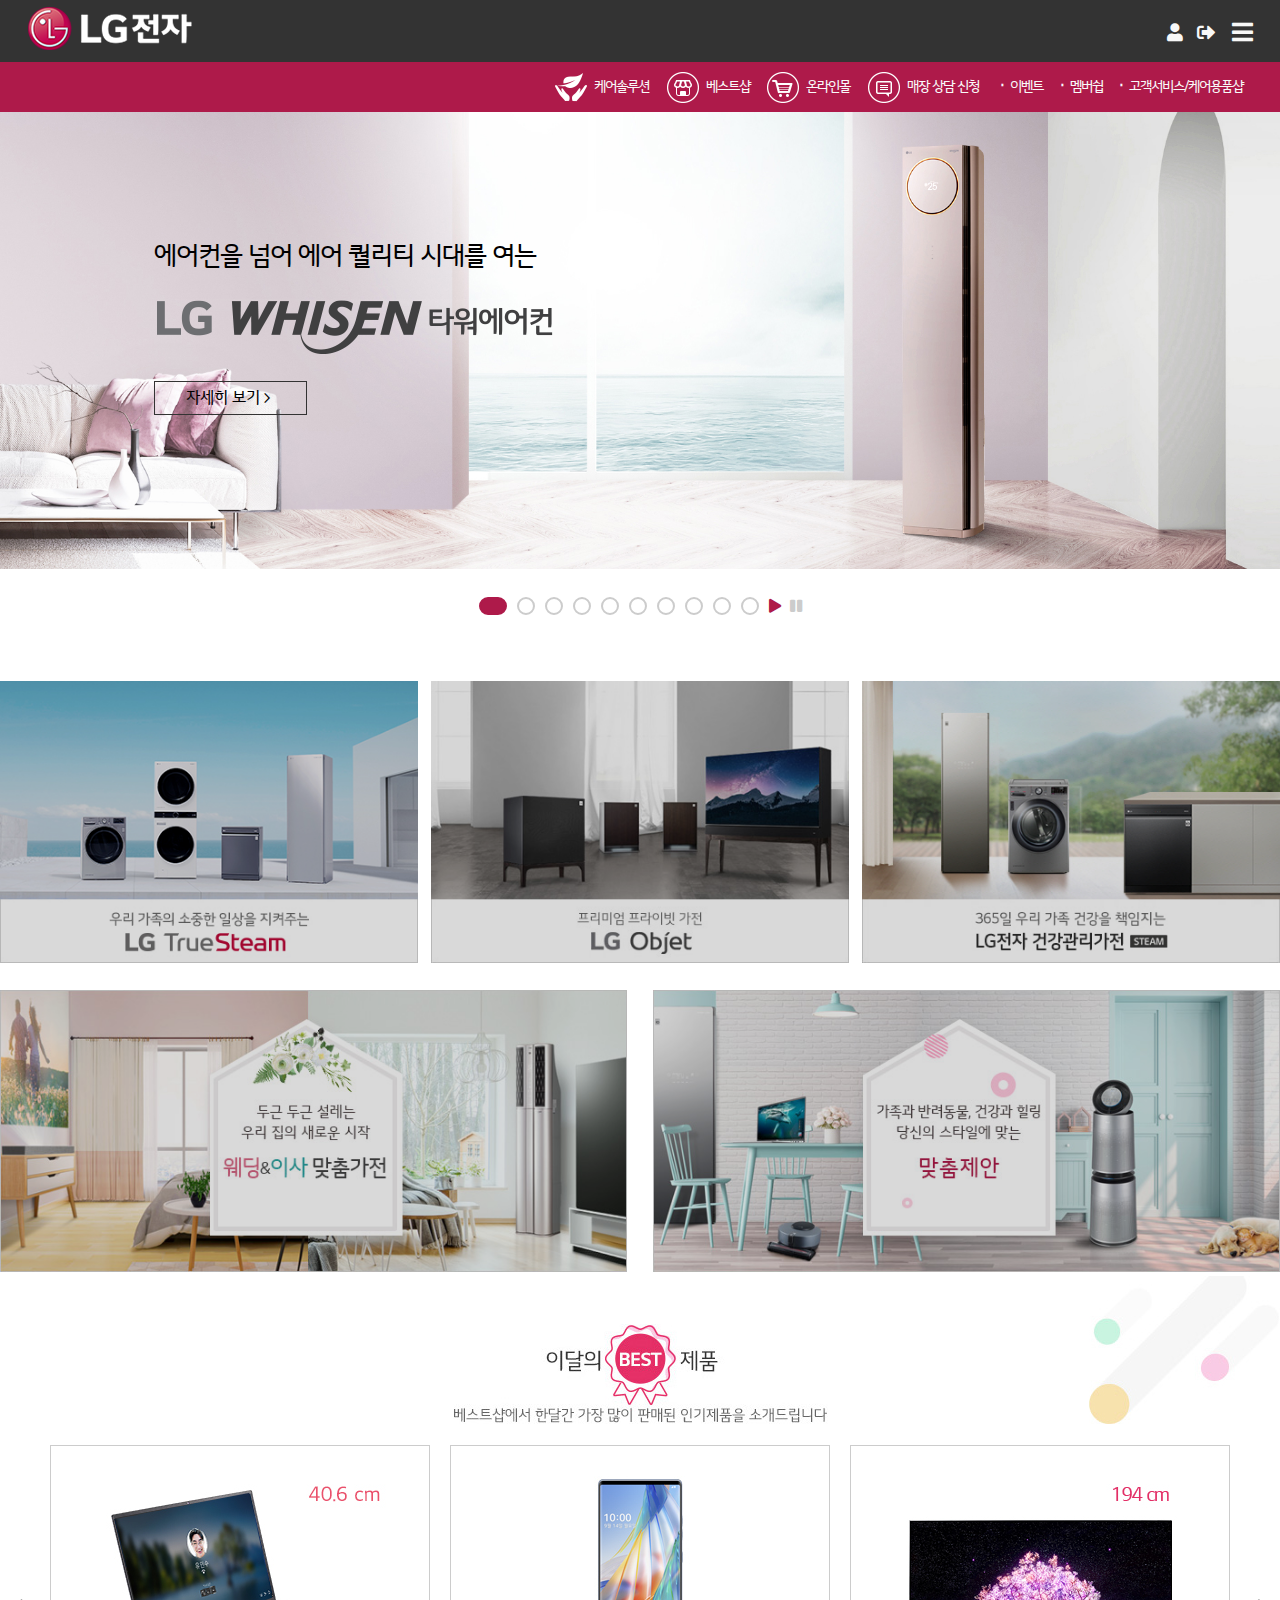
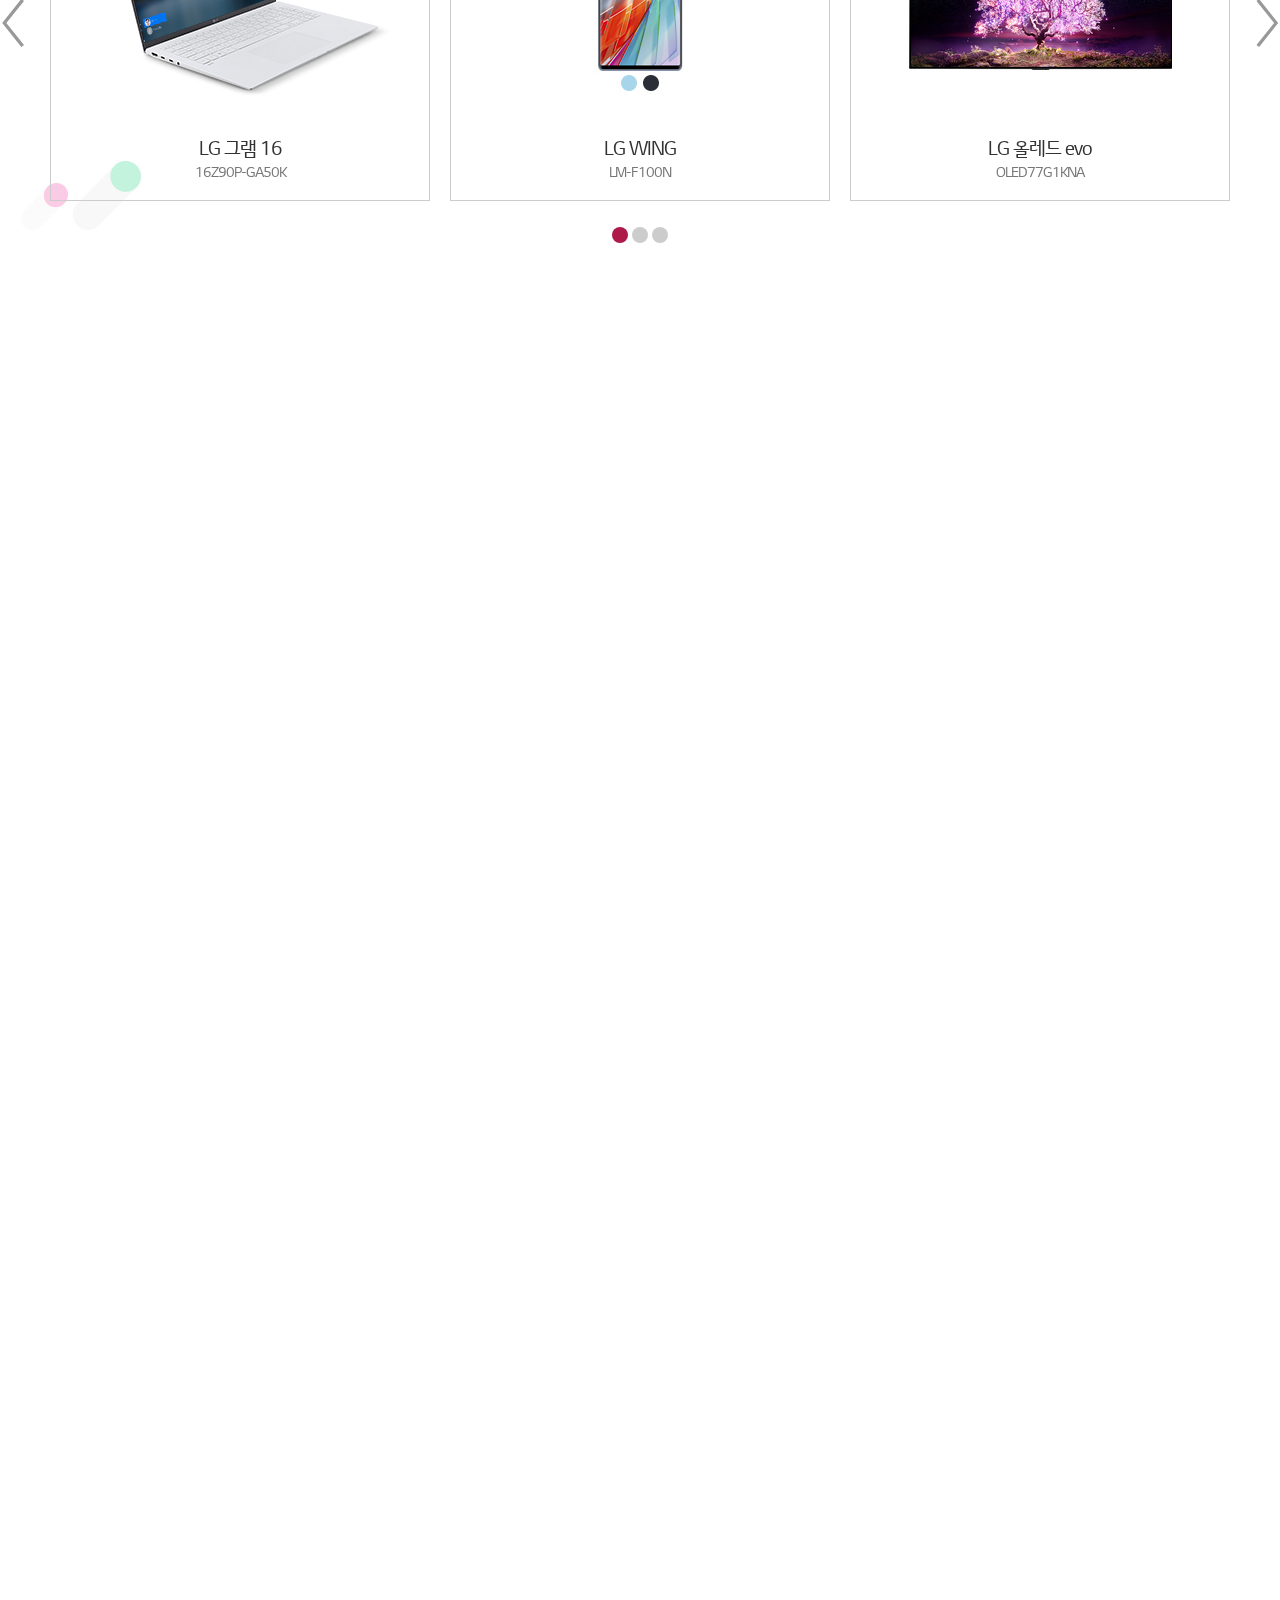
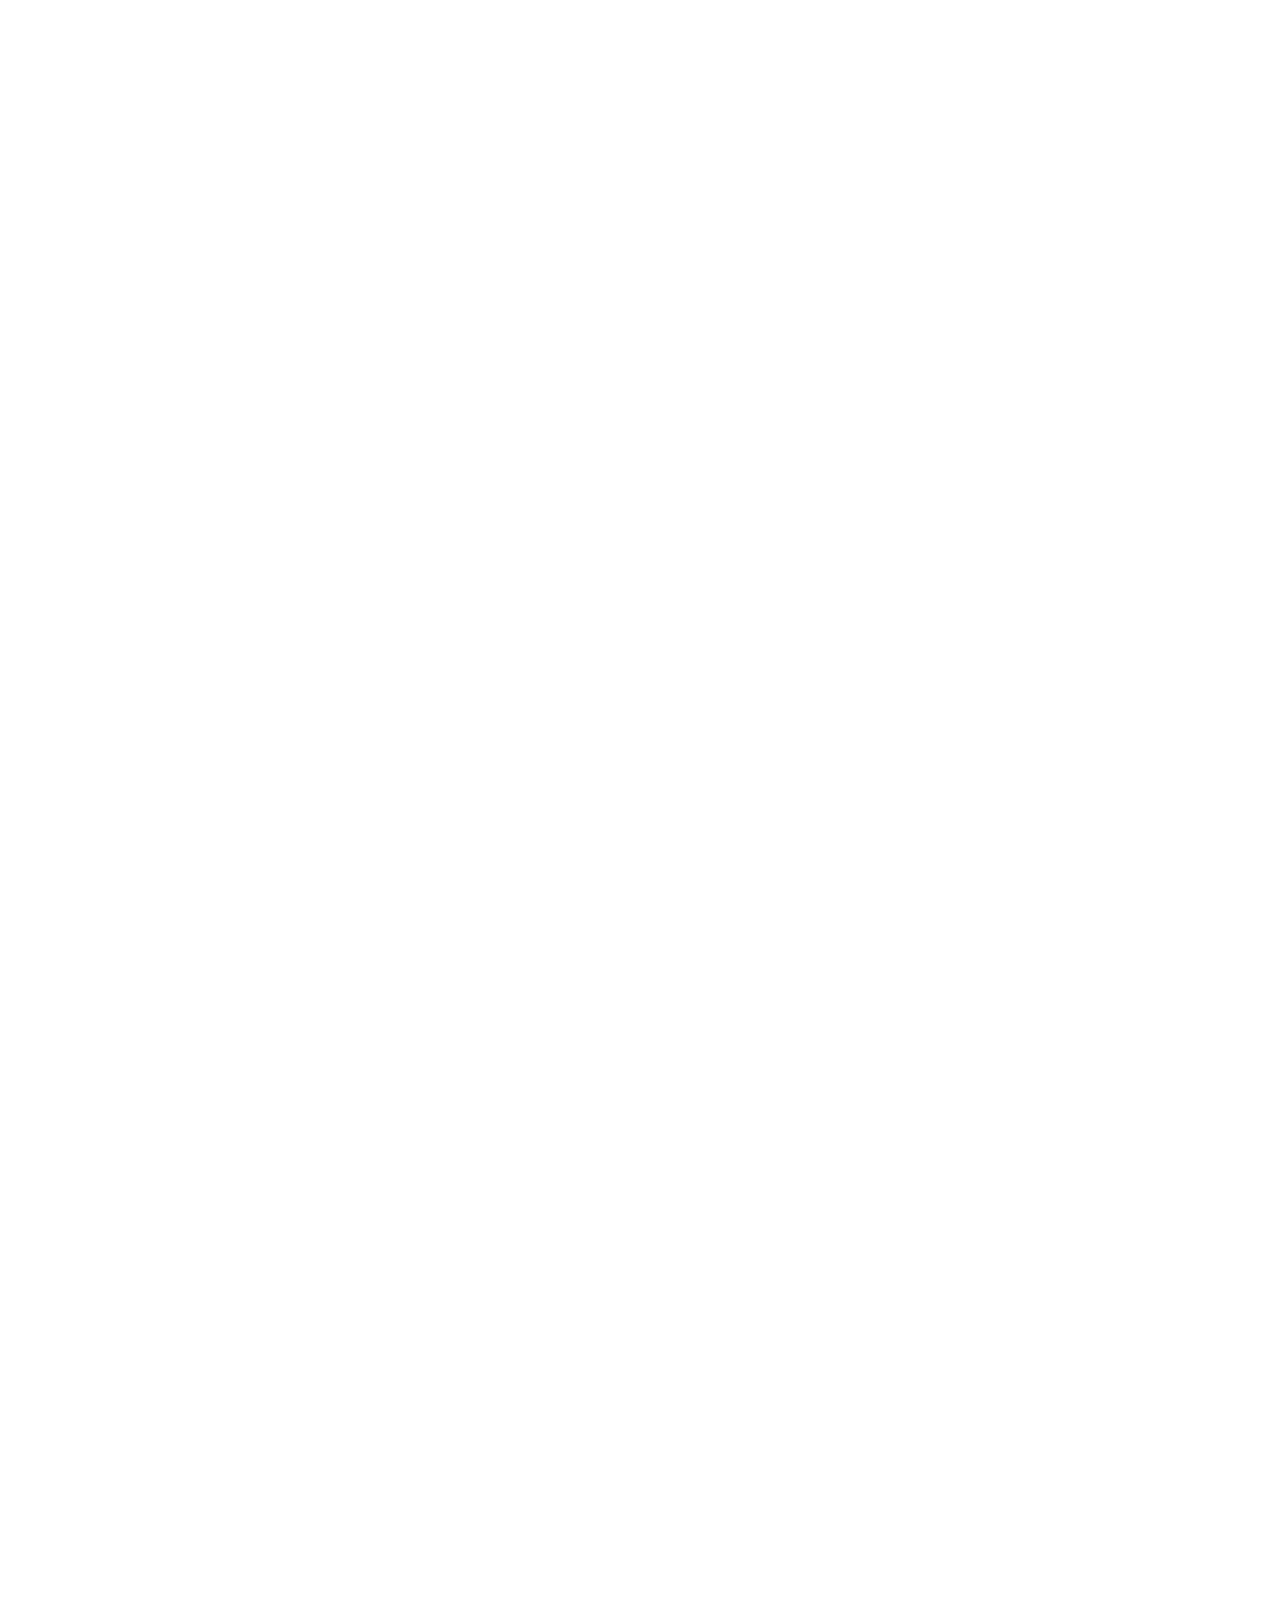
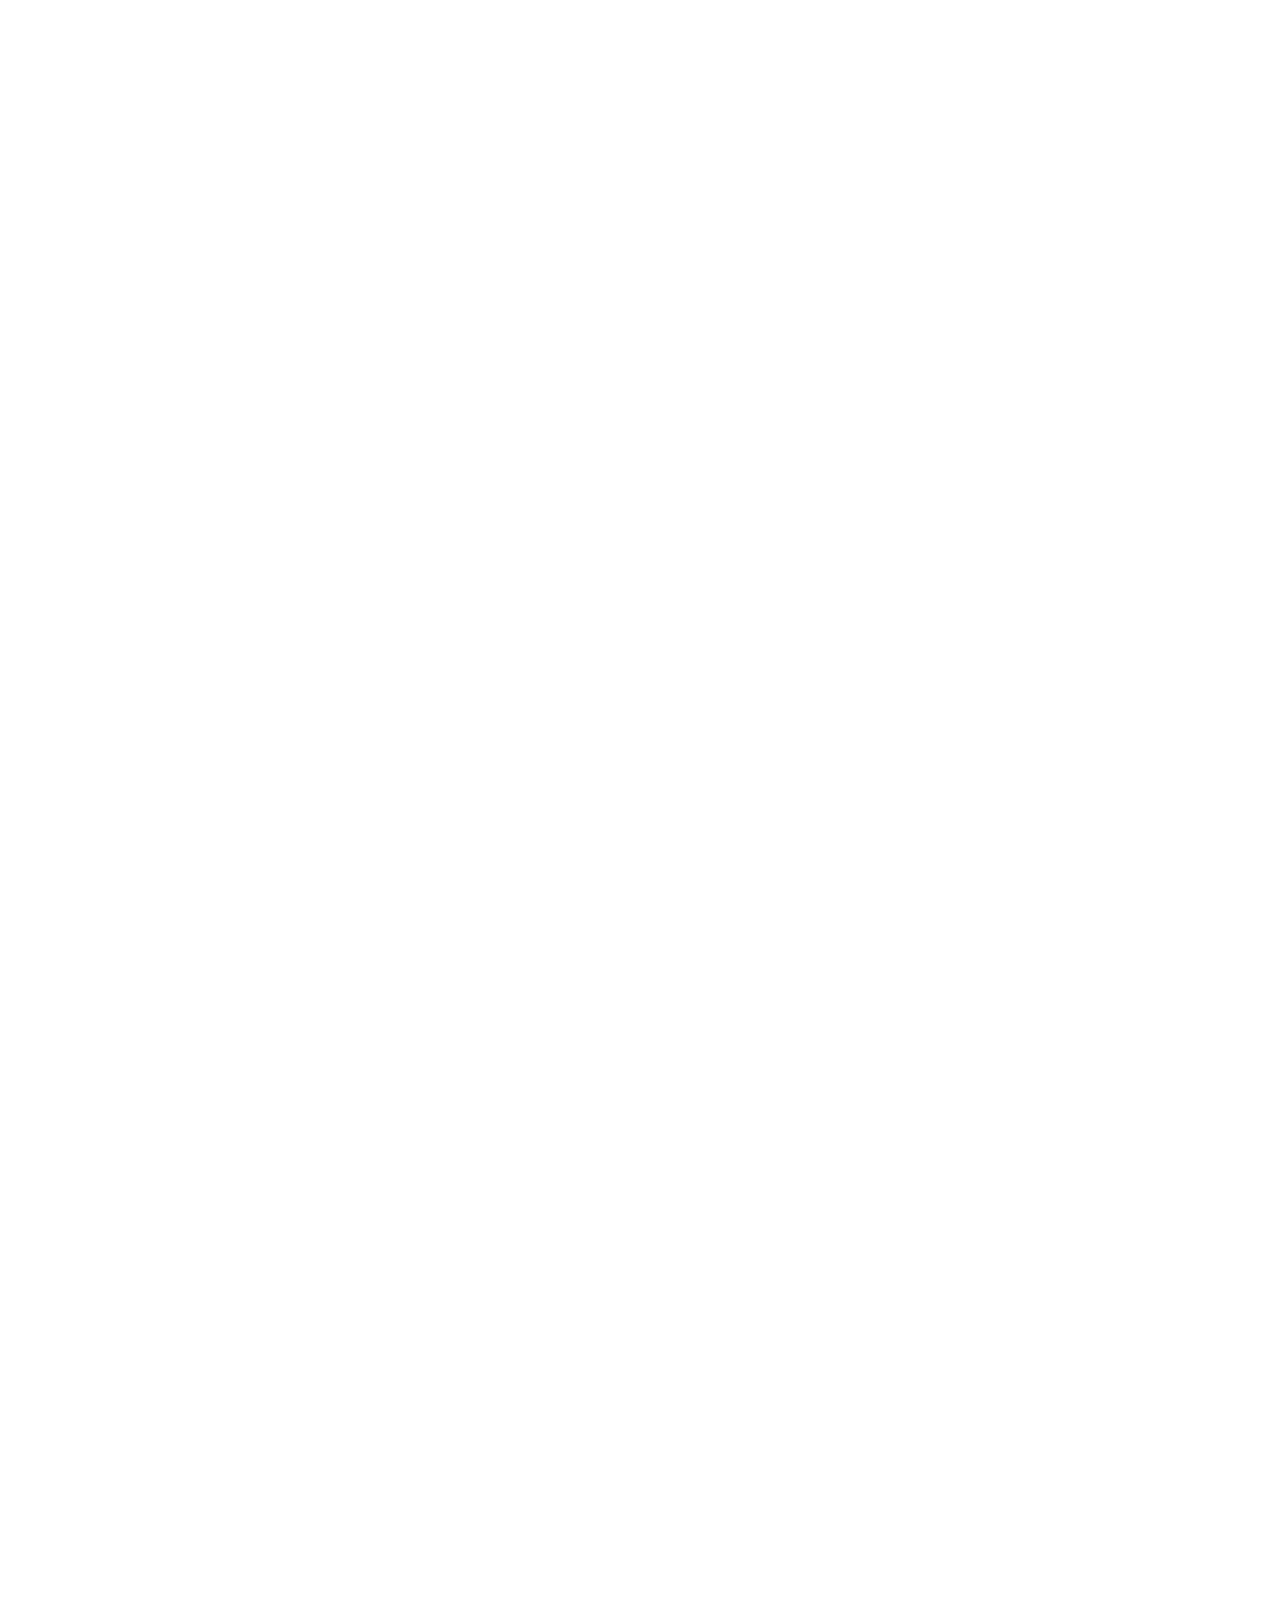
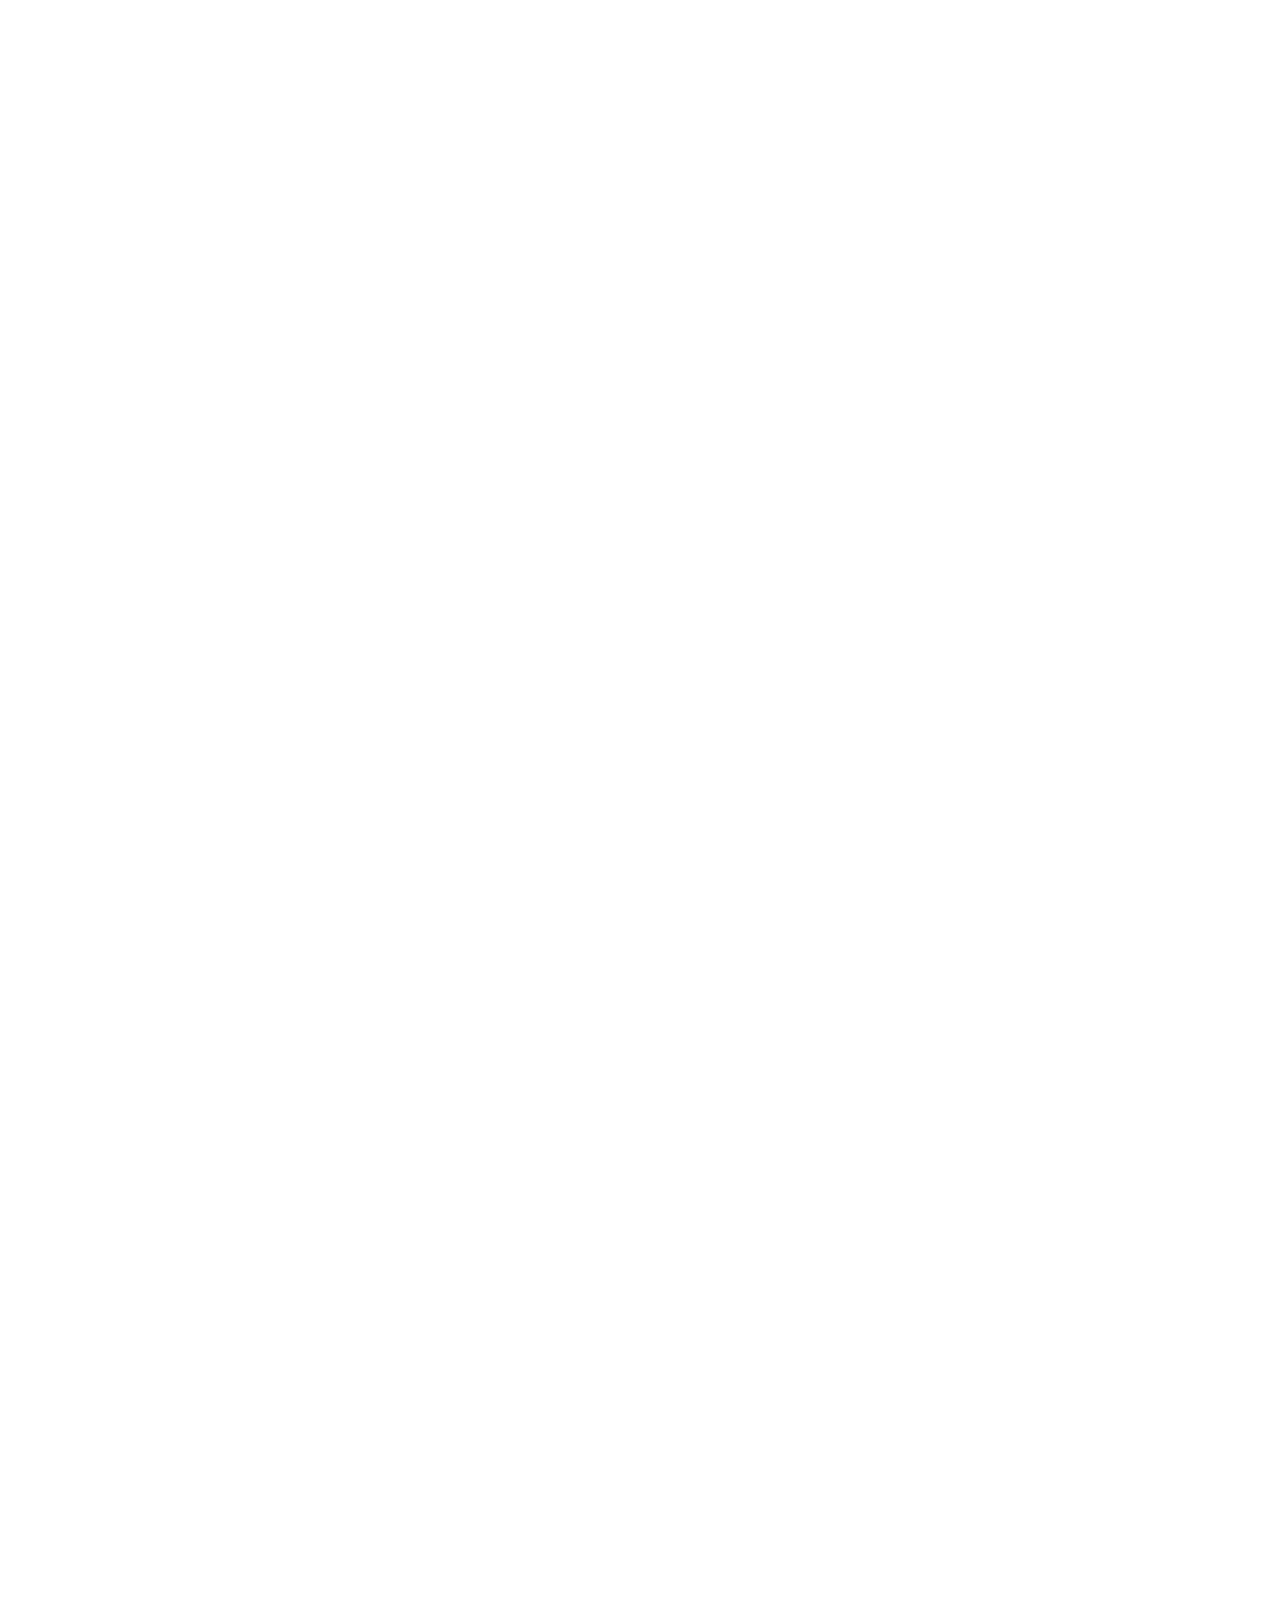
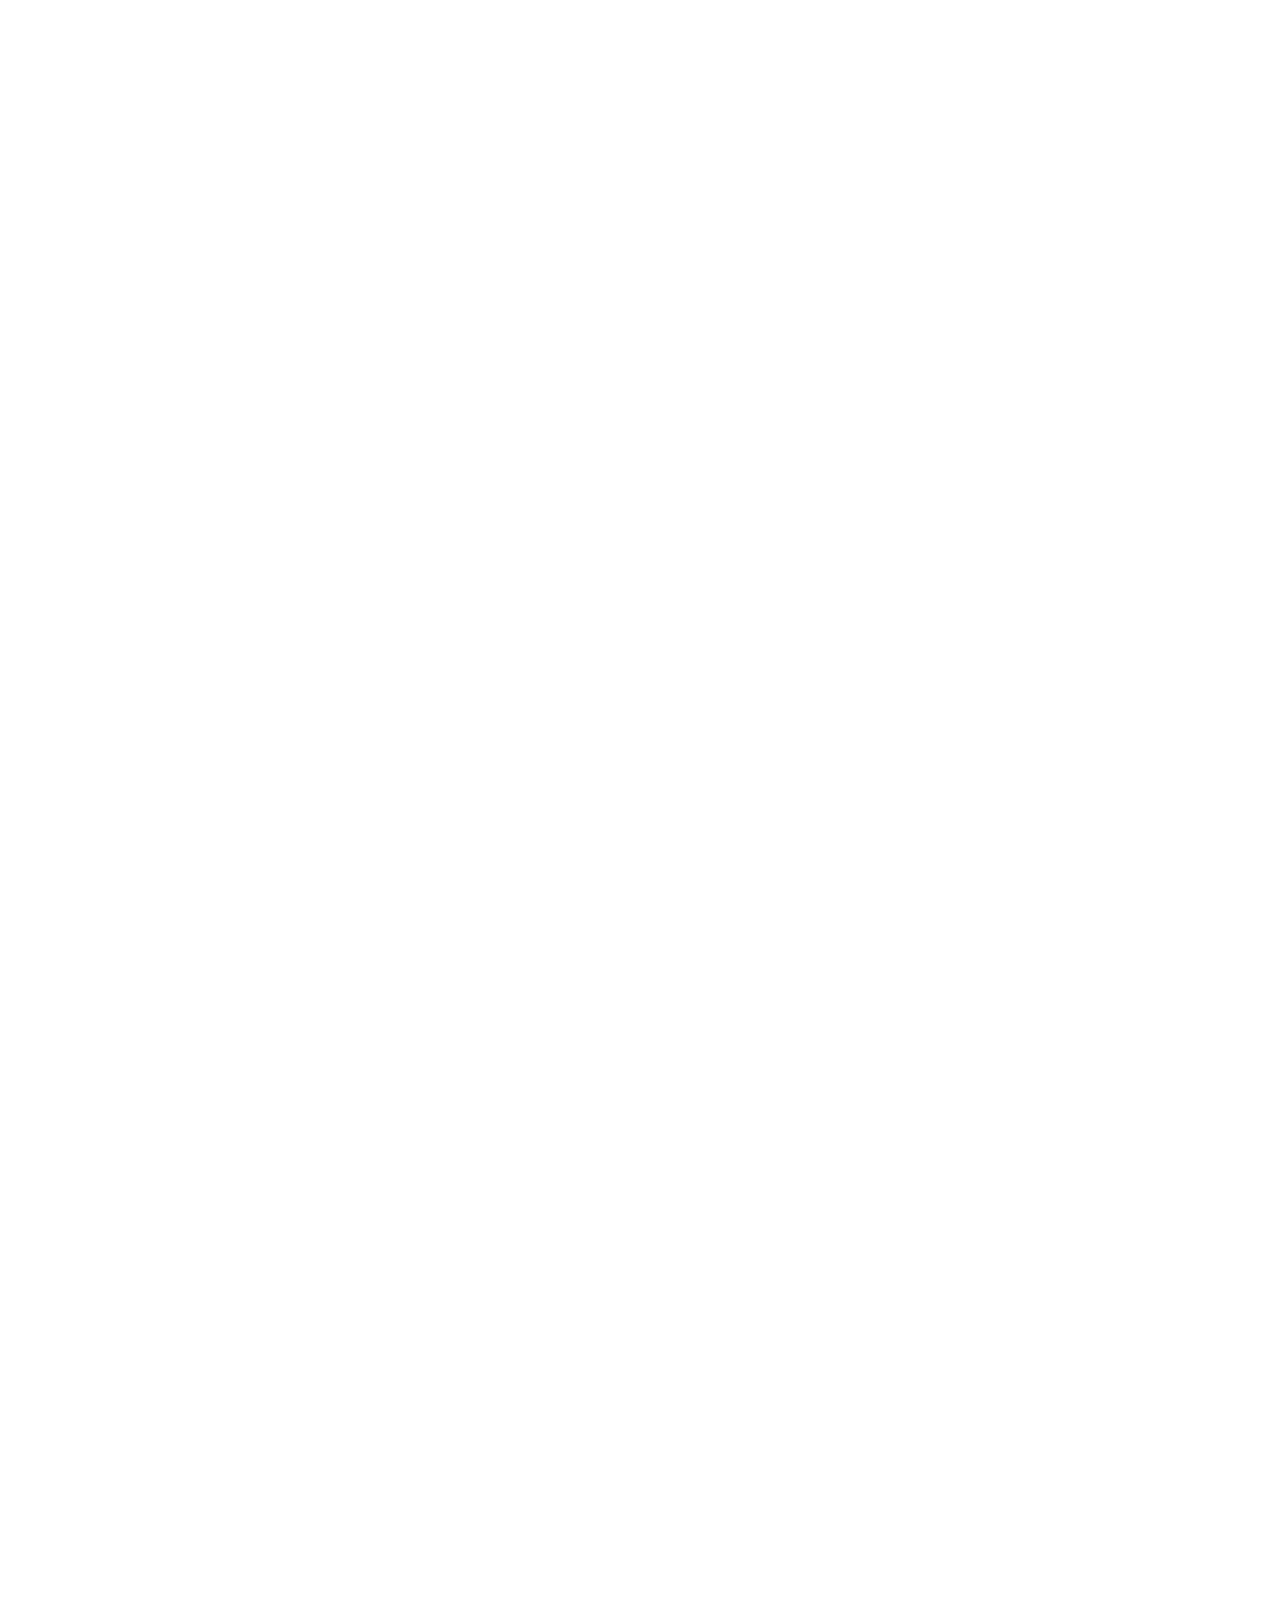
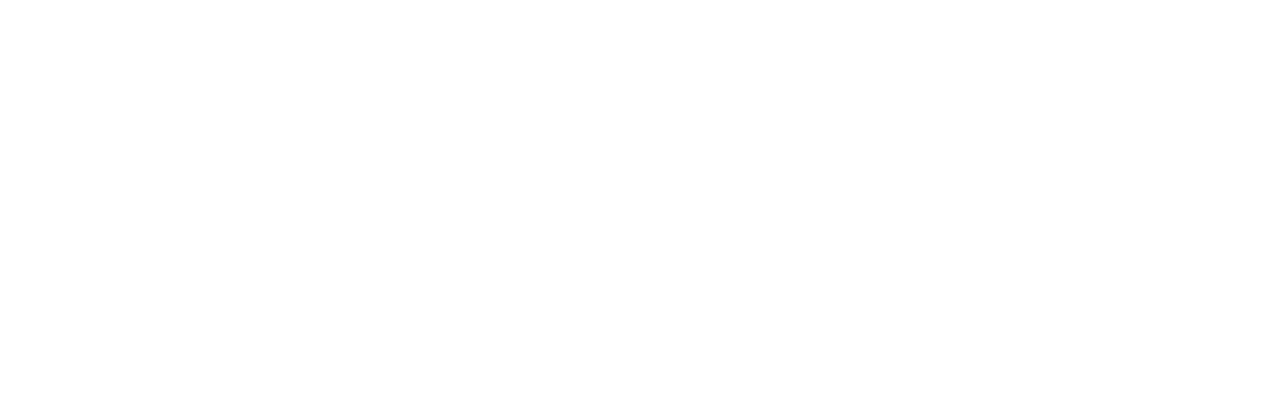
==== html/index.html @ f595b2bc "꿍짝꿍짝 구조잡는중" ====
<!DOCTYPE html>
<html lang="ko">
<head>
  <meta charset="UTF-8">
  <meta http-equiv="X-UA-Compatible" content="IE=edge">
  <meta name="viewport" content="width=device-width, initial-scale=1.0">
  <link rel="shortcut icon" href="/lg_favicon.ico">
  <title>LG전자수업중</title>
  <link rel="stylesheet" href="../css/all.min.css">
  <link rel="stylesheet" href="../css/swiper-bundle.min.css" />
  <link rel="stylesheet" href="../css/base.css">
  <link rel="stylesheet" href="../css/index.css">
  <script src="../js/jquery-3.6.0.min.js"></script>
  <script src="../js/swiper-bundle.min.js"></script>
</head>
<body>
  <!-- .header-wrapper -->
  <header class="header-wrapper">
    <div class="top-wrapper">
      <div class="wrapper clearfix">
        <ul class="top-wrap">
          <li><a href="#"><i class="fa fa-user"></i> 회원가입</a></li>
          <li>|</li>
          <li><a href="#"><i class="fa fa-sign-in-alt"></i> 로그인</a></li>
        </ul>
      </div>
    </div>

    <nav class="navi-wrapper">
      <div class="wrapper clearfix">
        <h1 class="logo"><a href="https://www.lge.co.kr/lgekor/main.do" title="LG전자"></a></h1>
        <!-- ul.navi-wrap>li.navi*12>a[href="#"] -->
        <ul class="navi-wrap">
          <li class="navi"><a href="#">LG ThinQ</a></li>
          <li class="navi">
            <a href="#">LG SIGNATURE</a>
            <div class="sub-wrapper">
              <div class="wrapper2 clearfix">
                <div class="sub-title disp-table">
                  <div class="disp-cell">
                    <div>
                      <img src="../img/navi01.png" alt="brand">
                    </div>
                    <h2>
                      <a href="#">초 프리미엄 가전<br><span>LG SIGNATURE</span></a>
                    </h2>
                  </div>
                </div>
                <div class="sub-wrap sub-signature">
                  <div>
                    <div class="sub-navi"><a href="#">제품정보</a></div>
                    <div class="sub-prd">
                      <a href="#">올레드TV</a>
                      <ul class="clearfix">
                        <li class="prd"><a href="#">OLED R</a></li>
                        <li class="prd"><a href="#">OLED 8K</a></li>
                        <li class="prd"><a href="#">OLED W</a></li>
                      </ul>
                    </div>
                    <div class="sub-prd">
                      <a href="#">냉장고</a>
                      <ul class="clearfix">
                        <li class="prd"><a href="#">정수기형</a></li>
                        <li class="prd"><a href="#">상냉장/하냉동</a></li>
                        <li class="prd"><a href="#">일반형</a></li>
                        <li class="prd"><a href="#">와인셀러</a></li>
                      </ul>
                    </div>
                    <div class="sub-prd">
                      <a href="#">세탁기</a>
                    </div>
                    <div class="sub-prd">
                      <a href="#">에어컨</a>
                    </div>
                    <div class="sub-prd">
                      <a href="#">가습 공기청정기</a>
                    </div>
                  </div>
                  <div>
                    <div class="sub-navi"><a href="#">아트 가이드</a></div>
                    <div class="sub-navi"><a href="#">쇼룸</a></div>
                    <div class="sub-navi"><a href="#">테마 영상</a></div>
                  </div>
                  <div>
                    <div class="sub-navi"><a href="#">브랜드스토리</a></div>
                    <div class="sub-navi"><a href="#">사진전</a></div>
										<div class="sub-navi"><a href="#">수상내역</a></div>             
                  </div>
                </div>
              </div>
            </div>
          </li>
          <li class="navi"><a href="#">LG Objet Collection</a></li>
          <li class="navi">
            <a href="#">TV/AV</a>
            <div class="sub-wrapper">
              <div class="wrapper2 clearfix">
                <div class="sub-title disp-table">
                  <div class="disp-cell">
                    <div>
                      <img src="../img/navi02.png" alt="brand">
                    </div>
                    <h2>
                      <a href="#">차원이 다른<br><img src="../img/oledtv.png"></a>
                    </h2>
                  </div>
                </div>
                <div class="sub-wrap sub-tv">
                  <div>
                    <div class="sub-navi"><a href="#">TV</a></div>
                    <div class="sub-prd"><a href="#">올레드 TV</a></div>
                    <div class="sub-prd"><a href="#">나노셀 TV</a></div>
                    <div class="sub-prd"><a href="#">울트라 HD TV</a></div>
                    <div class="sub-prd"><a href="#">일반 LED TV</a></div>
                  </div>
                  <div>
                    <div class="sub-navi"><a href="#">프로젝터</a></div>
                    <div class="sub-prd"><a href="#">초단초점</a></div>
                    <div class="sub-prd"><a href="#">투사형</a></div>
                  </div>
                  <div>
                    <div class="sub-navi"><a href="#">AV</a></div>
                    <div class="sub-prd"><a href="#">사운드바</a></div>
                    <div class="sub-prd"><a href="#">무선 스피커</a></div>
                    <div class="sub-prd"><a href="#">블루투스 이어폰(톤 프리)</a></div>
                    <div class="sub-prd"><a href="#">오디오/플레이어</a></div>
                    <div class="sub-bookmark sub-mt"><a href="#">LG Objet 오디오</a></div>
                  </div>
                  <div>
                    <div class="sub-navi"><a href="#">TV/AV 컨텐츠</a></div>
                    <div class="sub-prd"><a href="#">리뷰</a></div>
                    <div class="sub-prd"><a href="#">가이드</a></div>
                    <div class="sub-prd"><a href="#">광고/홍보</a></div>
                    <div class="sub-prd sub-mt"><a href="#">시네빔 화질체험존</a></div>
                  </div>
                </div>
              </div>
            </div>
          </li>
          <li class="navi">
            <a href="#">PC/모니터</a>
            <div class="sub-wrapper">
              <div class="wrapper2 clearfix">
                <div class="sub-title disp-table">
                  <div class="disp-cell">
                    <img src="../img/navi03.png" alt="brand">
                    <h2><a href="#">세상의 상식을 그램하다<br><span class="pink">LG gram</span></a></h2>
                  </div>
                </div>
                <div class="sub-wrap sub-pc">
                  <div>
                    <div class="sub-navi"><a href="#">노트북</a></div>
                    <div class="sub-prd"><a href="#">그램</a></div>
                    <div class="sub-prd"><a href="#">울트라 기어</a></div>
                    <div class="sub-prd"><a href="#">울트라 PC</a></div>
                  </div>
                  <div>
                    <div class="sub-navi"><a href="#">일체형 PC</a></div>
                    <div class="sub-navi"><a href="#">데스크톱</a></div>
                  </div>
                  <div>
                    <div class="sub-navi"><a href="#">모니터</a></div>
                    <div class="sub-prd"><a href="#">울트라기어 게이밍 모니터</a></div>
                    <div class="sub-prd"><a href="#">울트라와이드 모니터</a></div>
                    <div class="sub-prd"><a href="#">울트라HD 모니터</a></div>
                    <div class="sub-prd"><a href="#">PC모니터</a></div>
                    <div class="sub-prd"><a href="#">TV모니터</a></div>
                    <div class="sub-prd"><a href="#">IPTV모니터</a></div>
                    <div class="sub-prd sub-mt"><a href="#">360 모니터</a></div>
                  </div>
                  <div>
                    <div class="sub-navi"><a href="#">PC/모니터 컨텐츠</a></div>
                    <div class="sub-prd"><a href="#">리뷰</a></div>
                    <div class="sub-prd"><a href="#">가이드</a></div>
                    <div class="sub-prd"><a href="#">광고/홍보</a></div>
                  </div>
                </div>
              </div>
            </div>
          </li>
          <li class="navi">
            <a href="#">주방가전</a>
            <div class="sub-wrapper">
              <div class="wrapper2 clearfix">
                <div class="sub-title disp-table">
                  <div class="disp-cell">
                    <img src="../img/navi04.png" alt="brand">
                    <h2><a href="#">1등답게, 디오스가 새로움을 OPEN<br><span>LG DIOS 얼음정수기냉장고</span>
                      </a></h2>
                  </div>
                </div>
                <div class="sub-wrap sub-kitchen">
                  <div>
                    <div class="sub-navi"><a href="#">냉장고</a></div>
                    <div class="sub-prd"><a href="#">정수기형</a></div>
                    <div class="sub-prd"><a href="#">상냉장/하냉동</a></div>
                    <div class="sub-prd"><a href="#">양문형</a></div>
                    <div class="sub-prd"><a href="#">일반형</a></div>
                    <div class="sub-prd"><a href="#">비즈니스</a></div>
                    <div class="sub-prd"><a href="#">와인셀러</a></div>
                  </div>
                  <div>
                    <div class="sub-navi"><a href="#">김치냉장고</a></div>
                    <div class="sub-prd"><a href="#">스탠드형</a></div>
                    <div class="sub-prd"><a href="#">뚜껑식형</a></div>
                    <div class="sub-prd"><a href="#">프리스타일</a></div>
                  </div>
                  <div>
                    <div class="sub-navi"><a href="#">정수기</a></div>
                    <div class="sub-navi"><a href="#">맥주 제조기</a></div>
                    <div class="sub-navi"><a href="#">식기세척기</a></div>
                    <div class="sub-navi"><a href="#">광파오븐</a></div>
                    <div class="sub-navi"><a href="#">전자레인지</a></div>
                  </div>
                  <div>
                    <div class="sub-navi"><a href="#">전기레인지</a></div>
                    <div class="sub-navi"><a href="#">빌트인가전</a></div>
                    <div class="sub-navi"><a href="#">시그니처 키친 스위트</a></div>
                  </div>
                  <div>
                    <div class="sub-navi"><a href="#">주방가전
                      컨텐츠</a></div>
                    <div class="sub-prd"><a href="#">리뷰</a></div>
                    <div class="sub-prd"><a href="#">펀&이슈</a></div>
                    <div class="sub-prd"><a href="#">가이드</a></div>
                    <div class="sub-prd"><a href="#">광고/홍보</a></div>
                    <div class="sub-prd sub-mt"><a href="#">나의 케어솔루션</a></div>
                    <div class="sub-prd"><a href="#">케어솔루션 바로가기</a></div>
                  </div>
                </div>
              </div>
            </div> 
          </li>
          <li class="navi">
            <a href="#">생활가전</a>
            <div class="sub-wrapper">
              <div class="wrapper2 clearfix">
                <div class="sub-title disp-table">
                  <div class="disp-cell">
                    <img src="../img/navi05.png" alt="brand">
                    <h2><a href="#">국내최초<br><span>원바디 세탁건조기</span></a></h2>
                  </div>
                </div>
                <div class="sub-wrap sub-wash">
                  <div>
                    <div class="sub-navi"><a href="#">워시타워</a></div>
                    <div class="sub-navi"><a href="#">세탁기</a></div>
                    <div class="sub-prd"><a href="#">트윈워시</a></div>
                    <div class="sub-prd"><a href="#">트롬</a></div>
                    <div class="sub-prd"><a href="#">통돌이</a></div>
                    <div class="sub-prd"><a href="#">미니세탁기</a></div>
                  </div>
                  <div>
                    <div class="sub-navi"><a href="#">의류건조기</a></div>
                    <div class="sub-navi"><a href="#">스타일러</a></div>
                  </div>
                  <div>
                    <div class="sub-navi"><a href="#">무선 청소기</a></div>
                    <div class="sub-prd"><a href="#">코드제로 A9S</a></div>
                    <div class="sub-prd"><a href="#">코드제로 R9</a></div>
                    <div class="sub-prd"><a href="#">코드제로 M9</a></div>
                    <div class="sub-prd"><a href="#">로보킹</a></div>
                    <div class="sub-navi"><a href="#">유선 청소기</a></div>
                    <div class="sub-prd"><a href="#">싸이킹</a></div>
                  </div>
                  <div>
                    <div class="sub-navi"><a href="#">안마의자</a></div>
                  </div>
                  <div>
                    <div class="sub-navi"><a href="#">케어용품</a></div>
                  </div>
                  <div>
                    <div class="sub-navi"><a href="#">생활가전 컨텐츠</a></div>
                    <div class="sub-prd"><a href="#">리뷰</a></div>
                    <div class="sub-prd"><a href="#">가이드</a></div>
                    <div class="sub-prd"><a href="#">광고/홍보</a></div>
                  </div>
                </div>
              </div>
            </div> 
          </li>
          <li class="navi">
            <a href="#">에어컨/에어케어</a>

          </li>
          <li class="navi">
            <a href="#">모바일</a>

          </li>
          <li class="navi">
            <a href="#">뷰티/의료기기</a>

          </li>
          <li class="navi"><a href="#"><i class="fa fa-search"></i></a></li>
          <li class="navi"><span>|</span>
            <a href="#">B2B</a>
          </li>
        </ul>
        <div class="mb-navi-wrap">
          <a href="#" class="fa fa-user"></a>
          <a href="#" class="fa fa-sign-out-alt"></a>
					<a href="#" class="fa fa-bars"></a>
				</div>
      </div>
    </nav>

    <nav class="navi-wrapper2">
      <div class="wrapper clearfix">
        <ul class="icon-wrap">
          <li class="icon">
            <a href="#"><img src="../img/icon01.png" alt="아이콘">케어솔루션</a>
          </li>
          <li class="icon">
            <a href="#"><img src="../img/icon02.png" alt="아이콘">베스트샵</a>
          </li>
          <li class="icon">
            <a href="#"><img src="../img/icon03.png" alt="아이콘">온라인몰</a>
          </li>
          <li class="icon">
            <a href="#"><img src="../img/icon04.png" alt="아이콘">매장 상담 신청</a>
          </li>
          <li class="icon">
            <a href="#"><span>·</span>이벤트</a>
          </li>
          <li class="icon">
            <a href="#"><span>·</span>멤버쉽</a>
          </li>
          <li class="icon">
            <a href="#"><span>·</span>고객서비스/케어용품샵</a>
          </li>
        </ul>
      </div>
    </nav>
  </header>
  <!-- .header-wrapper// -->

  <!-- .main-wrapper -->
  <section class="main-wrapper">
    <div class="slide-wrapper">
      <div class="slide">
        <div class="content">
          <div class="slogan">에어컨을 넘어 <br>에어 퀄리티 시대를 여는</div>
          <div class="brand"><img src="../img/title01.png" alt="title" class="imgx"></div>
          <button class="bt-link angle-rt">자세히 보기</button>
        </div>
      </div>
    </div>
    <div class="pager-wrapper">
      <a href="#" class="pager active"></a>
      <a href="#" class="pager"></a>
      <a href="#" class="pager"></a>
      <a href="#" class="pager"></a>
      <a href="#" class="pager"></a>
      <a href="#" class="pager"></a>
      <a href="#" class="pager"></a>
      <a href="#" class="pager"></a>
      <a href="#" class="pager"></a>
      <a href="#" class="pager"></a>
      <a href="#" class="bt-play fa fa-play active"></a>
      <a href="#" class="bt-pause fa fa-pause"></a>
    </div>
  </section>
  <!-- .main-wrapper// -->

  <!-- .link-wrapper -->
  <section class="link-wrapper wrapper3">
    <ul class="link-wrap clearfix">
      <li><img src="../img/link01.jpg" alt="링크이미지" class="img"></li>
      <li><img src="../img/link02.jpg" alt="링크이미지" class="img"></li>
      <li><img src="../img/link03.jpg" alt="링크이미지" class="img"></li>
    </ul>
    <ul class="link-wrap clearfix">
      <li><img src="../img/link04.jpg" alt="링크이미지" class="img"></li>
      <li><img src="../img/link05.jpg" alt="링크이미지" class="img"></li>
    </ul>
  </section>
  <!-- .link-wrapper// -->

  <!-- .best-wrapper -->
  <section class="best-wrapper wrapper3">
    <h3 class="title-wrapper">
      <img src="../img/bestseller_title.jpg" alt="베스트셀러 제목" class="imgx">
    </h3>
    <div class="slide-wrapper">
      <div class="slide-stage swiper-container">
        <div class="slide-wrap swiper-wrapper">
          <!-- ul.slide*4>li>img.imgx+div>h4.best-title+p.best-cont -->
          <ul class="slide swiper-slide">
            <li>
              <div><img src="../img/best01.jpg" alt="" class="imgx"></div>
            </li>
            <div>
              <h4 class="best-title">LG 그램 16</h4>
              <p class="best-cont">16Z90P-GA50K</p>
            </div>
          </ul>
          <ul class="slide swiper-slide">
            <li>
              <div><img src="../img/best02.jpg" alt="" class="imgx"></div>
            </li>
            <div>
              <h4 class="best-title">LG WING</h4>
              <p class="best-cont">LM-F100N</p>
            </div>
          </ul>
          <ul class="slide swiper-slide">
            <li>
              <div><img src="../img/best03.jpg" alt="" class="imgx"></div>
            </li>
            <div>
              <h4 class="best-title">LG 올레드 evo</h4>
              <p class="best-cont">OLED77G1KNA</p>
            </div>
          </ul>
          <ul class="slide swiper-slide">
            <li>
              <div><img src="../img/best04.jpg" alt="" class="imgx"></div>
            </li>
            <div>
              <h4 class="best-title">LG 오브제컬렉션 스타일러</h4>
              <p class="best-cont">S3BOF</p>
            </div>
          </ul>
          <ul class="slide swiper-slide">
            <li>
              <div><img src="../img/best05.jpg" alt="" class="imgx"></div>
            </li>
            <div>
              <h4 class="best-title">스팀 건조기<sup>ThinQ</sup></h4>
              <p class="best-cont">RH17VTS</p>
            </div>
          </ul>
          <ul class="slide swiper-slide">
            <li>
              <div><img src="../img/best06.jpg" alt="" class="imgx"></div>
            </li>
            <div>
              <h4 class="best-title">LG 오브제컬렉션 상하좌우 정수기</h4>
              <p class="best-cont">WD503ACB</p>
            </div>
          </ul>
          <ul class="slide swiper-slide">
            <li>
              <div><img src="../img/best07.jpg" alt="" class="imgx"></div>
            </li>
            <div>
              <h4 class="best-title">LG 퓨리케어 360˚ 공기청정기 플러스</h4>
              <p class="best-cont">AS301DWFA</p>
            </div>
          </ul>
          <ul class="slide swiper-slide">
            <li>
              <div><img src="../img/best08.jpg" alt="" class="imgx"></div>
            </li>
            <div>
              <h4 class="best-title">LG 오브제컬렉션 청소기</h4>
              <p class="best-cont">AO9571WKT</p>
            </div>
          </ul>
        </div>
      </div>
      <div class="swiper-pagination"></div>
      <div class="bt bt-prev">〈</div>
      <div class="bt bt-next">〉</div>
<!--       <div class="pager-wrapper">
        <a href="#" class="pager active"></a>
        <a href="#" class="pager"></a>
      </div> -->
    </div>
  </section>
  <!-- .best-wrapper// -->

  <!-- .evt-wrapper -->
  <section class="evt-wrapper">

  </section>
  <!-- .best-wrapper// -->

  <!-- .info-wrapper -->
  <section class="info-wrapper">

  </section>
  <!-- .info-wrapper// -->

  <!-- .footer-wrapper -->
  <footer class="footer-wrapper">

  </footer>
  <!-- .footer-wrapper// -->
  <script src="../js/index.js"></script>
</body>
</html>



<!-- 
<div class="sub-wrapper">
	<div class="wrapper2 clearfix">
		<div class="sub-title disp-table">
			<div class="disp-cell">
				<img src="" alt="brand">
				<h2><a href="#"><br><span></span><img src="" alt="title"></a></h2>
			</div>
		</div>
		<div class="sub-wrap sub-">
			<div>
				<div class="sub-navi"><a href="#"></a></div>
				<div class="sub-prd"><a href="#"></a></div>
			</div>
		</div>
	</div>
</div> 
-->
---- css/base.css ----
/******************** Reset.css ***********************/
html, body, div, span, applet, object, iframe,
h1, h2, h3, h4, h5, h6, p, blockquote, pre,
a, abbr, acronym, address, big, cite, code,
del, dfn, em, img, ins, kbd, q, s, samp,
small, strike, strong, sub, sup, tt, var,
b, u, i, center,
dl, dt, dd, ol, ul, li,
fieldset, form, label, legend,
table, caption, tbody, tfoot, thead, tr, th, td,
article, aside, canvas, details, embed, 
figure, figcaption, footer, header, hgroup, 
menu, nav, output, ruby, section, summary,
time, mark, audio, video, input, select {
	margin: 0;
	padding: 0;
	border: 0;
	font-size: 100%;
	font: inherit;
	vertical-align: baseline;
	box-sizing: border-box;
}
/* HTML5 display-role reset for older browsers */
article, aside, details, figcaption, figure, 
footer, header, hgroup, menu, nav, section {
	display: block;
}
body {
	line-height: 1;
}
ol, ul {
	list-style: none;
}
blockquote, q {
	quotes: none;
}
blockquote:before, blockquote:after,
q:before, q:after {
	content: '';
	content: none;
}
table {
	border-collapse: collapse;
	border-spacing: 0;
}
a:link, a:visited, a:hover, a:active {color: inherit; text-decoration: none;}
img {vertical-align: bottom;}

/******************** Base ***********************/
.clearfix::after {display: block; content: ""; clear: both;}
.img {width: 100%;}
.imgx {max-width: 100%;}
---- css/index.css ----
/* 
보라색 : #ae1a4a

1. background-color: #333;
2. background-image: url('../img/common.png');
3. background-repeat: no-repeat;
4. background-position: top;
4. background-position: left;
4. background-position: center;
4. background-position: left center;
4. background-position: 25% 75%; (좌, 상)
4. background-position: left 25% top 75%;
5. background-size: [contain], 100% [auto], auto 100%, cover, 100px 100px
---- 한줄로 ---
background: 1 2 3 4
background: #333 url('../img/common.png') no-repeat 0 0;
background: url('../img/common.png') no-repeat 0 0;
background: url('../img/common.png');
background: #333 url('../img/common.png') left top/cover;
*/

@import './lge-font.css';

html, body {font-family: 'LGSmHaR'; font-size: 14px; letter-spacing: -1px; height: 10000px;}
.wrapper {max-width: 1600px; margin: auto; padding: 0 .5rem;}
.wrapper2 {max-width: 1300px; margin: auto; padding: 0 .5rem;}
.wrapper3 {max-width: 1414px; margin: auto; overflow: hidden;}

.disp-table {display: table;}
.disp-cell {display: table-cell; text-align: center; vertical-align: middle;}
.pink {color: #ad1a4a;}
.angle-rt::after {content: '＞'; display: inline-block;}

.pager-wrapper {text-align: center; margin: 2em 0 3em 0;}
.pager-wrapper > a {vertical-align: middle; margin: 0 0.25em; color: #ccc; transition: all 0.5s;}
.pager-wrapper > a.pager {display: inline-block; width: 18px; height: 18px; border: 2px solid #ccc; border-radius: 9px;}
.pager-wrapper > a.pager.active {border: 2px solid #ae1a4a; width: 28px; background-color: #ae1a4a;}
.pager-wrapper > a.bt-play.active {color: #ae1a4a;}
.pager-wrapper > a.bt-pause.active {color: #ae1a4a;}

/******************* header-wrapper *************************/

.header-wrapper {}
  .top-wrapper {background-color: #333; padding: 20px 0 6px 0; display: none;}
    .top-wrapper ul.top-wrap {float: right; padding: 6px 16px; background-color: #ad1a4a; border-radius: 13px;}
      .top-wrap li {float: left; color: #f8f8f8;}
      .top-wrap li:nth-child(2) {margin: 0 .875em; opacity: .5;}

  .navi-wrapper {background-color: #333; position: relative; padding-top: 0.5em;}
  .navi-wrapper .logo {width: 164px; height: 43px; background: url('../img/Common.png'); float: left;}
    .navi-wrapper .logo a {display: inline-block; width:100%; height: 100%;}
  .navi-wrapper .navi-wrap {float: right;color: #f8f8f8; font-size: 18px; display: none;}
  .navi-wrapper .mb-navi-wrap {float: right; color: #f8f8f8; font-size: 24px; padding: .5em 0 .75em 0; cursor: pointer;}
  .navi-wrapper .mb-navi-wrap > a {margin-left: 0.5em; vertical-align: middle;}
  .navi-wrapper .mb-navi-wrap > a:not(:last-child) {font-size: 0.75em;}
  .navi-wrapper .navi {float: left; padding: 0.875em 0.75em 1.75em 0.75em; height: 63px;}
  .navi-wrapper .navi i {font-size: 22px; margin-top: -3px;}
  .navi-wrapper .navi:hover {background-color: #dedfe4;}
  .navi-wrapper .navi:hover > a {color:#333;}
  .navi-wrapper .navi:hover > .sub-wrapper {height: 300px; z-index: 2;}
  .navi-wrapper .navi-wrap .navi:last-child > span {opacity:.5}

    .sub-wrapper {position: absolute; top: 63px; left: 0; height: 0; width: 100%; color:#333; background-image: linear-gradient(#dedfe4, #ffffffff); transition: height 0.35s; overflow: hidden; z-index: 1; box-shadow: 0 6px 6px rgba(0,0,0,.4);}
    .sub-wrapper > .wrapper2 {height: 100%; padding: 1.25% 0;border: 1px solid green;}
    .sub-wrapper > .wrapper2 > div {float: left; height: 100%; color: #333;border: 1px solid blue;}
    .sub-wrapper > .wrapper2 > div.sub-title {width: 25%; text-align: center; border: 1px solid red;}
    .sub-wrapper > .wrapper2 > div.sub-wrap {width: 75%;}

    .sub-wrapper .sub-title h2 {font-size: 0.875em; line-height: 1.75;}
    .sub-wrapper .sub-title h2 span {font-size: 1.25em; color: #ad1a4a;}
    .sub-wrapper .sub-title a:hover {text-decoration: underline;}

    .sub-wrapper .sub-wrap > div {float: left; height: 100%; padding: 0 1.25%; border-left: 1px solid #bbb;}

    .sub-wrapper .sub-signature > div {width: 33.3333%;}
    .sub-wrapper .sub-tv > div {width: 25%;}
    .sub-wrapper .sub-pc > div {width: 25%;}
    .sub-wrapper .sub-kitchen > div {width: 20%;}
    .sub-wrapper .sub-wash > div {width: 16.6666%;}

    .sub-wrapper .sub-navi {padding: 0.75em 0;}
    .sub-wrapper .sub-navi:first-child {padding: 0 0 0.75em 0;}
    .sub-wrapper .sub-navi::after {display: inline-block; content: '＞'; color:#ad1a4a; padding-left: 0.25em;}
    .sub-wrapper .sub-bookmark {margin: 1em 0;}
    .sub-wrapper .sub-bookmark::after {display: inline-block; content: ''; margin-left: 0.5em; width: 13px; height: 18px; background: url('../img/Common.png') no-repeat 0 -50px; vertical-align: bottom;}
    .sub-wrapper .sub-mt {margin: 1em 0;}

    .sub-wrapper .sub-prd {font-size: 0.8em; padding: 0.25em 0;}
    .sub-wrapper .sub-prd a:hover {text-decoration: underline;}
    .sub-wrapper .sub-prd > ul {padding: 0.5em 0;}
    .sub-wrapper .sub-prd > ul > .prd {float: left; font-size: 0.9em; color: #121212;}
    .sub-wrapper .sub-prd > ul > .prd ::before {display: inline-block; content: '·'; padding: 0 0.25em 0 0.75em;}
    

  .navi-wrapper2 {background-color: #ae1a4a; color: #f9f9f9;}
    .navi-wrapper2 .icon-wrap {float: right; text-align: center;}
    .navi-wrapper2 .icon-wrap > .icon {display: inline-block; height: 32px; line-height: 32px; margin: 0.325em;}
    .navi-wrapper2 .icon-wrap > .icon:nth-child(4) {margin-right: 1em;}
    .navi-wrapper2 .icon-wrap img {vertical-align: middle; margin-right: 0.25em; width: 18px;}
    .navi-wrapper2 .icon-wrap span {font-weight: bold; margin-right: 0.25em;}

/********************* main-wrapper **********************/
.main-wrapper {}
.main-wrapper .slide {padding: 10% 15% 25% 15%; background-size: cover; background-repeat: no-repeat; background-position: 70% center;}
.main-wrapper .slide:nth-child(1) {background-image: url('../img/main01.jpg');}
/* .main-wrapper .slide:nth-child(2) {background-image: url('../img/main02.jpg');}
.main-wrapper .slide:nth-child(3) {background-image: url('../img/main03.jpg');}
.main-wrapper .slide:nth-child(4) {background-image: url('../img/main04.jpg');}
.main-wrapper .slide:nth-child(5) {background-image: url('../img/main05.jpg');}
.main-wrapper .slide:nth-child(6) {background-image: url('../img/main06.jpg');}
.main-wrapper .slide:nth-child(7) {background-image: url('../img/main07.jpg');}
.main-wrapper .slide:nth-child(8) {background-image: url('../img/main08.jpg');}
.main-wrapper .slide:nth-child(9) {background-image: url('../img/main09.jpg');}
.main-wrapper .slide:nth-child(10) {background-image: url('../img/main10.jpg');} */

.main-wrapper .slide > .content {font-size: 1.5em;}
.main-wrapper .slide > .content > .slogan {padding: 1em 0; transition: all 1s; line-height: 1.25;} 
.main-wrapper .slide > .content > .slogan > br {display: block;} 
.main-wrapper .slide > .content > .brand {padding-bottom: 1em; transition: all 1s;}
.main-wrapper .slide > .content > .brand > img {max-width: 60%; transition: all 1s;} 
.main-wrapper .slide > .content button {border: 1px solid #333; background-color: transparent; padding: 0.5em 2em; font-size: 1.125rem; outline: none;	font-family: inherit;} 



/********************* link-wrapper **********************/
.link-wrapper .link-wrap {margin-top: 1.5em;}
.link-wrapper .link-wrap:first-child {width: 100%; margin-left: 0;}
.link-wrapper .link-wrap:last-child {width: 100%; margin-left: 0;}
.link-wrapper .link-wrap:first-child > li {width: 100%; margin: 1% 0;}
.link-wrapper .link-wrap:last-child > li {width: 100%; margin: 1% 0;}
.link-wrapper .link-wrap > li {float: left; background-color: black;}
.link-wrapper .link-wrap > li img {transition: all .35s; opacity: .85;}
.link-wrapper .link-wrap > li:hover img {opacity: 1;}

/********************* best-wrapper **********************/
.best-wrapper {text-align: center;}
.best-wrapper > .title-wrapper {padding-top: 3.5em;}
.best-wrapper > .slide-wrapper {margin-top: 1.5em; padding-bottom: 3em;}
.best-wrapper > .slide-wrapper {position: relative;}
.best-wrapper > .slide-wrapper .bt {position: absolute; top: 150px; font-size: 4em; color: #999; cursor: pointer; outline: none;}
.best-wrapper > .slide-wrapper .bt:hover {color: #444;}
.best-wrapper > .slide-wrapper .bt.bt-prev {left: 0;}
.best-wrapper > .slide-wrapper .bt.bt-next {right: 0;}
.best-wrapper > .slide-wrapper .swiper-pagination {width: 100%; text-align: center; margin-top: 24px;}
.best-wrapper > .slide-wrapper .swiper-pagination > .swiper-pagination-bullet {width: 16px; height: 16px; margin: 2px; outline: none;}
.best-wrapper > .slide-wrapper .swiper-pagination > .swiper-pagination-bullet-active{background-color: #ad1a4a; outline: none;}
.best-wrapper > .slide-wrapper > .slide-stage {width: calc(100% - 100px); margin: auto; height: 356px; /* overflow: hidden; */}
.best-wrapper > .slide-wrapper .slide {border: 1px solid #ccc;}
/* .best-wrapper > .slide-wrapper > .slide-stage > .slide-wrap {height: 100%; border: 2px solid pink;}
.best-wrapper > .slide-wrapper > .slide-stage > .slide-wrap > .slide {float: left; width: 100%; height: 100%; border: 1px solid #ccc;} */
.best-wrapper > .slide-wrapper > .slide-stage > .slide-wrap > .slide > li {height: 280px; display: table; width: 100%;}
.best-wrapper > .slide-wrapper > .slide-stage > .slide-wrap > .slide > li > div {display: table-cell; vertical-align: middle;}
.best-wrapper > .slide-wrapper > .slide-stage > .slide-wrap > .slide > div {height: 74px; padding-top: .5em;}
.best-wrapper > .slide-wrapper > .slide-stage > .slide-wrap > .slide > div > .best-title {font-size: 1.35em; color: #333; line-height: 1.75;}
.best-wrapper > .slide-wrapper > .slide-stage > .slide-wrap > .slide > div > .best-cont {color: #777;}




  /******************** 반응형 **********************/
@media (min-width: 576px) {

}

@media (min-width: 768px) {
  .wrapper {padding: 0 1rem;}
  .wrapper2 {padding: 0 1rem;}
  .main-wrapper .slide {padding: 8% 12% 12% 12%; background-position: center;}
  .link-wrapper .link-wrap:first-child {width: 101%; margin-left: -0.5%;}
  .link-wrapper .link-wrap:last-child {width: 102%; margin-left: -1%;}
  .link-wrapper .link-wrap:first-child > li {width: 32.3333%; margin: 0.25% .5%;}
  .link-wrapper .link-wrap:last-child > li {width: 48%; margin: 0.25% 1%;}
  /*   .best-wrapper > .slide-wrapper > .slide-stage > .slide-wrap {width: 102%;}
  .best-wrapper > .slide-wrapper > .slide-stage > .slide-wrap > .slide {width: 48%; margin-right: 2%;} */
}

@media (min-width: 992px) {
  .wrapper {padding: 0 2rem;}
  .wrapper2 {padding: 0 2rem;}
  .navi-wrapper2 .icon-wrap > .icon {float: left; margin: 0.625em;}
  .navi-wrapper2 .icon-wrap img {margin-right: 0.5em; width: auto;}
  .navi-wrapper2 .icon-wrap span {margin-right: 0.5em;}

  .main-wrapper .slide > .content {font-size: 1.875em;}
  .main-wrapper .slide > .content > .slogan > br {display: none;} 
  .main-wrapper .slide > .content > .brand > img {max-width: 80%;} 

  .best-wrapper > .title-wrapper {background-image: url('../img/bestseller_bg_top.jpg'); background-repeat: no-repeat; background-position: right bottom;}
  .best-wrapper > .slide-wrapper {background-image: url('../img/bestseller_bg_bottom.jpg'); background-repeat: no-repeat; background-position: left bottom;}


}

@media (min-width: 1200px) {


}

@media (min-width: 1400px) {
  .top-wrapper {display: block;}
  .navi-wrapper {padding:0;}
  .navi-wrapper .mb-navi-wrap {display: none;}
  .navi-wrapper .navi-wrap {display: block;}
  .main-wrapper .slide {padding: 6% 12% 16% 12%;}
  .main-wrapper .slide > .content {font-size: 2.125em;}
  .main-wrapper .slide > .content > .brand > img {max-width: 100%;}

  .best-wrapper > .title-wrapper {background-position: right 15% bottom;}
  .best-wrapper > .slide-wrapper {background-image: url('../img/bestseller_bg_bottom.jpg'); background-repeat: no-repeat; background-position: left 20% bottom;}
/*   .best-wrapper > .slide-wrapper > .slide-stage > .slide-wrap {width: 101%;}
  .best-wrapper > .slide-wrapper > .slide-stage > .slide-wrap > .slide {width: 24%; margin-right: 1%;} */
}

@media (min-width: 1600px) {

}


/* 
SCSS문법
.header-wrapper {
	.top-wrapper {
		ul.top-wrap {
			li {
				float: left; color: #f8f8f8;
				&:nth-child(2) {margin: 0 12px; opacity: .5;}
			}
		}
	}
} 
*/
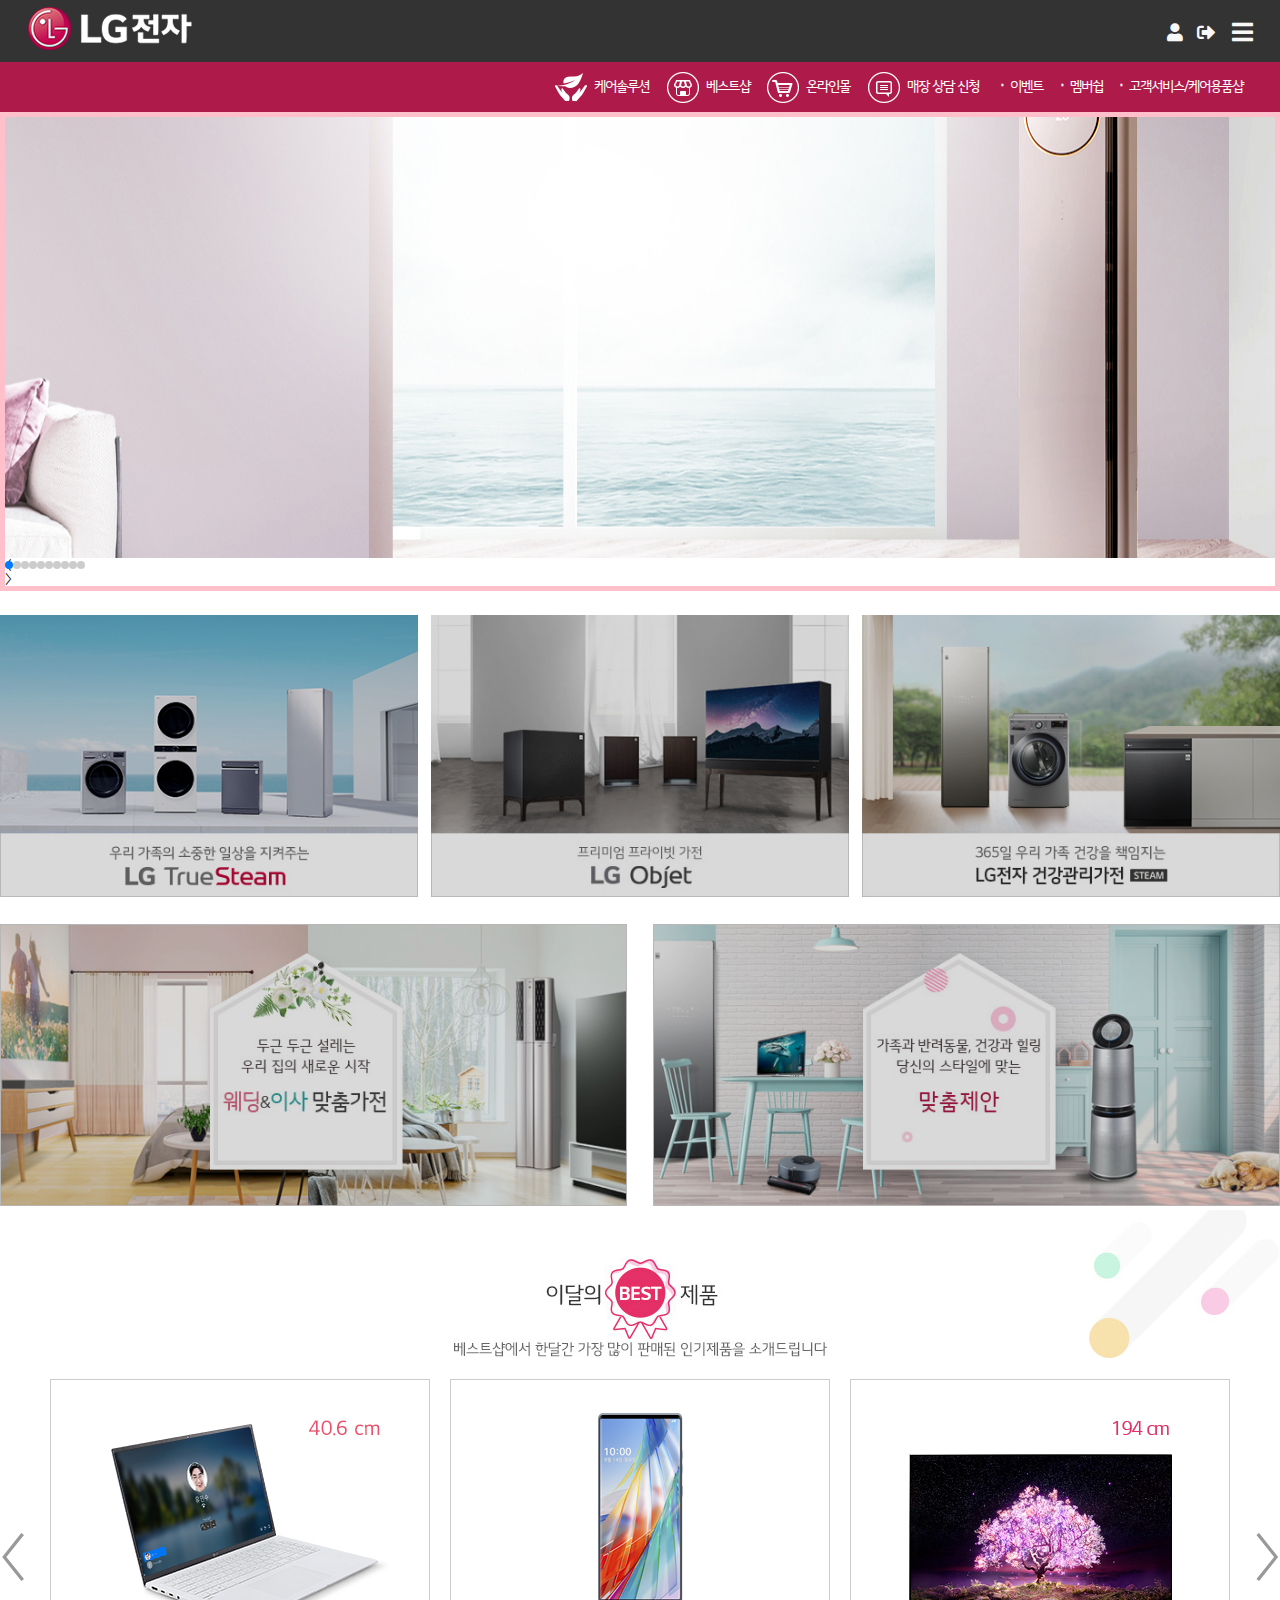
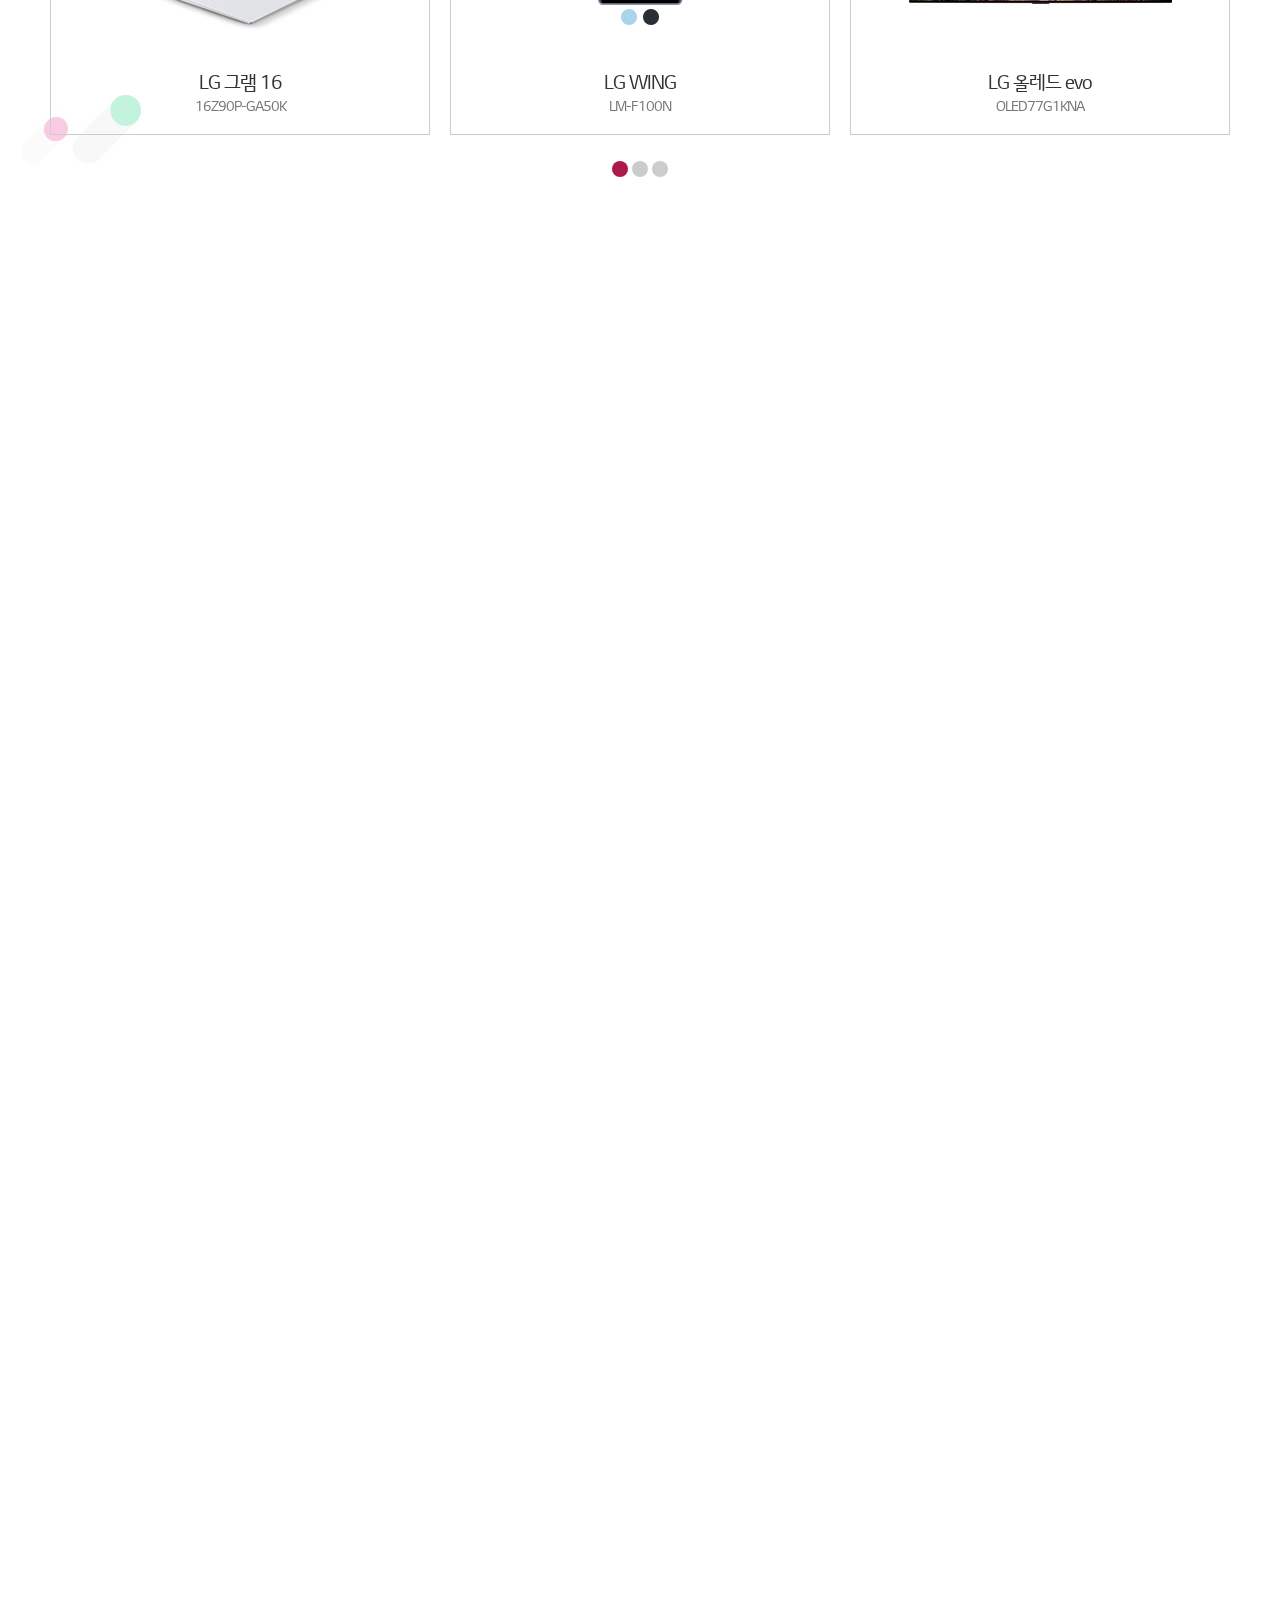
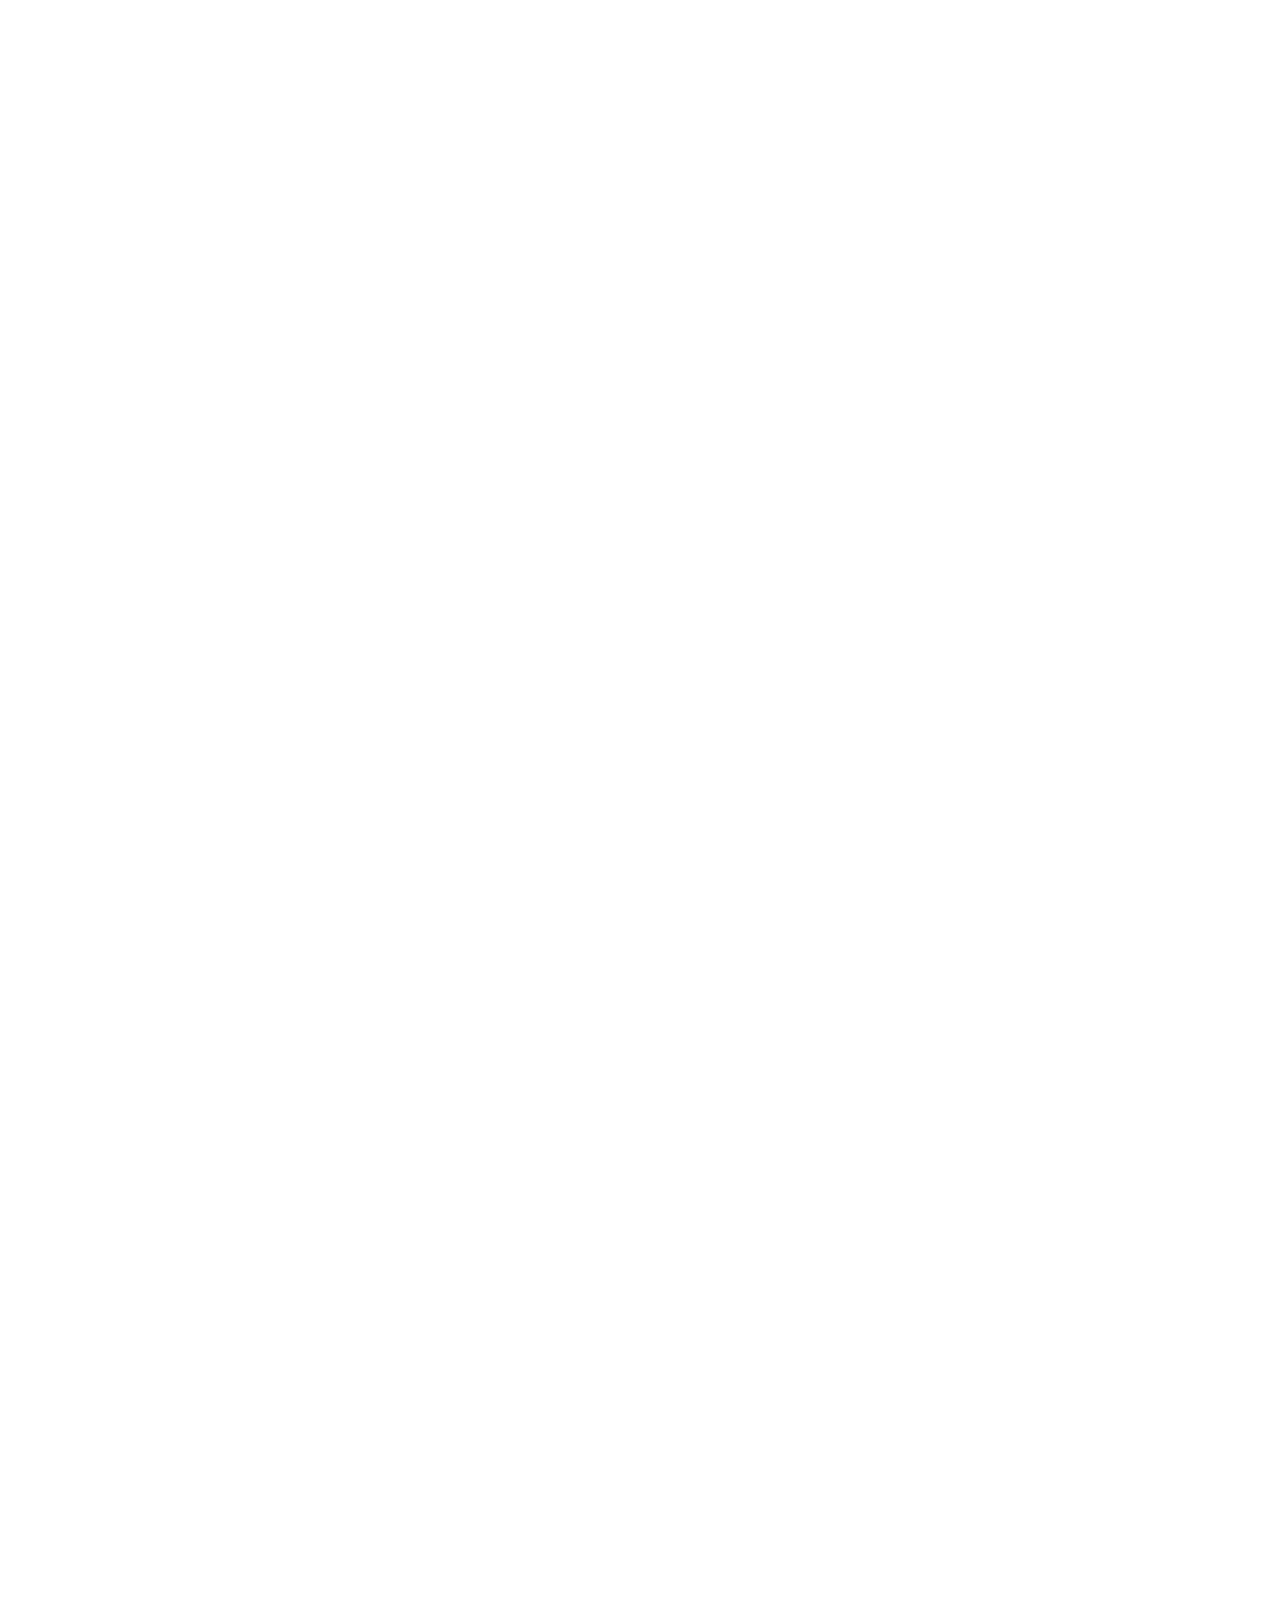
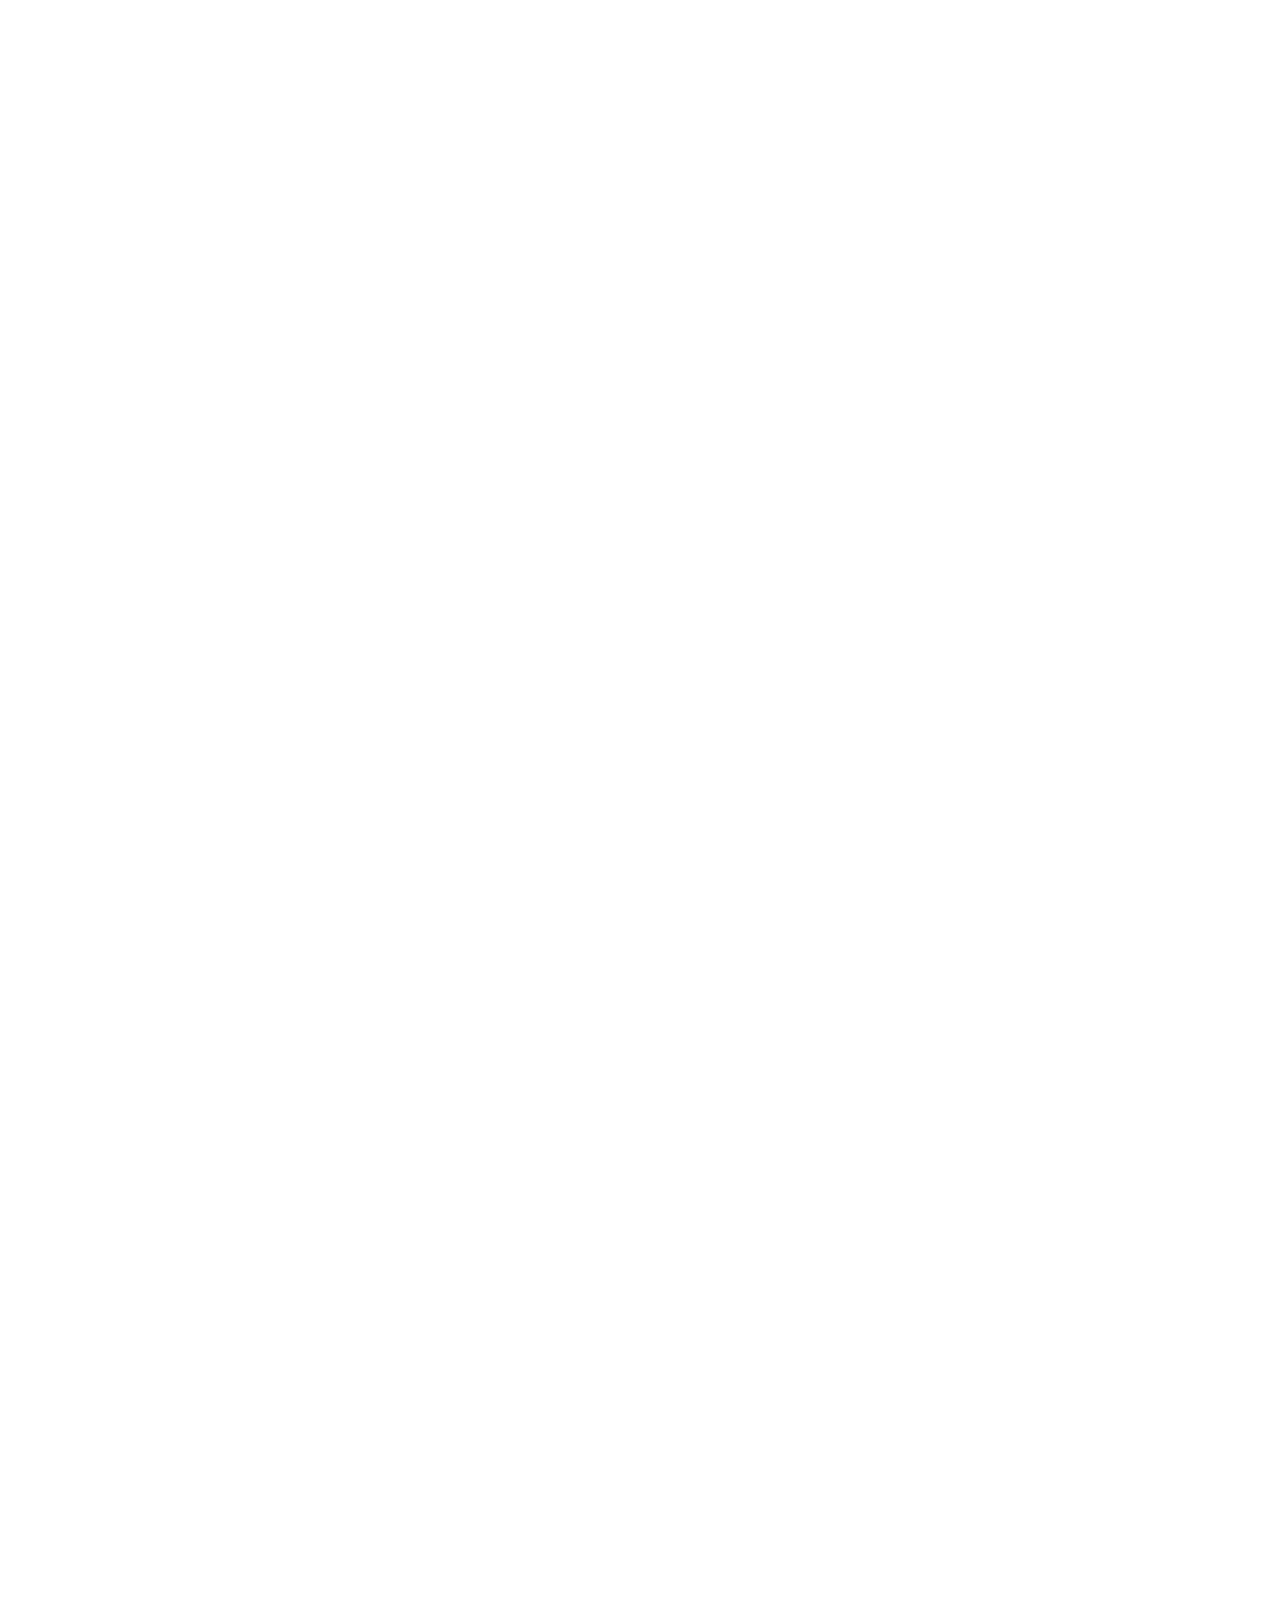
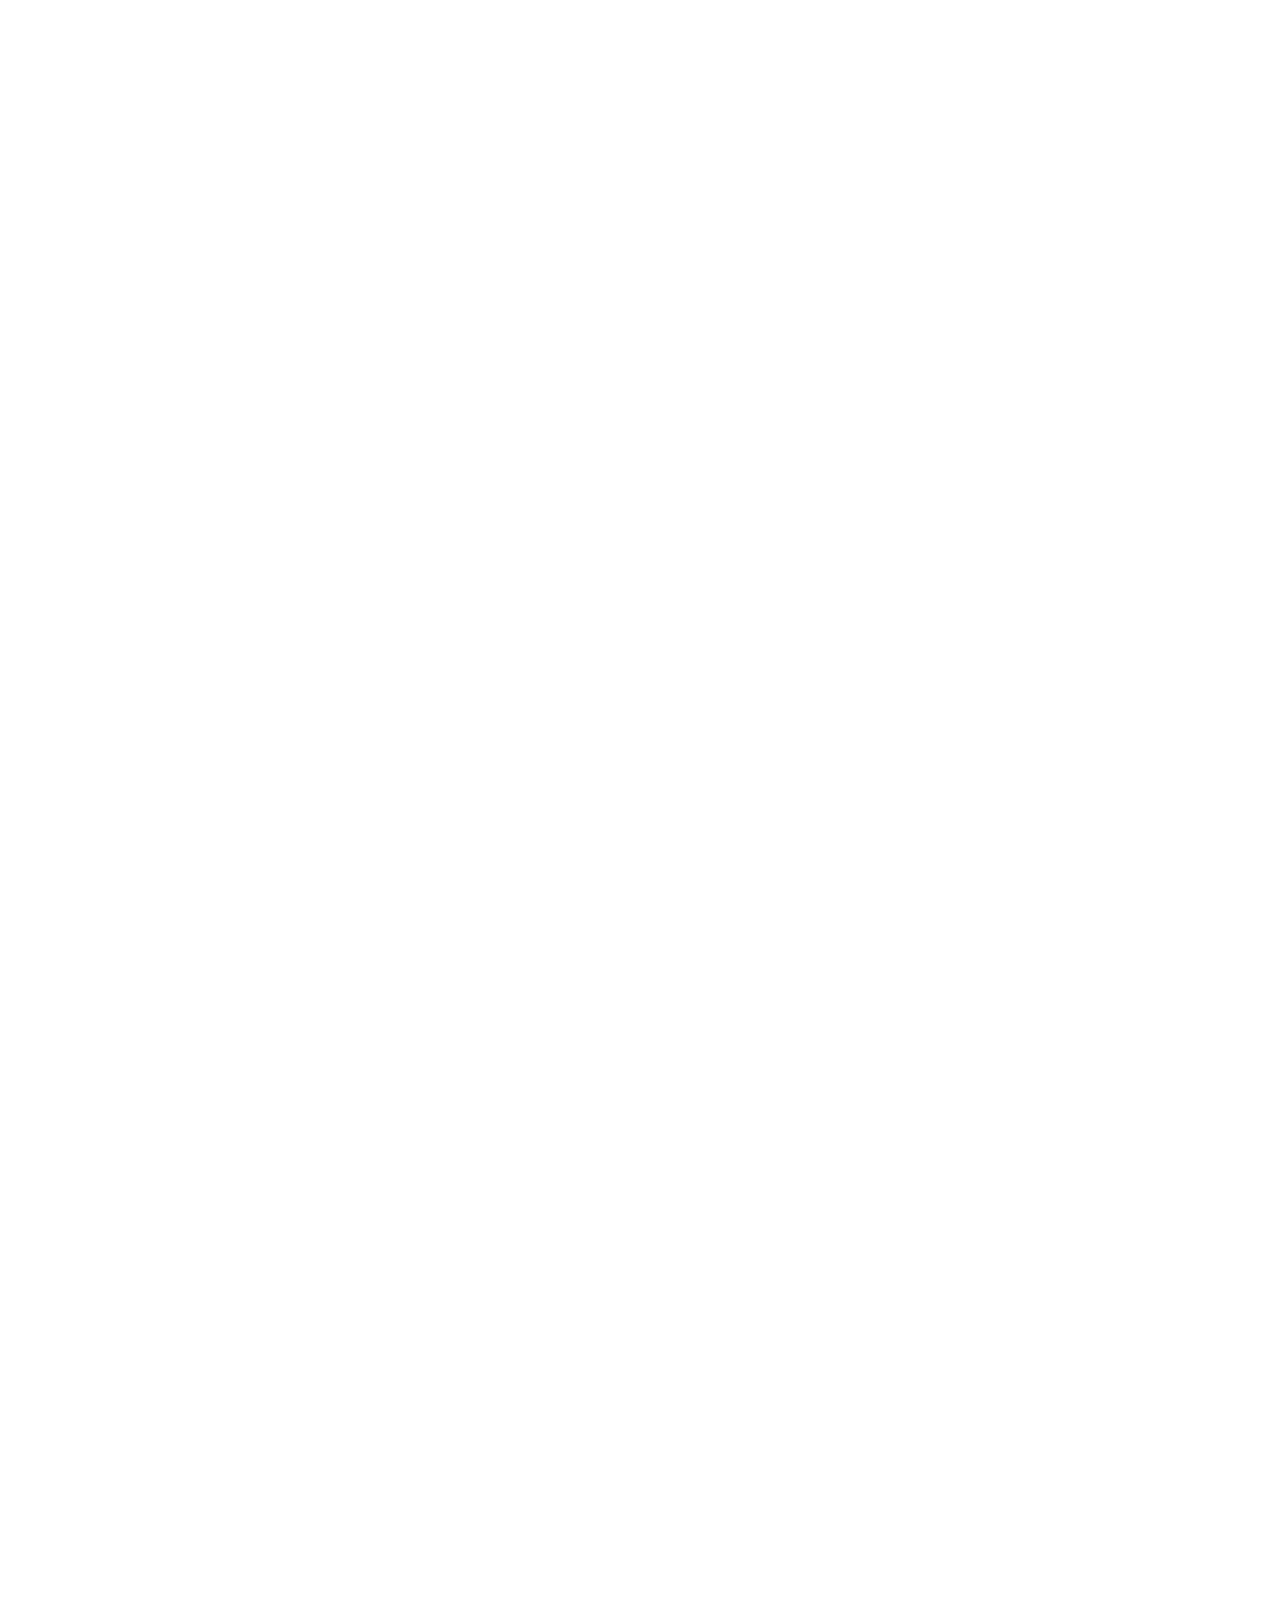
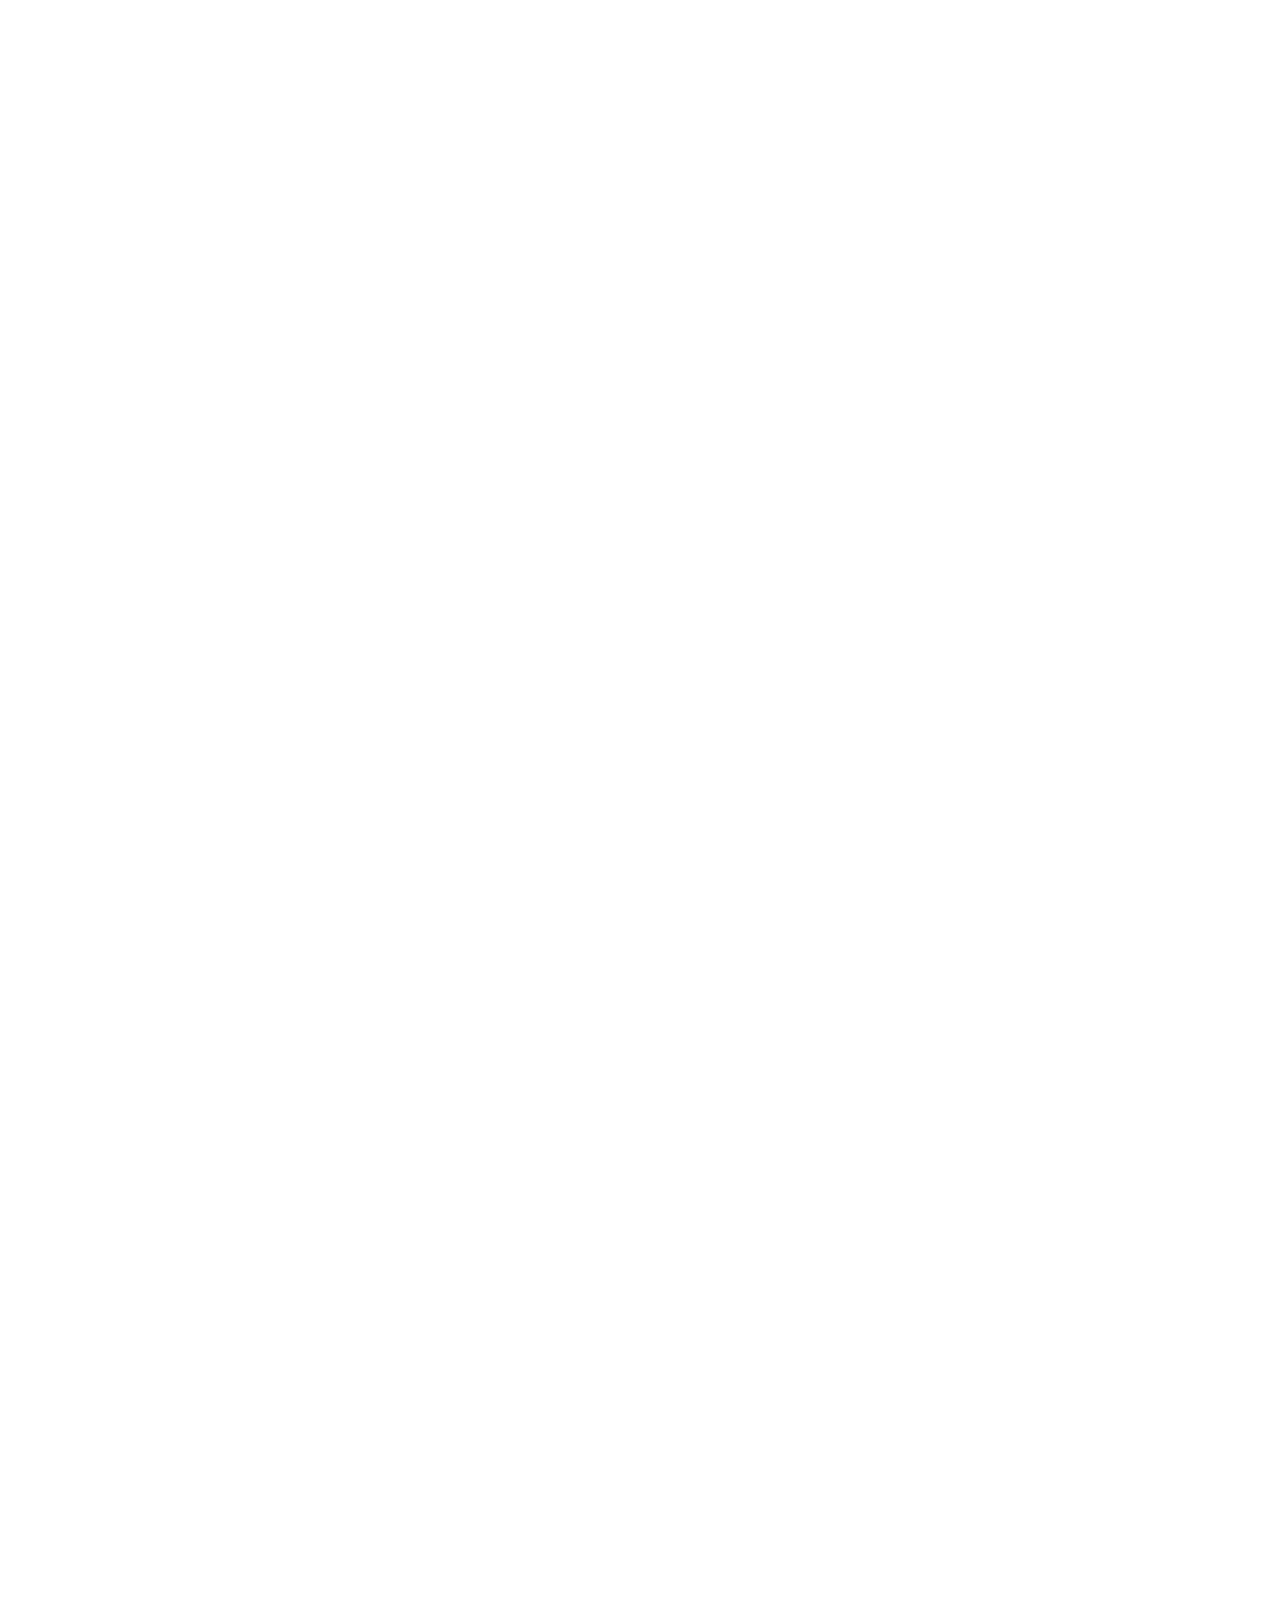
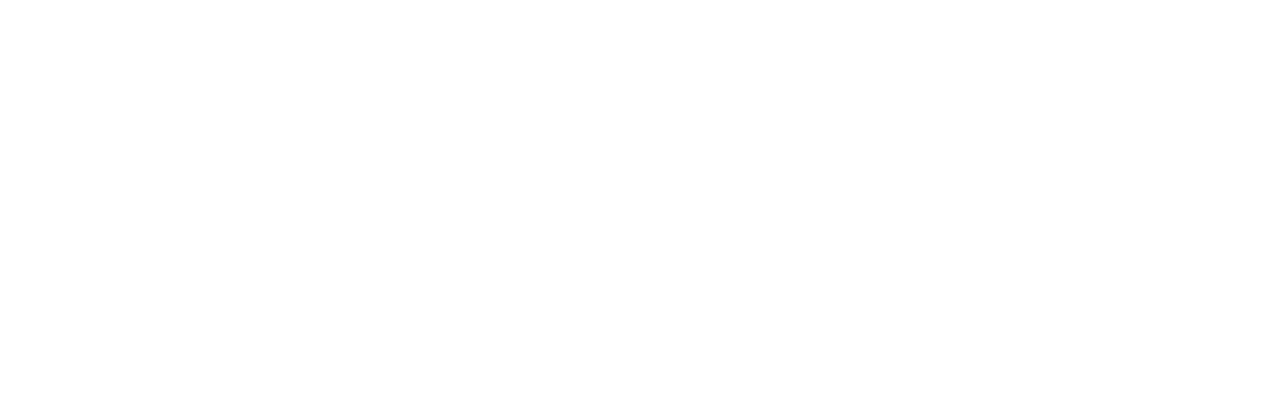
==== commit 72a931a7: "ratio/복습포인트" ====
--- a/html/index.html
+++ b/html/index.html
@@ -335,17 +335,90 @@
   <!-- .header-wrapper// -->
 
   <!-- .main-wrapper -->
-  <section class="main-wrapper">
-    <div class="slide-wrapper">
-      <div class="slide">
-        <div class="content">
-          <div class="slogan">에어컨을 넘어 <br>에어 퀄리티 시대를 여는</div>
-          <div class="brand"><img src="../img/title01.png" alt="title" class="imgx"></div>
-          <button class="bt-link angle-rt">자세히 보기</button>
-        </div>
-      </div>
-    </div>
-    <div class="pager-wrapper">
+  <section class="main-wrapper clearfix">
+    <div class="swiper-container">
+			<div class="slide-wrapper swiper-wrapper">
+				<div class="slide swiper-slide">
+					<div class="content">
+						<div class="slogan">에어컨을 넘어 <br>에어 퀄리티 시대를 여는</div>
+						<div class="brand"><img src="../img/title01.png" alt="title" class="imgx"></div>
+						<button class="bt-link angle-rt">자세히보기</button>
+					</div>
+				</div>
+				<div class="slide swiper-slide">
+					<div class="content">
+						<div class="slogan">차원이 다른 <br>무선청소기</div>
+						<div class="brand"><img src="../img/title02.png" alt="title" class="imgx"></div>
+						<button class="bt-link angle-rt">자세히보기</button>
+					</div>
+				</div>
+				<div class="slide swiper-slide">
+					<div class="content">
+						<div class="slogan">세상의 상식을 <br>그램하다</div>
+						<div class="brand"><img src="../img/title03.png" alt="title" class="imgx"></div>
+						<button class="bt-link angle-rt">자세히보기</button>
+					</div>
+				</div>
+				<div class="slide swiper-slide">
+					<div class="content">
+						<div class="slogan">처음 만나는 <br>공간인테리어 가전</div>
+						<div class="brand"><img src="../img/title04.png" alt="title" class="imgx"></div>
+						<button class="bt-link angle-rt">자세히보기</button>
+					</div>
+				</div>
+				<div class="slide swiper-slide">
+					<div class="content">
+						<div class="slogan">혁신의 정점, 作.</div>
+						<div class="brand"><img src="../img/title05.png" alt="title" class="imgx"></div>
+						<button class="bt-link angle-rt">자세히보기</button>
+					</div>
+				</div>
+				<div class="slide swiper-slide">
+					<div class="content">
+						<div class="brand"><img src="../img/title06.png" alt="title" class="imgx"></div>
+						<button class="bt-link angle-rt">자세히보기</button>
+					</div>
+				</div>
+				<div class="slide swiper-slide">
+					<div class="content">
+						<div class="slogan">
+							<p>당신의 건강까지 지켜주는</p>
+							<p>진짜 스타일러는 스타일러 뿐입니다.</p>
+						</div>
+						<div class="brand"><img src="../img/title07.png" alt="title" class="imgx"></div>
+						<button class="bt-link angle-rt">자세히보기</button>
+					</div>
+				</div>
+				<div class="slide swiper-slide">
+					<div class="content">
+						<div class="slogan">
+							<p>김치톡톡만의 20년 노하우</p>
+							<p>초정밀 냉기 테크놀로지</p>
+						</div>
+						<div class="brand"><img src="../img/title08.png" alt="title" class="imgx"></div>
+						<button class="bt-link angle-rt">자세히보기</button>
+					</div>
+				</div>
+				<div class="slide swiper-slide">
+					<div class="content">
+						<div class="slogan">돌리면 보이는 새로움</div>
+						<div class="brand"><img src="../img/title09.png" alt="title" class="imgx"></div>
+						<button class="bt-link angle-rt">자세히보기</button>
+					</div>
+				</div>
+				<div class="slide swiper-slide">
+					<div class="content">
+						<div class="slogan">식기를 씻는 것, <br>그 이상의 깨끗함</div>
+						<div class="brand"><img src="../img/title10.png" alt="title" class="imgx"></div>
+						<button class="bt-link angle-rt">자세히보기</button>
+					</div>
+				</div>
+			</div>
+		</div>
+    <div class="swiper-pagination"></div>
+    <div class="bt bt-prev">〈</div>
+    <div class="bt bt-next">〉</div>
+    <!-- <div class="pager-wrapper">
       <a href="#" class="pager active"></a>
       <a href="#" class="pager"></a>
       <a href="#" class="pager"></a>
@@ -358,7 +431,7 @@
       <a href="#" class="pager"></a>
       <a href="#" class="bt-play fa fa-play active"></a>
       <a href="#" class="bt-pause fa fa-pause"></a>
-    </div>
+    </div> -->
   </section>
   <!-- .main-wrapper// -->
 
--- a/css/index.css
+++ b/css/index.css
@@ -100,10 +100,10 @@
     .navi-wrapper2 .icon-wrap span {font-weight: bold; margin-right: 0.25em;}
 
 /********************* main-wrapper **********************/
-.main-wrapper {}
-.main-wrapper .slide {padding: 10% 15% 25% 15%; background-size: cover; background-repeat: no-repeat; background-position: 70% center;}
+.main-wrapper {max-width: 1900px; margin: auto; border: 5px solid pink;}
+.main-wrapper .slide {position: relative; padding-top: 34.73%; height:0; width:100%; background-size: ; background-repeat: no-repeat; background-position: 70% center;}
 .main-wrapper .slide:nth-child(1) {background-image: url('../img/main01.jpg');}
-/* .main-wrapper .slide:nth-child(2) {background-image: url('../img/main02.jpg');}
+.main-wrapper .slide:nth-child(2) {background-image: url('../img/main02.jpg');}
 .main-wrapper .slide:nth-child(3) {background-image: url('../img/main03.jpg');}
 .main-wrapper .slide:nth-child(4) {background-image: url('../img/main04.jpg');}
 .main-wrapper .slide:nth-child(5) {background-image: url('../img/main05.jpg');}
@@ -111,7 +111,8 @@
 .main-wrapper .slide:nth-child(7) {background-image: url('../img/main07.jpg');}
 .main-wrapper .slide:nth-child(8) {background-image: url('../img/main08.jpg');}
 .main-wrapper .slide:nth-child(9) {background-image: url('../img/main09.jpg');}
-.main-wrapper .slide:nth-child(10) {background-image: url('../img/main10.jpg');} */
+.main-wrapper .slide:nth-child(10) {background-image: url('../img/main10.jpg');}
+
 
 .main-wrapper .slide > .content {font-size: 1.5em;}
 .main-wrapper .slide > .content > .slogan {padding: 1em 0; transition: all 1s; line-height: 1.25;} 
@@ -120,7 +121,14 @@
 .main-wrapper .slide > .content > .brand > img {max-width: 60%; transition: all 1s;} 
 .main-wrapper .slide > .content button {border: 1px solid #333; background-color: transparent; padding: 0.5em 2em; font-size: 1.125rem; outline: none;	font-family: inherit;} 
 
-
+.main-wrapper > .swiper-container {position: relative;}
+.main-wrapper > .swiper-container .bt {position: absolute; top: 300px; font-size: 4em; color: #999; cursor: pointer; outline: none; border: 10px solid red;}
+.main-wrapper > .swiper-container .bt:hover {color: #444;}
+.main-wrapper > .swiper-container .bt.bt-prev {left: 0;}
+.main-wrapper > .swiper-container .bt.bt-next {right: 0;}
+.main-wrapper > .swiper-container .swiper-pagination {width: 100%; text-align: center; margin-top: 24px;}
+.main-wrapper > .swiper-container .swiper-pagination > .swiper-pagination-bullet {width: 16px; height: 16px; margin: 2px; outline: none;}
+.main-wrapper > .swiper-container .swiper-pagination > .swiper-pagination-bullet-active{background-color: #ad1a4a; outline: none;}
 
 /********************* link-wrapper **********************/
 .link-wrapper .link-wrap {margin-top: 1.5em;}
@@ -165,7 +173,7 @@
 @media (min-width: 768px) {
   .wrapper {padding: 0 1rem;}
   .wrapper2 {padding: 0 1rem;}
-  .main-wrapper .slide {padding: 8% 12% 12% 12%; background-position: center;}
+  .main-wrapper .slide {background-position: center;}
   .link-wrapper .link-wrap:first-child {width: 101%; margin-left: -0.5%;}
   .link-wrapper .link-wrap:last-child {width: 102%; margin-left: -1%;}
   .link-wrapper .link-wrap:first-child > li {width: 32.3333%; margin: 0.25% .5%;}
@@ -201,7 +209,7 @@
   .navi-wrapper {padding:0;}
   .navi-wrapper .mb-navi-wrap {display: none;}
   .navi-wrapper .navi-wrap {display: block;}
-  .main-wrapper .slide {padding: 6% 12% 16% 12%;}
+  .main-wrapper .slide {}
   .main-wrapper .slide > .content {font-size: 2.125em;}
   .main-wrapper .slide > .content > .brand > img {max-width: 100%;}
 
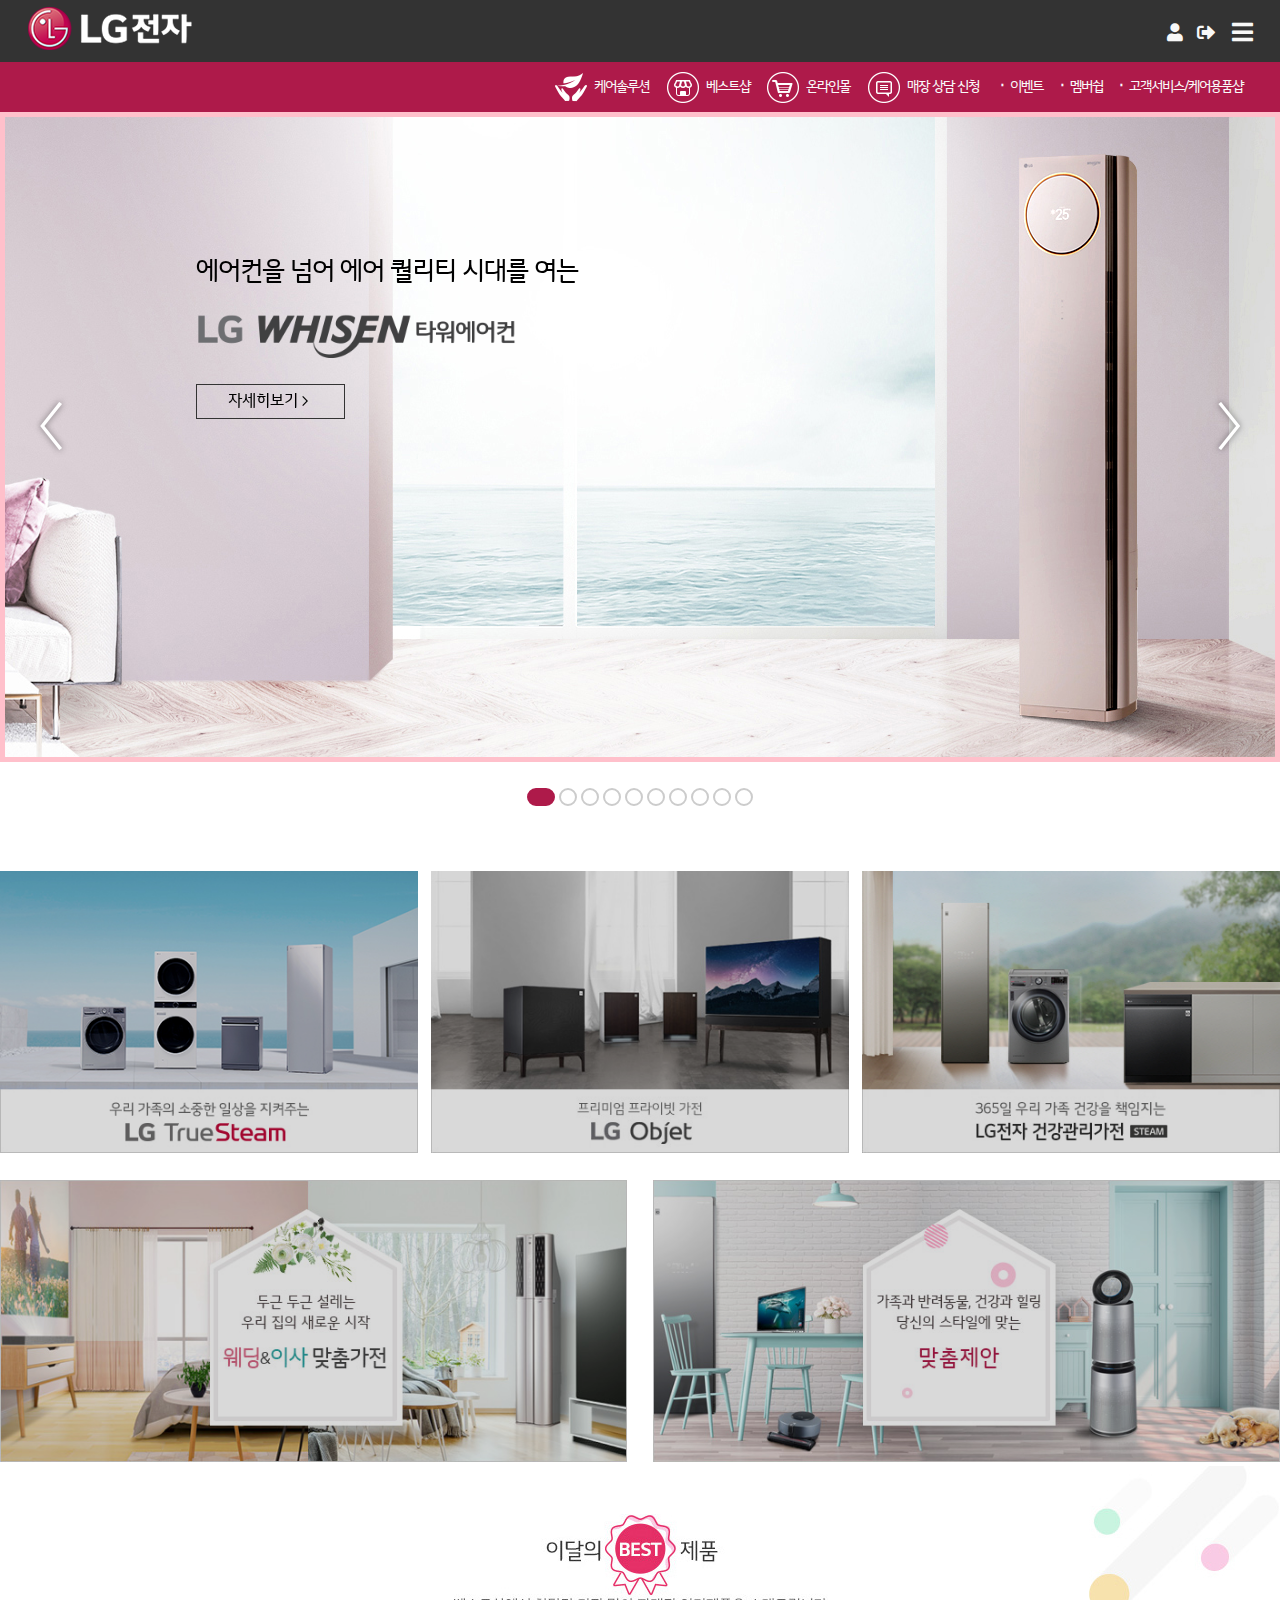
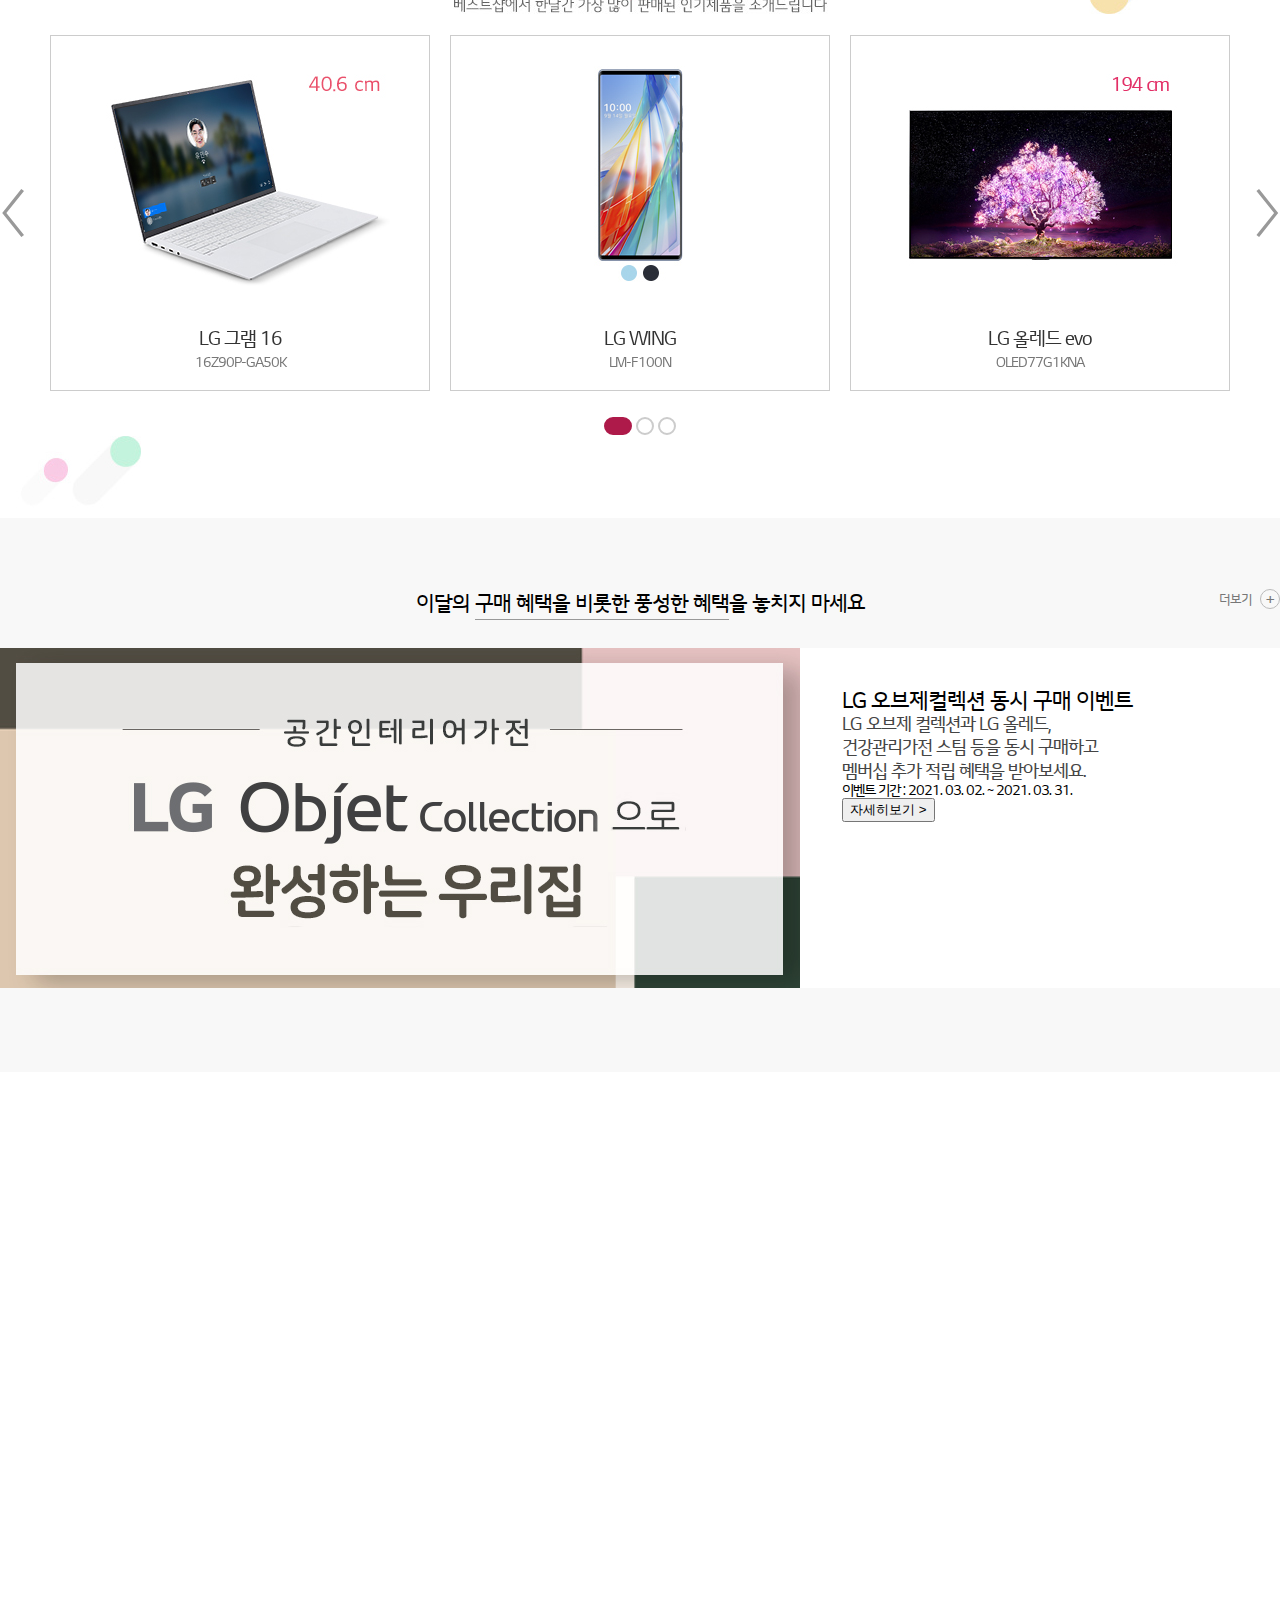
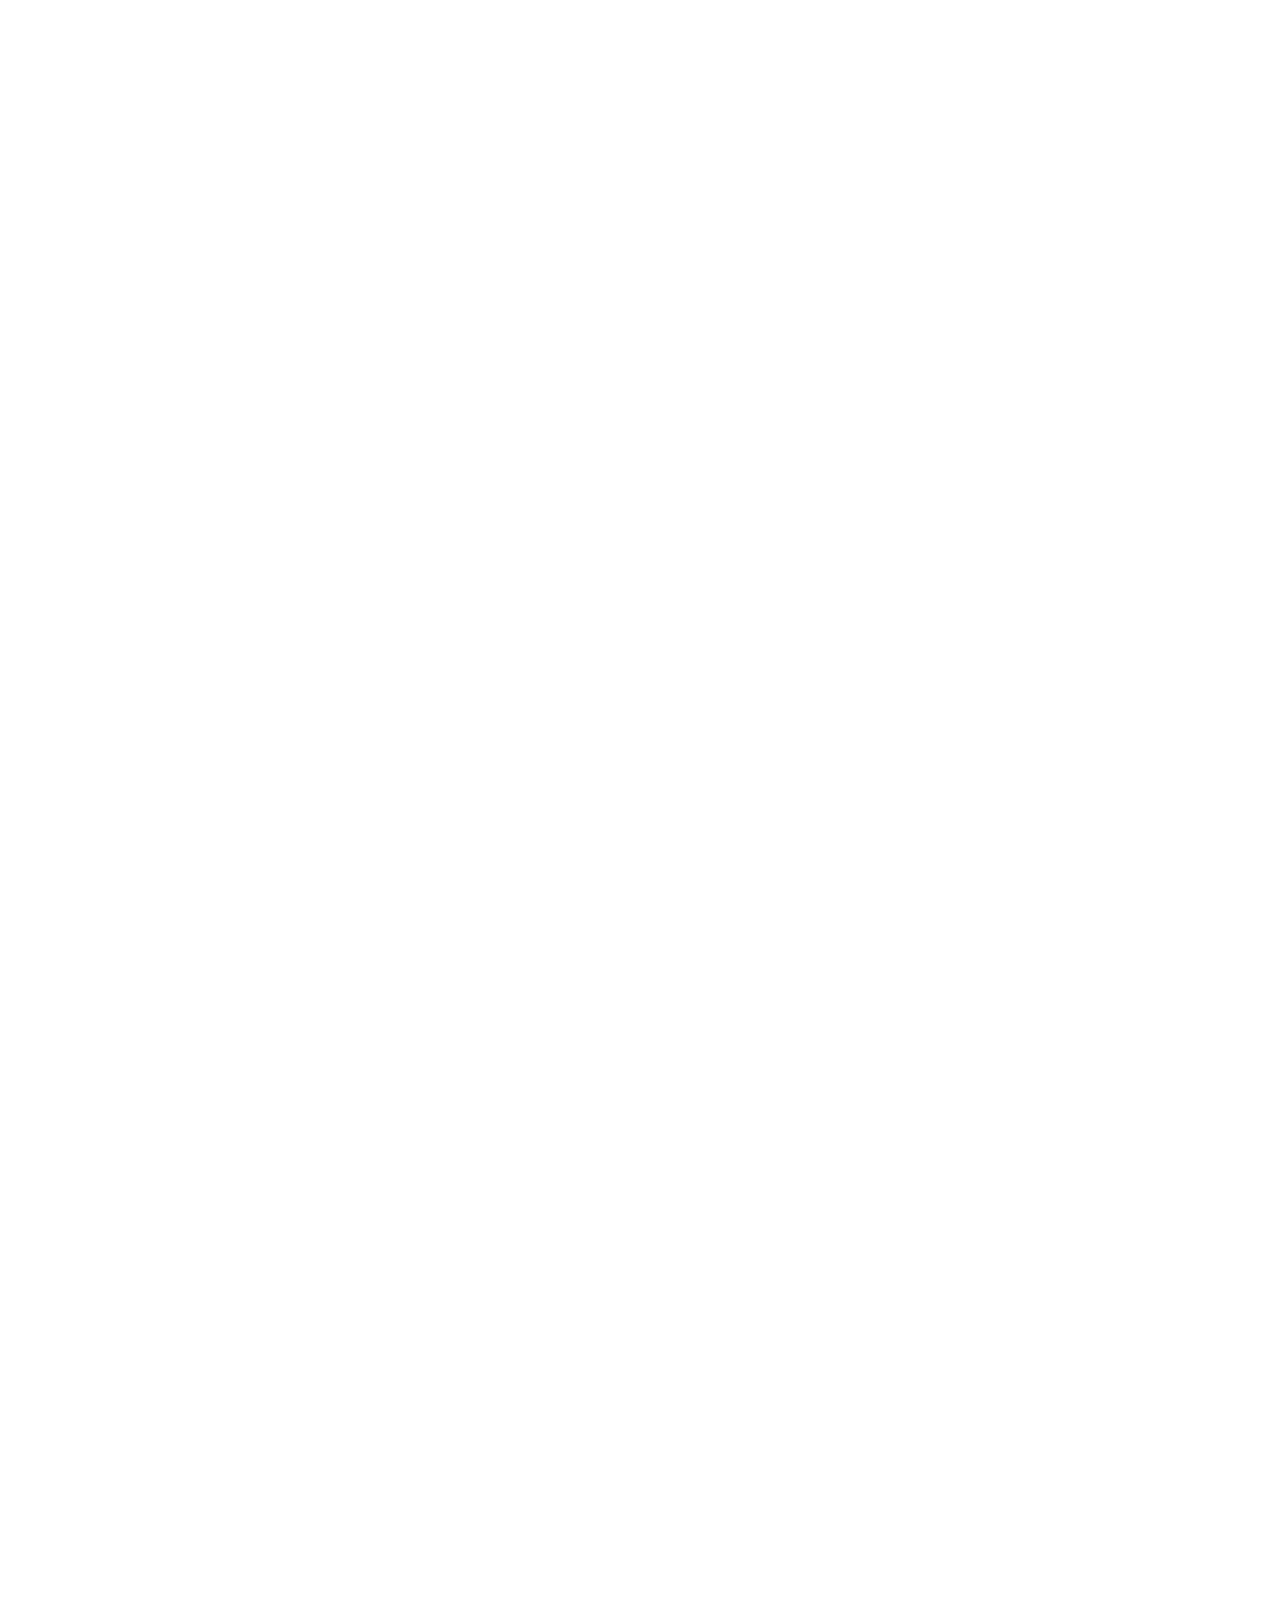
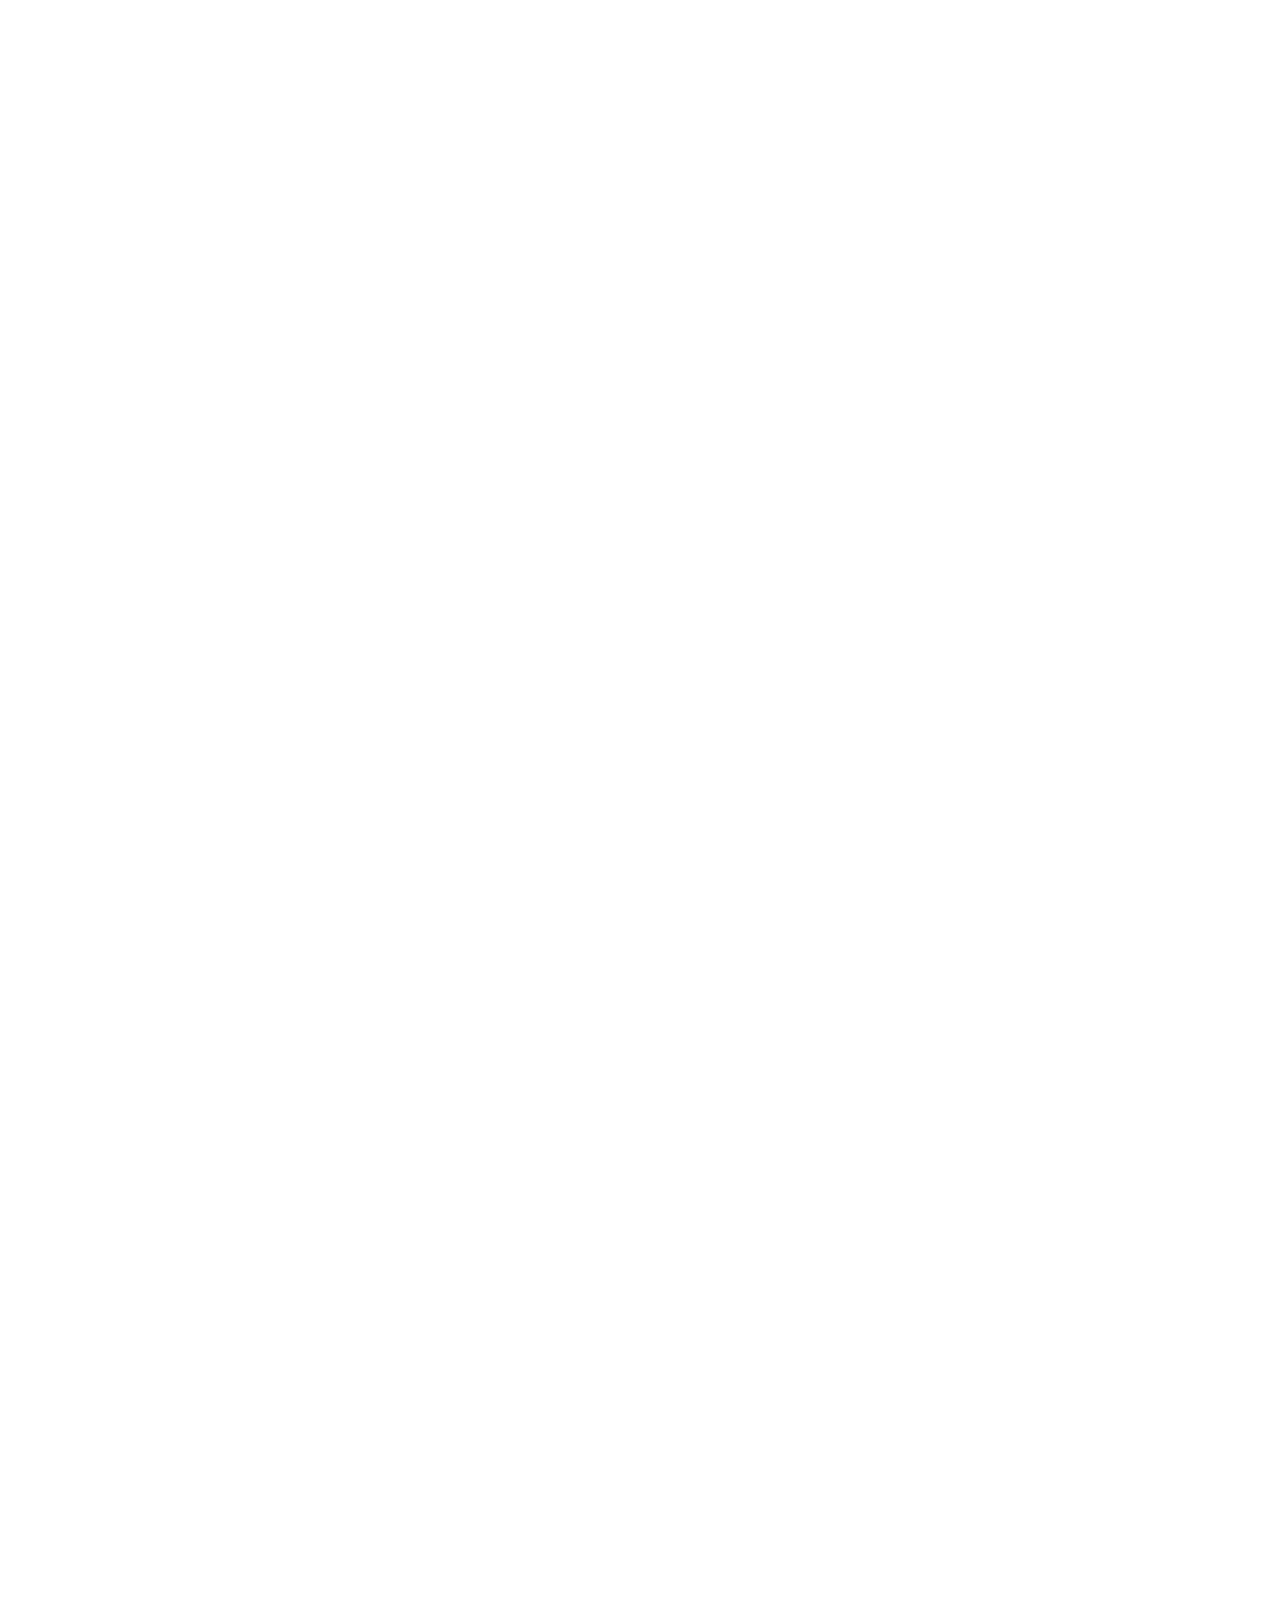
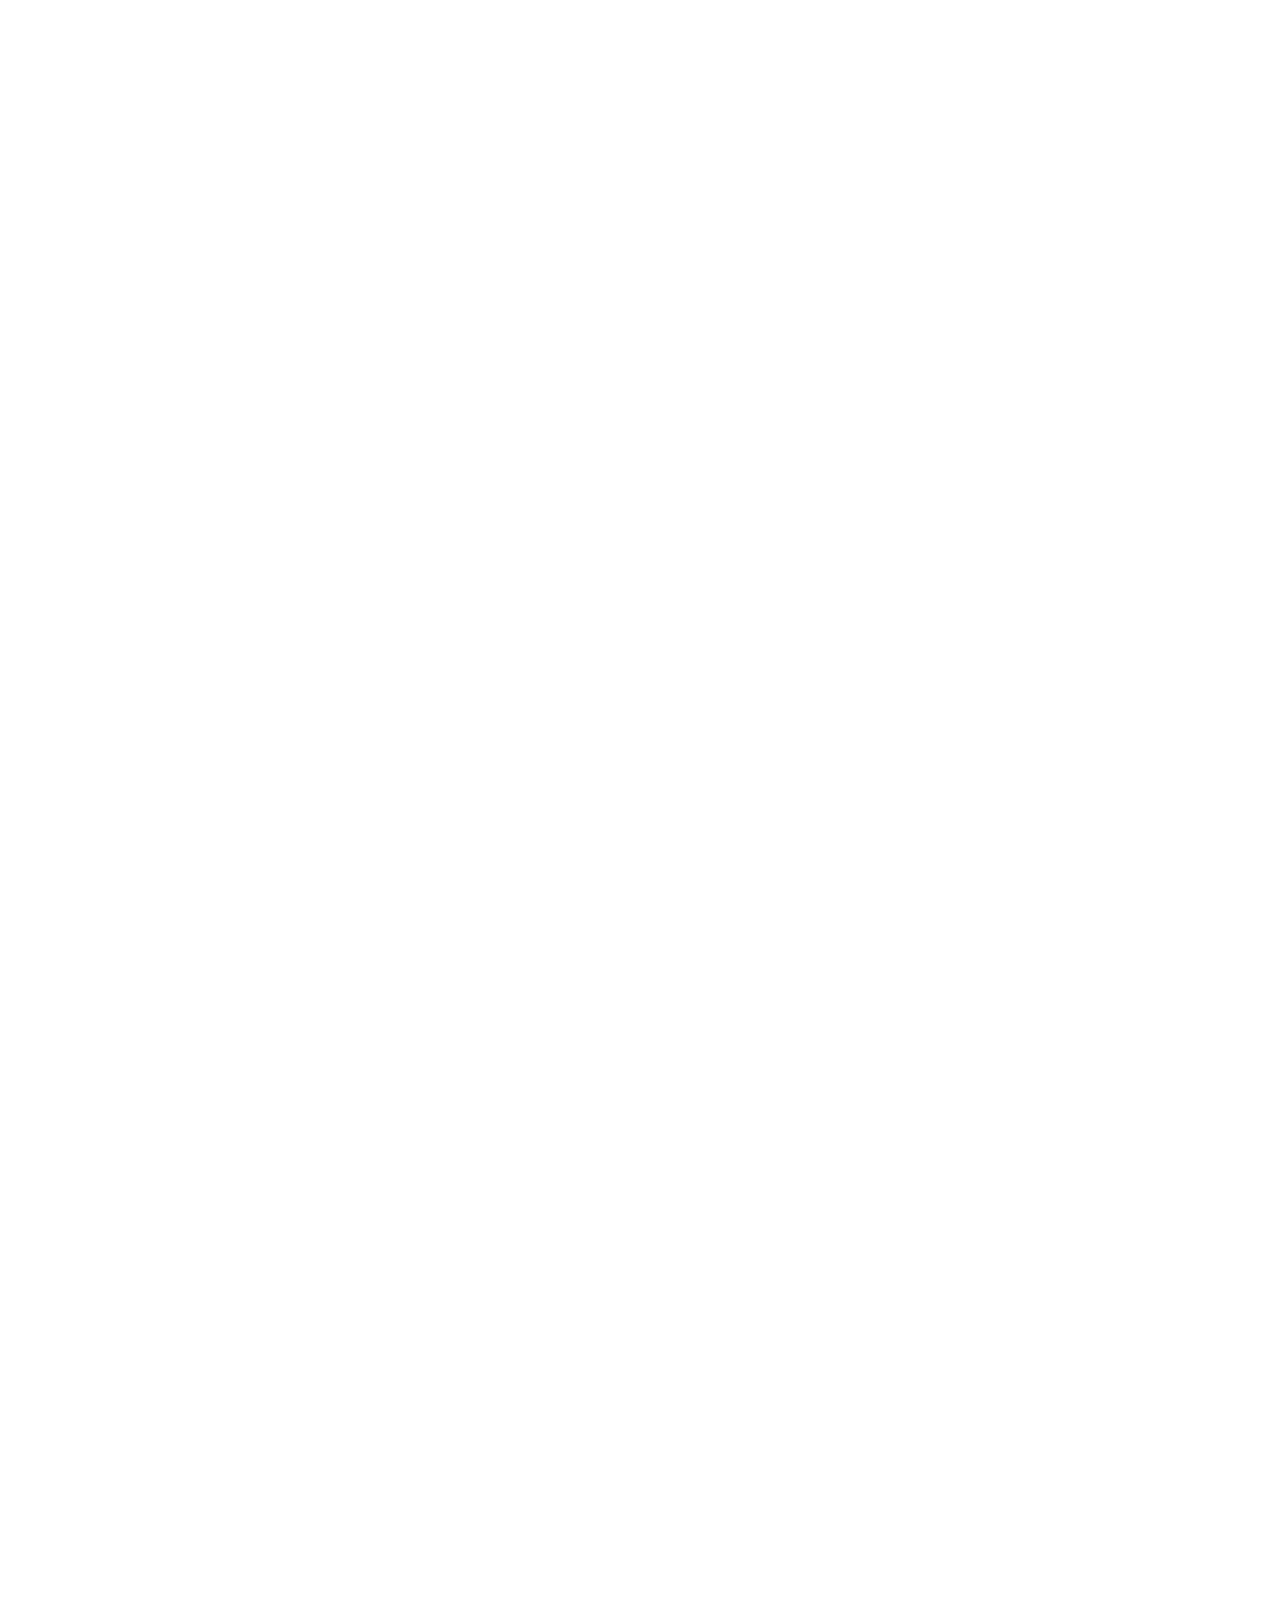
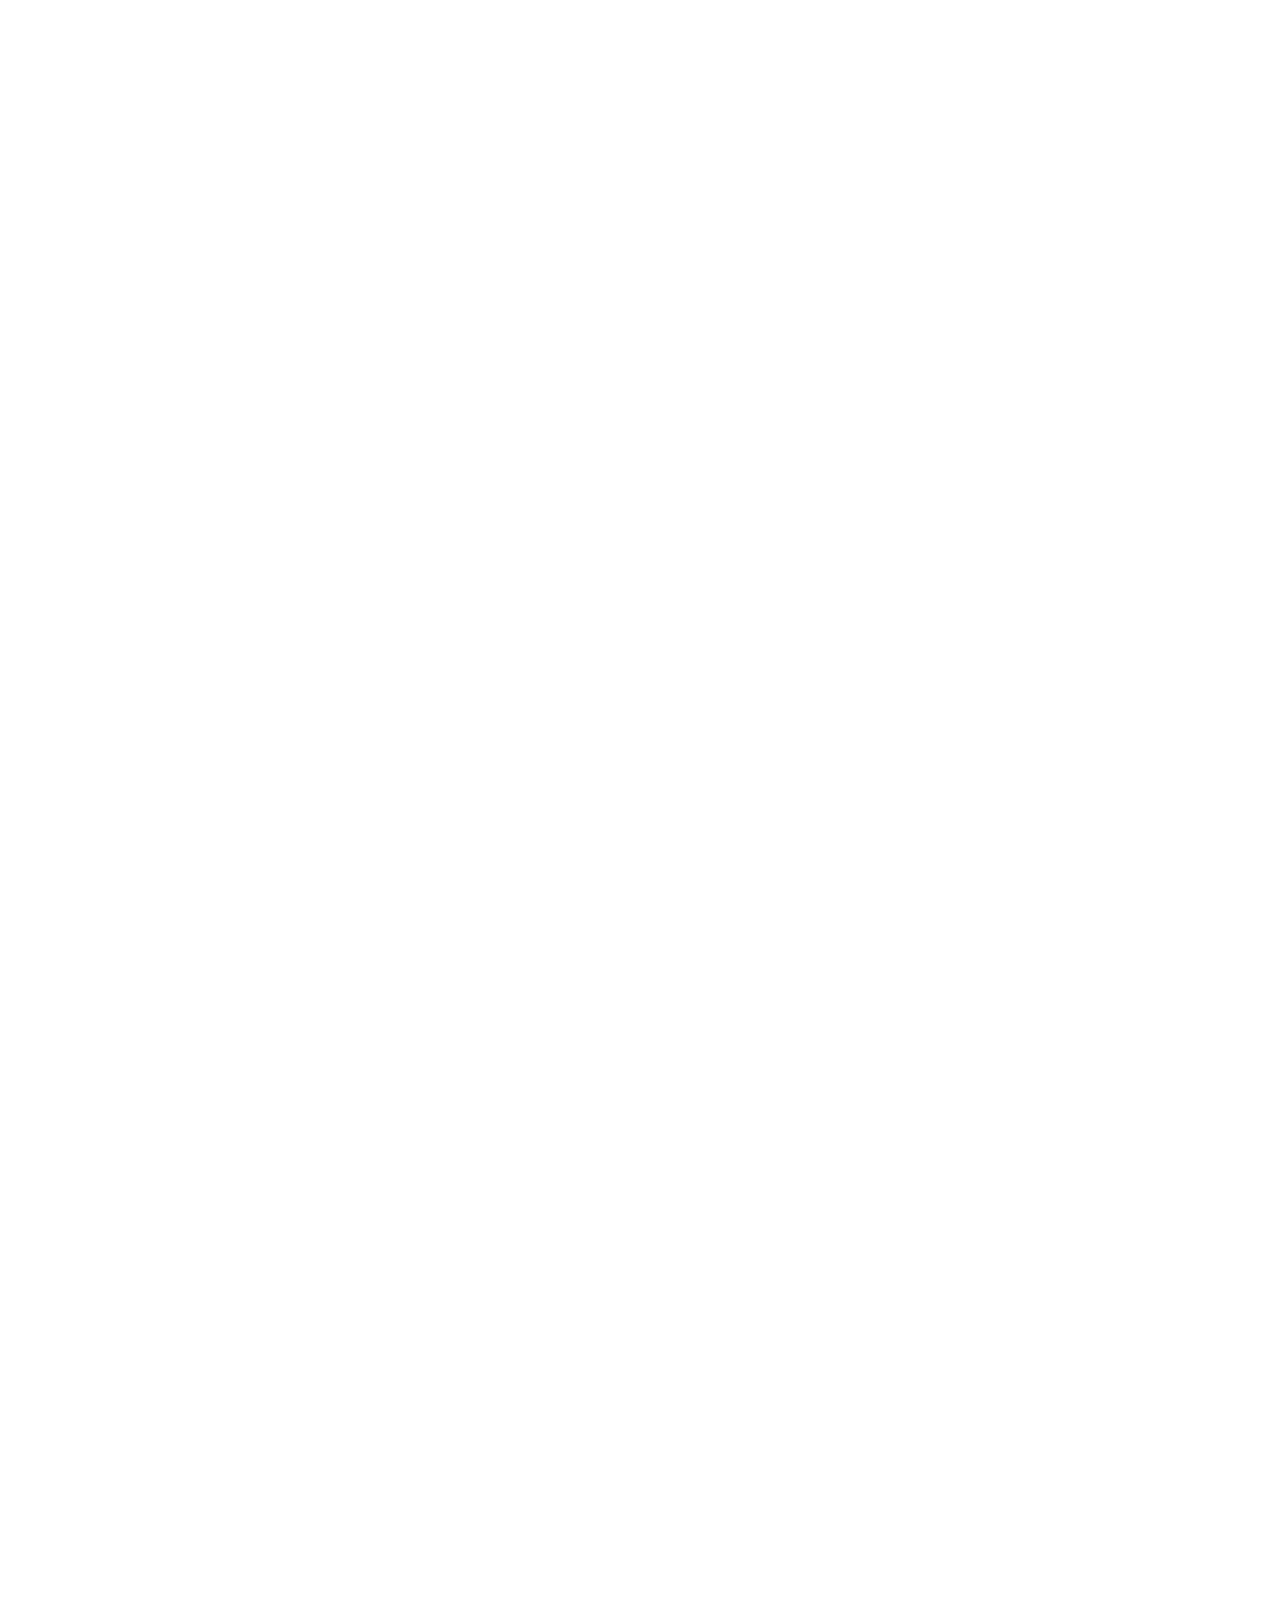
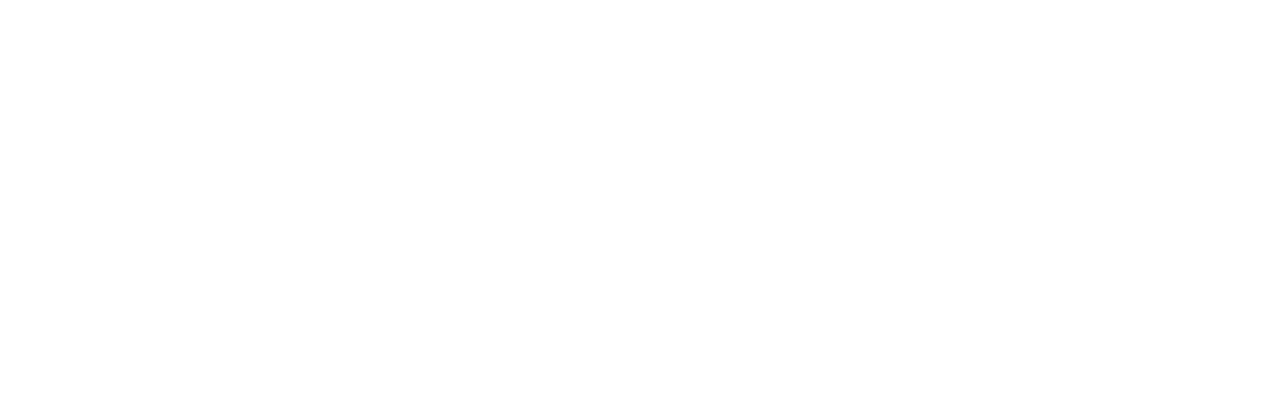
==== commit 8df6a54f: "연습중" ====
--- a/html/index.html
+++ b/html/index.html
@@ -545,7 +545,29 @@
 
   <!-- .evt-wrapper -->
   <section class="evt-wrapper">
-
+    <div class="wrapper3">
+      <h3 class="title">
+        이달의 <span>구매 혜택을 비롯한 풍성한 혜택</span>을 놓치지 마세요
+        <div class="bt-more">더보기</div>
+      </h3>
+      <div class="cont-wrapper clearfix">
+        <div class="banner-wrap">
+          <img src="../img/evtbanner.jpg" alt="배너" class="imgx">
+        </div>
+        <div class="cont-wrap">
+          <h4 class="title">LG 오브제컬렉션 동시 구매 이벤트</h4>
+          <p class="content">
+            LG 오브제 컬렉션과 LG 올레드,<br>
+            건강관리가전 스팀 등을 동시 구매하고<br>
+            멤버십 추가 적립 혜택을 받아보세요.
+          </p>
+          <div class="date">
+            이벤트 기간 : 2021. 03. 02. ~ 2021. 03. 31.
+          </div>
+          <button class="bt-detail">자세히보기 ></button>
+        </div>
+      </div>
+    </div>
   </section>
   <!-- .best-wrapper// -->
 
--- a/css/index.css
+++ b/css/index.css
@@ -38,6 +38,14 @@
 .pager-wrapper > a.bt-play.active {color: #ae1a4a;}
 .pager-wrapper > a.bt-pause.active {color: #ae1a4a;}
 
+.swiper-pagination {width: 100%; text-align: center; margin: 24px 0 36px 0; position: static;}
+.swiper-pagination > .swiper-pagination-bullet {width: 18px; height: 18px; margin: 2px; outline: none; background-color: transparent; border: 2px solid #ccc; opacity: 1; border-radius: 9px; transition: all 0.5s;}
+.swiper-pagination > .swiper-pagination-bullet-active{background-color: #ae1a4a; border-color: #ae1a4a; width: 28px;}
+
+.bt {position: absolute; z-index: 9; top: 150px; font-size: 4em; color: #999; cursor: pointer; outline: none;}
+.bt:hover {color: #444;}
+.bt.bt-prev {left: 0;}
+.bt.bt-next {right: 0;}
 /******************* header-wrapper *************************/
 
 .header-wrapper {}
@@ -100,8 +108,8 @@
     .navi-wrapper2 .icon-wrap span {font-weight: bold; margin-right: 0.25em;}
 
 /********************* main-wrapper **********************/
-.main-wrapper {max-width: 1900px; margin: auto; border: 5px solid pink;}
-.main-wrapper .slide {position: relative; padding-top: 34.73%; height:0; width:100%; background-size: ; background-repeat: no-repeat; background-position: 70% center;}
+.main-wrapper {max-width: 1900px; margin: auto;}
+.main-wrapper .slide {position: relative; padding-top: 80%; height:0; background-size: ; background-repeat: no-repeat; background-position: center; border: 5px solid pink;}
 .main-wrapper .slide:nth-child(1) {background-image: url('../img/main01.jpg');}
 .main-wrapper .slide:nth-child(2) {background-image: url('../img/main02.jpg');}
 .main-wrapper .slide:nth-child(3) {background-image: url('../img/main03.jpg');}
@@ -113,22 +121,18 @@
 .main-wrapper .slide:nth-child(9) {background-image: url('../img/main09.jpg');}
 .main-wrapper .slide:nth-child(10) {background-image: url('../img/main10.jpg');}
 
-
-.main-wrapper .slide > .content {font-size: 1.5em;}
+.main-wrapper .bt {top: calc(50% - 52px); color: #fff; text-shadow: 0 0 6px rgba(0, 0, 0, .5);}
+.main-wrapper .bt.bt-prev {left: 3%;}
+.main-wrapper .bt.bt-next {right: 3%;}
+
+.main-wrapper .slide > .content {font-size: 1.5em; position: absolute; top: 17.5%; left: 15%;}
 .main-wrapper .slide > .content > .slogan {padding: 1em 0; transition: all 1s; line-height: 1.25;} 
 .main-wrapper .slide > .content > .slogan > br {display: block;} 
 .main-wrapper .slide > .content > .brand {padding-bottom: 1em; transition: all 1s;}
 .main-wrapper .slide > .content > .brand > img {max-width: 60%; transition: all 1s;} 
 .main-wrapper .slide > .content button {border: 1px solid #333; background-color: transparent; padding: 0.5em 2em; font-size: 1.125rem; outline: none;	font-family: inherit;} 
 
-.main-wrapper > .swiper-container {position: relative;}
-.main-wrapper > .swiper-container .bt {position: absolute; top: 300px; font-size: 4em; color: #999; cursor: pointer; outline: none; border: 10px solid red;}
-.main-wrapper > .swiper-container .bt:hover {color: #444;}
-.main-wrapper > .swiper-container .bt.bt-prev {left: 0;}
-.main-wrapper > .swiper-container .bt.bt-next {right: 0;}
-.main-wrapper > .swiper-container .swiper-pagination {width: 100%; text-align: center; margin-top: 24px;}
-.main-wrapper > .swiper-container .swiper-pagination > .swiper-pagination-bullet {width: 16px; height: 16px; margin: 2px; outline: none;}
-.main-wrapper > .swiper-container .swiper-pagination > .swiper-pagination-bullet-active{background-color: #ad1a4a; outline: none;}
+
 
 /********************* link-wrapper **********************/
 .link-wrapper .link-wrap {margin-top: 1.5em;}
@@ -145,13 +149,6 @@
 .best-wrapper > .title-wrapper {padding-top: 3.5em;}
 .best-wrapper > .slide-wrapper {margin-top: 1.5em; padding-bottom: 3em;}
 .best-wrapper > .slide-wrapper {position: relative;}
-.best-wrapper > .slide-wrapper .bt {position: absolute; top: 150px; font-size: 4em; color: #999; cursor: pointer; outline: none;}
-.best-wrapper > .slide-wrapper .bt:hover {color: #444;}
-.best-wrapper > .slide-wrapper .bt.bt-prev {left: 0;}
-.best-wrapper > .slide-wrapper .bt.bt-next {right: 0;}
-.best-wrapper > .slide-wrapper .swiper-pagination {width: 100%; text-align: center; margin-top: 24px;}
-.best-wrapper > .slide-wrapper .swiper-pagination > .swiper-pagination-bullet {width: 16px; height: 16px; margin: 2px; outline: none;}
-.best-wrapper > .slide-wrapper .swiper-pagination > .swiper-pagination-bullet-active{background-color: #ad1a4a; outline: none;}
 .best-wrapper > .slide-wrapper > .slide-stage {width: calc(100% - 100px); margin: auto; height: 356px; /* overflow: hidden; */}
 .best-wrapper > .slide-wrapper .slide {border: 1px solid #ccc;}
 /* .best-wrapper > .slide-wrapper > .slide-stage > .slide-wrap {height: 100%; border: 2px solid pink;}
@@ -163,17 +160,29 @@
 .best-wrapper > .slide-wrapper > .slide-stage > .slide-wrap > .slide > div > .best-cont {color: #777;}
 
 
-
+  /**************** evt-wrapper **********************/
+.evt-wrapper {background-color: #f8f8f8; padding: 5em 0;}
+.evt-wrapper > div > .title {position: relative; font-size: 1.5em; text-align: center; line-height: 1.5;}
+.evt-wrapper > div > .title > span {border-bottom: 1px solid #999; display: inline-block;}
+.evt-wrapper > div > .title .bt-more {position: absolute; top: 0; right: 0; font-size: .635em; color: #777;}
+.evt-wrapper > div > .title .bt-more::after {display: inline-block; content: '+'; width: 20px; height: 20px; box-sizing: border-box; border: 1px solid #bbb; font-size: 1.25em; line-height: 20px; border-radius: 50%; padding: 0 1px 2px 0; margin-left: .5em; transform:translateY(1px);}
+.evt-wrapper .cont-wrapper {background-color: #fff; margin: 2em auto 1em auto;}
+.evt-wrapper .cont-wrapper > div {float: left;}
+.evt-wrapper .banner-wrap {width: 100%; max-width: 800px;}
+.evt-wrapper .cont-wrap {padding: 3em;}
+.evt-wrapper .cont-wrap > h4.title {font-size: 1.6em;}
+.evt-wrapper .cont-wrap > p.content {font-size: 1.25em; color: #444; line-height: 1.35em;}
 
   /******************** 반응형 **********************/
 @media (min-width: 576px) {
-
+  .main-wrapper .slide {padding-top: 70%;}
 }
 
 @media (min-width: 768px) {
   .wrapper {padding: 0 1rem;}
   .wrapper2 {padding: 0 1rem;}
-  .main-wrapper .slide {background-position: center;}
+  .main-wrapper .slide {padding-top: 60%;}
+
   .link-wrapper .link-wrap:first-child {width: 101%; margin-left: -0.5%;}
   .link-wrapper .link-wrap:last-child {width: 102%; margin-left: -1%;}
   .link-wrapper .link-wrap:first-child > li {width: 32.3333%; margin: 0.25% .5%;}
@@ -189,6 +198,7 @@
   .navi-wrapper2 .icon-wrap img {margin-right: 0.5em; width: auto;}
   .navi-wrapper2 .icon-wrap span {margin-right: 0.5em;}
 
+  .main-wrapper .slide {padding-top: 50%;}
   .main-wrapper .slide > .content {font-size: 1.875em;}
   .main-wrapper .slide > .content > .slogan > br {display: none;} 
   .main-wrapper .slide > .content > .brand > img {max-width: 80%;} 
@@ -209,12 +219,13 @@
   .navi-wrapper {padding:0;}
   .navi-wrapper .mb-navi-wrap {display: none;}
   .navi-wrapper .navi-wrap {display: block;}
-  .main-wrapper .slide {}
+
+  .main-wrapper .slide {padding-top: 34.73%;}
   .main-wrapper .slide > .content {font-size: 2.125em;}
   .main-wrapper .slide > .content > .brand > img {max-width: 100%;}
 
   .best-wrapper > .title-wrapper {background-position: right 15% bottom;}
-  .best-wrapper > .slide-wrapper {background-image: url('../img/bestseller_bg_bottom.jpg'); background-repeat: no-repeat; background-position: left 20% bottom;}
+  .best-wrapper > .slide-wrapper {background-position: left 20% bottom;}
 /*   .best-wrapper > .slide-wrapper > .slide-stage > .slide-wrap {width: 101%;}
   .best-wrapper > .slide-wrapper > .slide-stage > .slide-wrap > .slide {width: 24%; margin-right: 1%;} */
 }
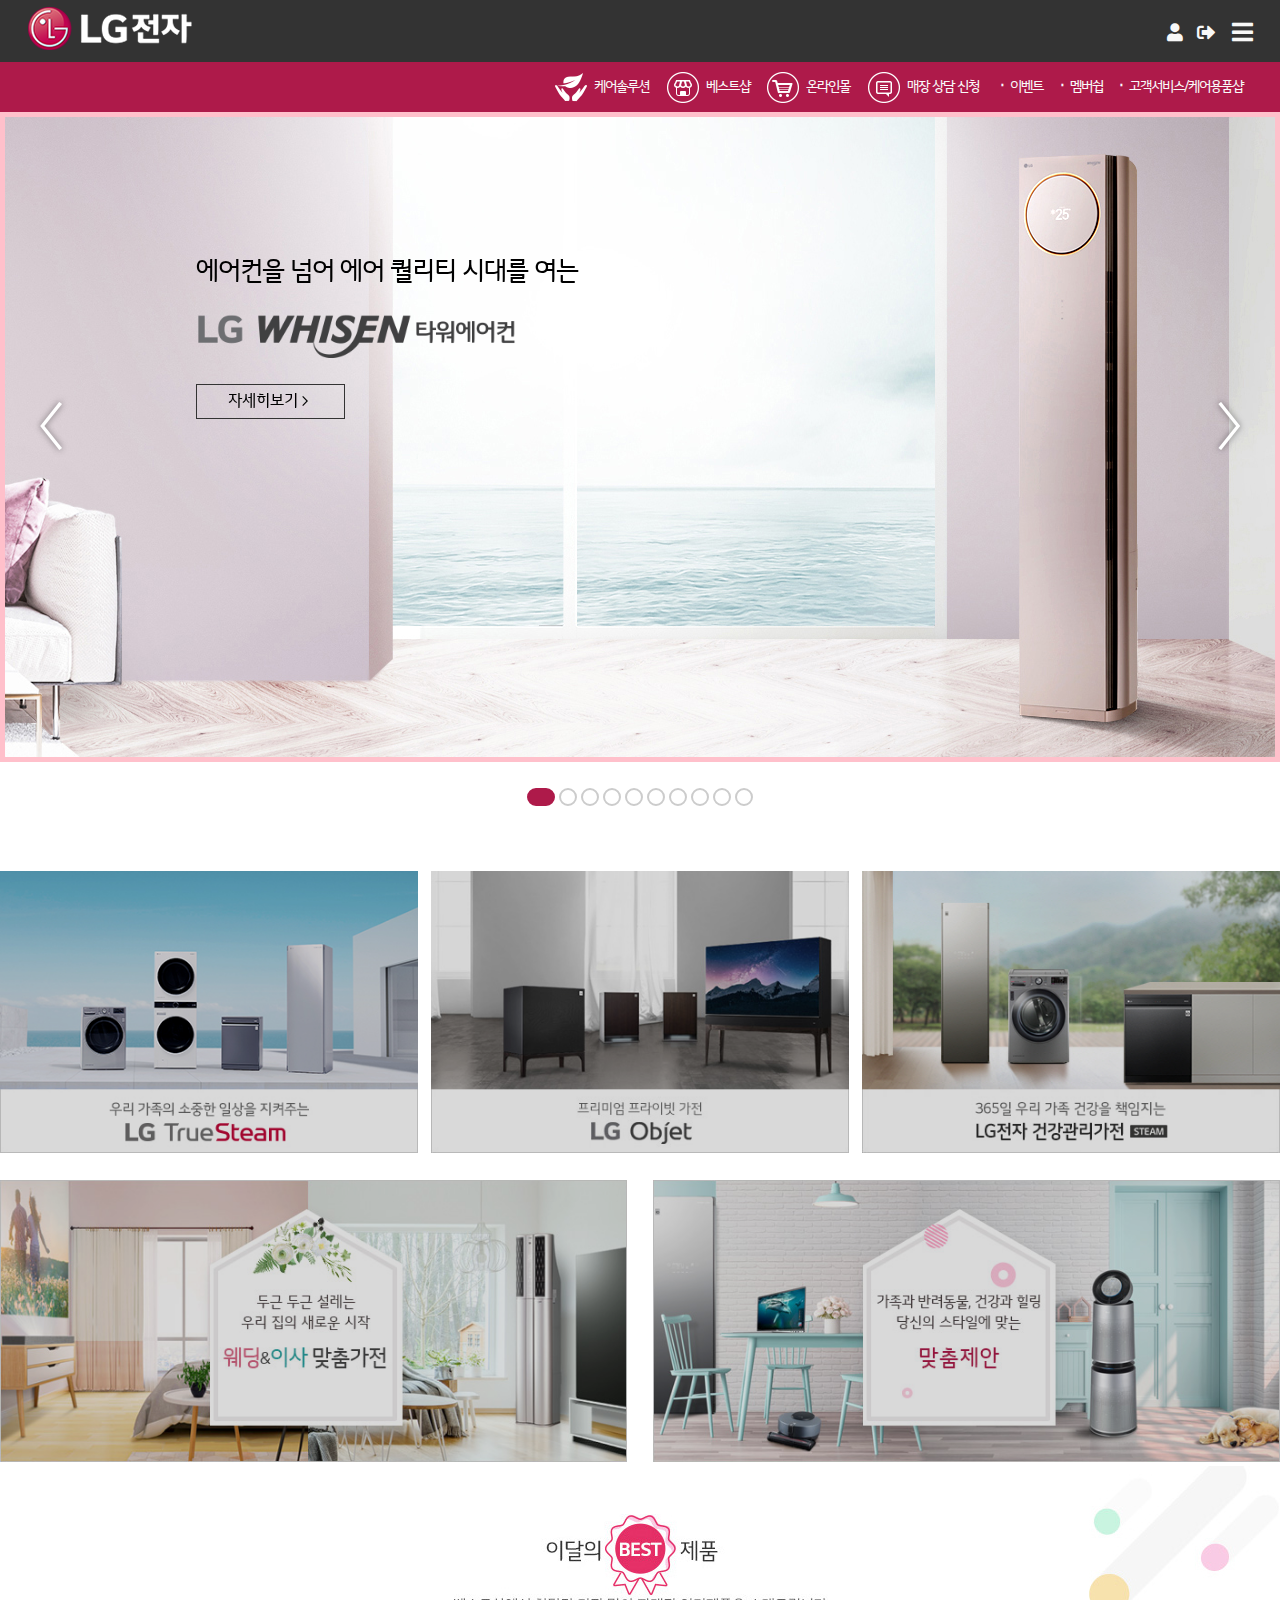
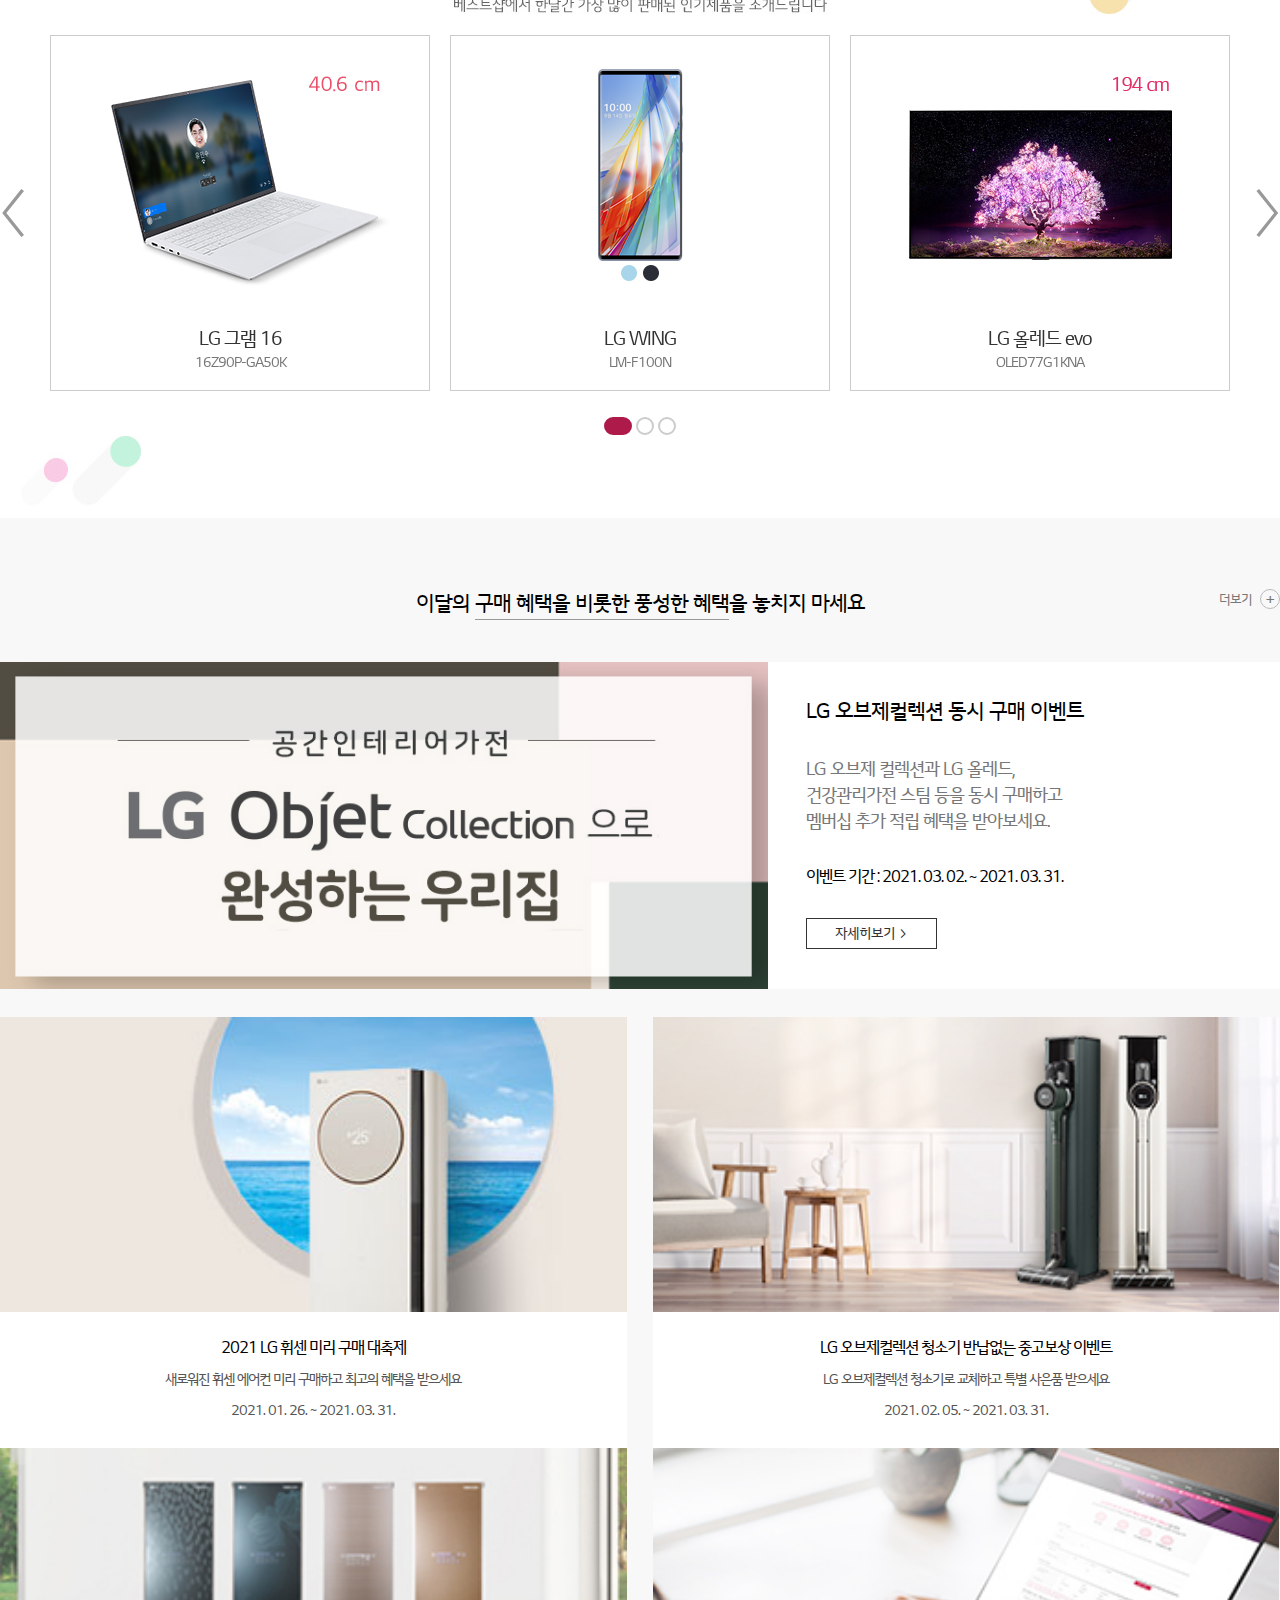
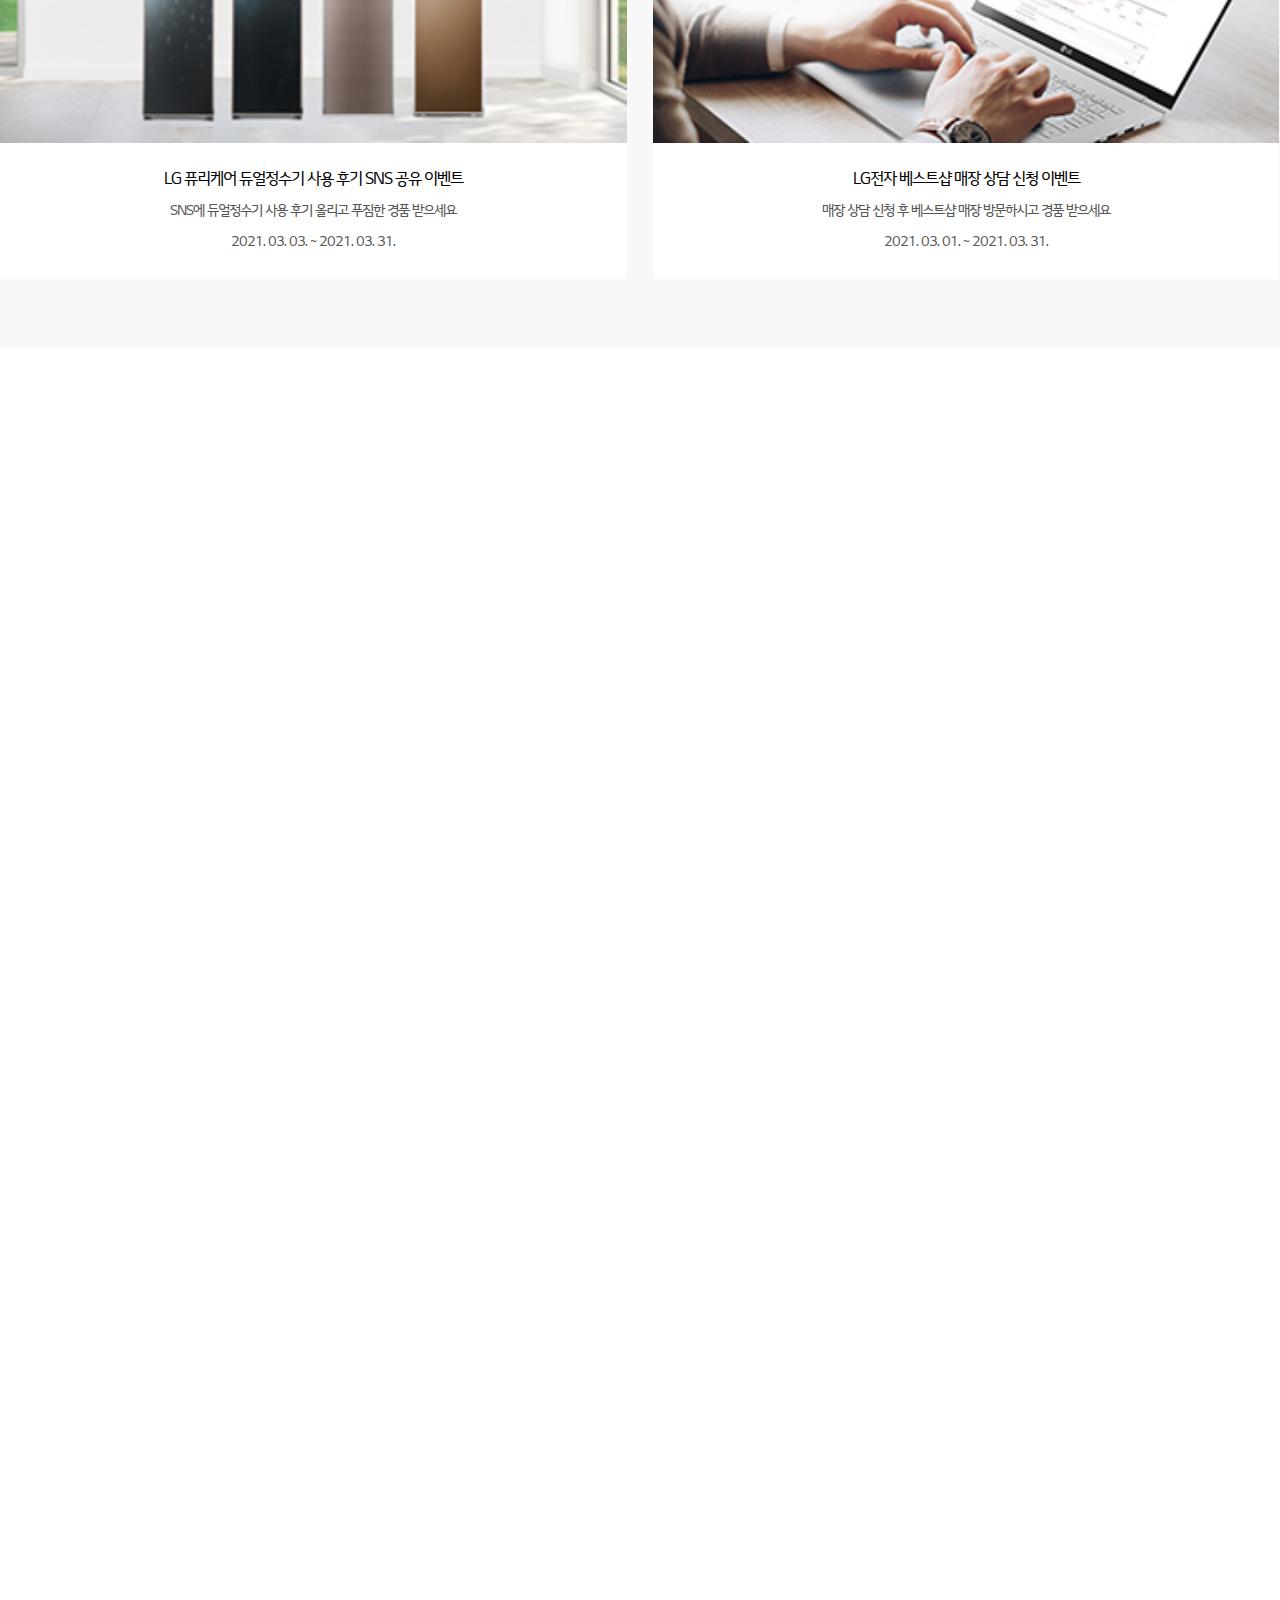
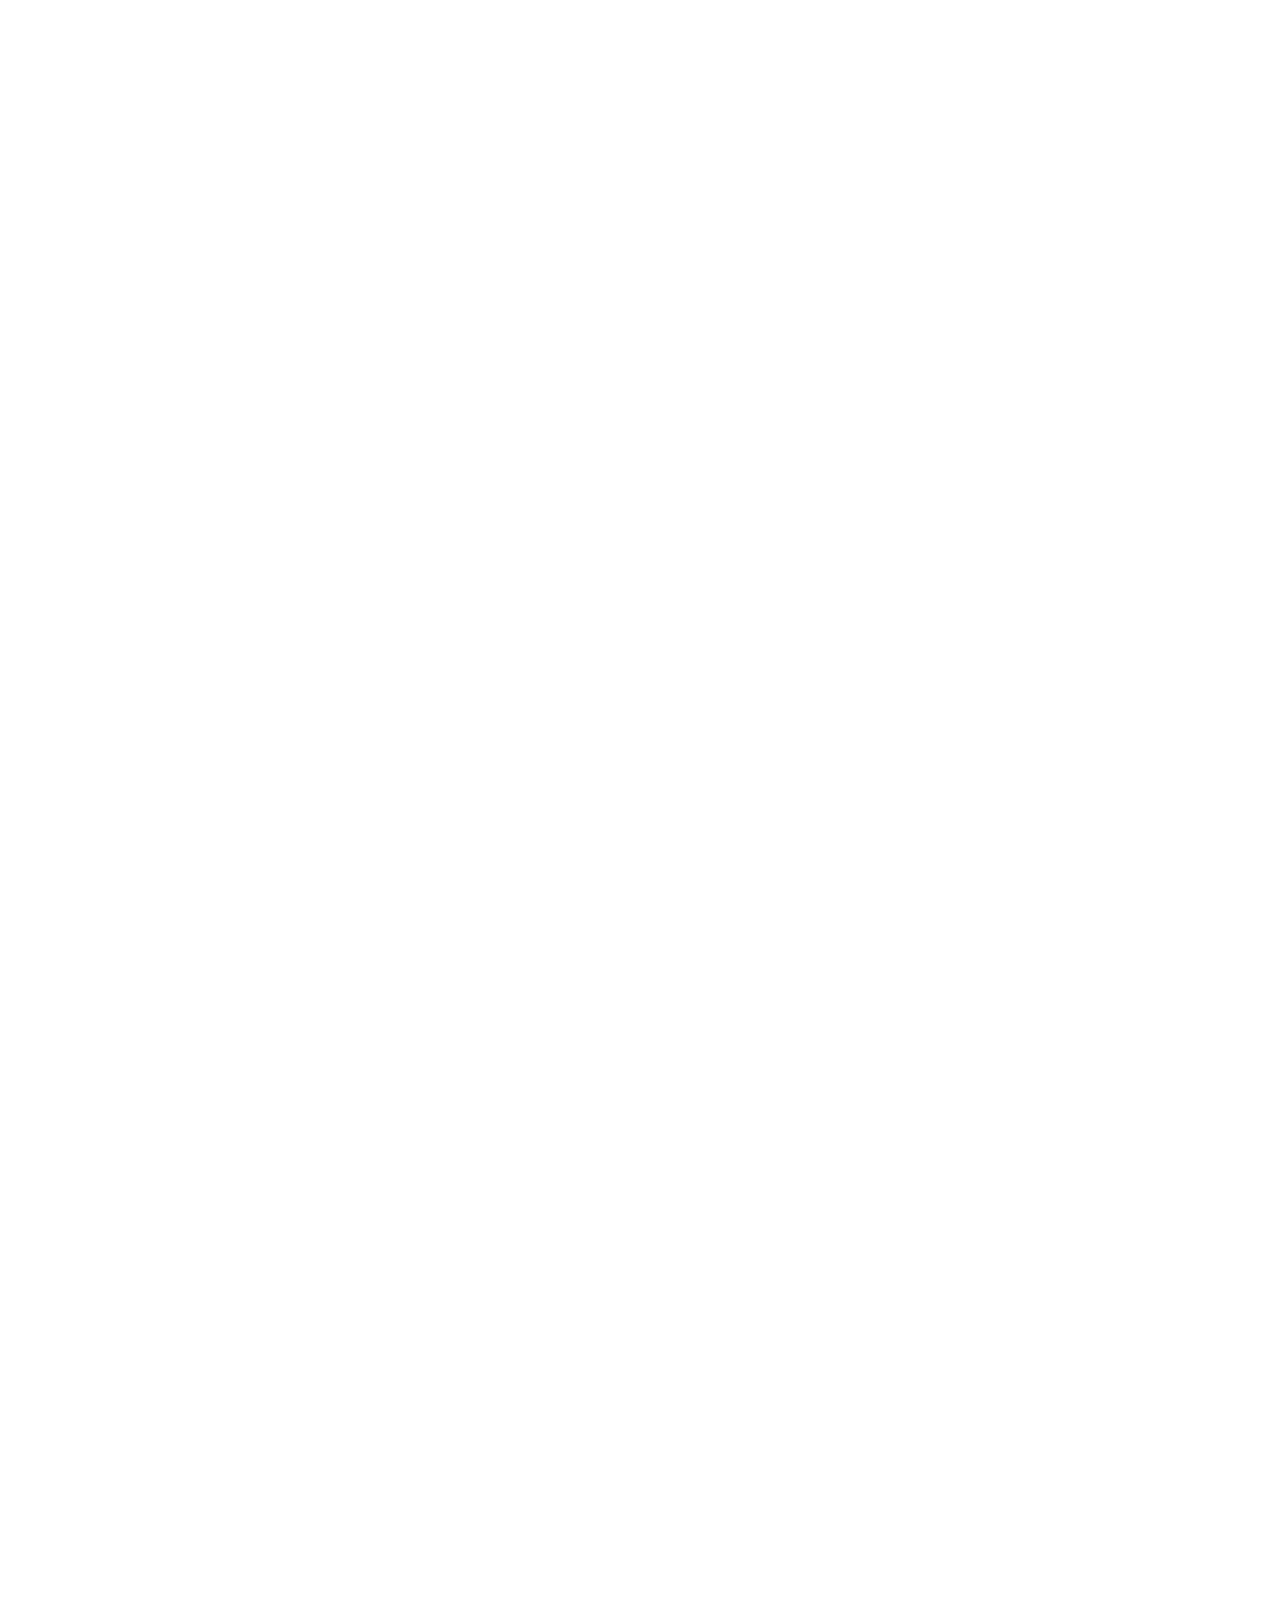
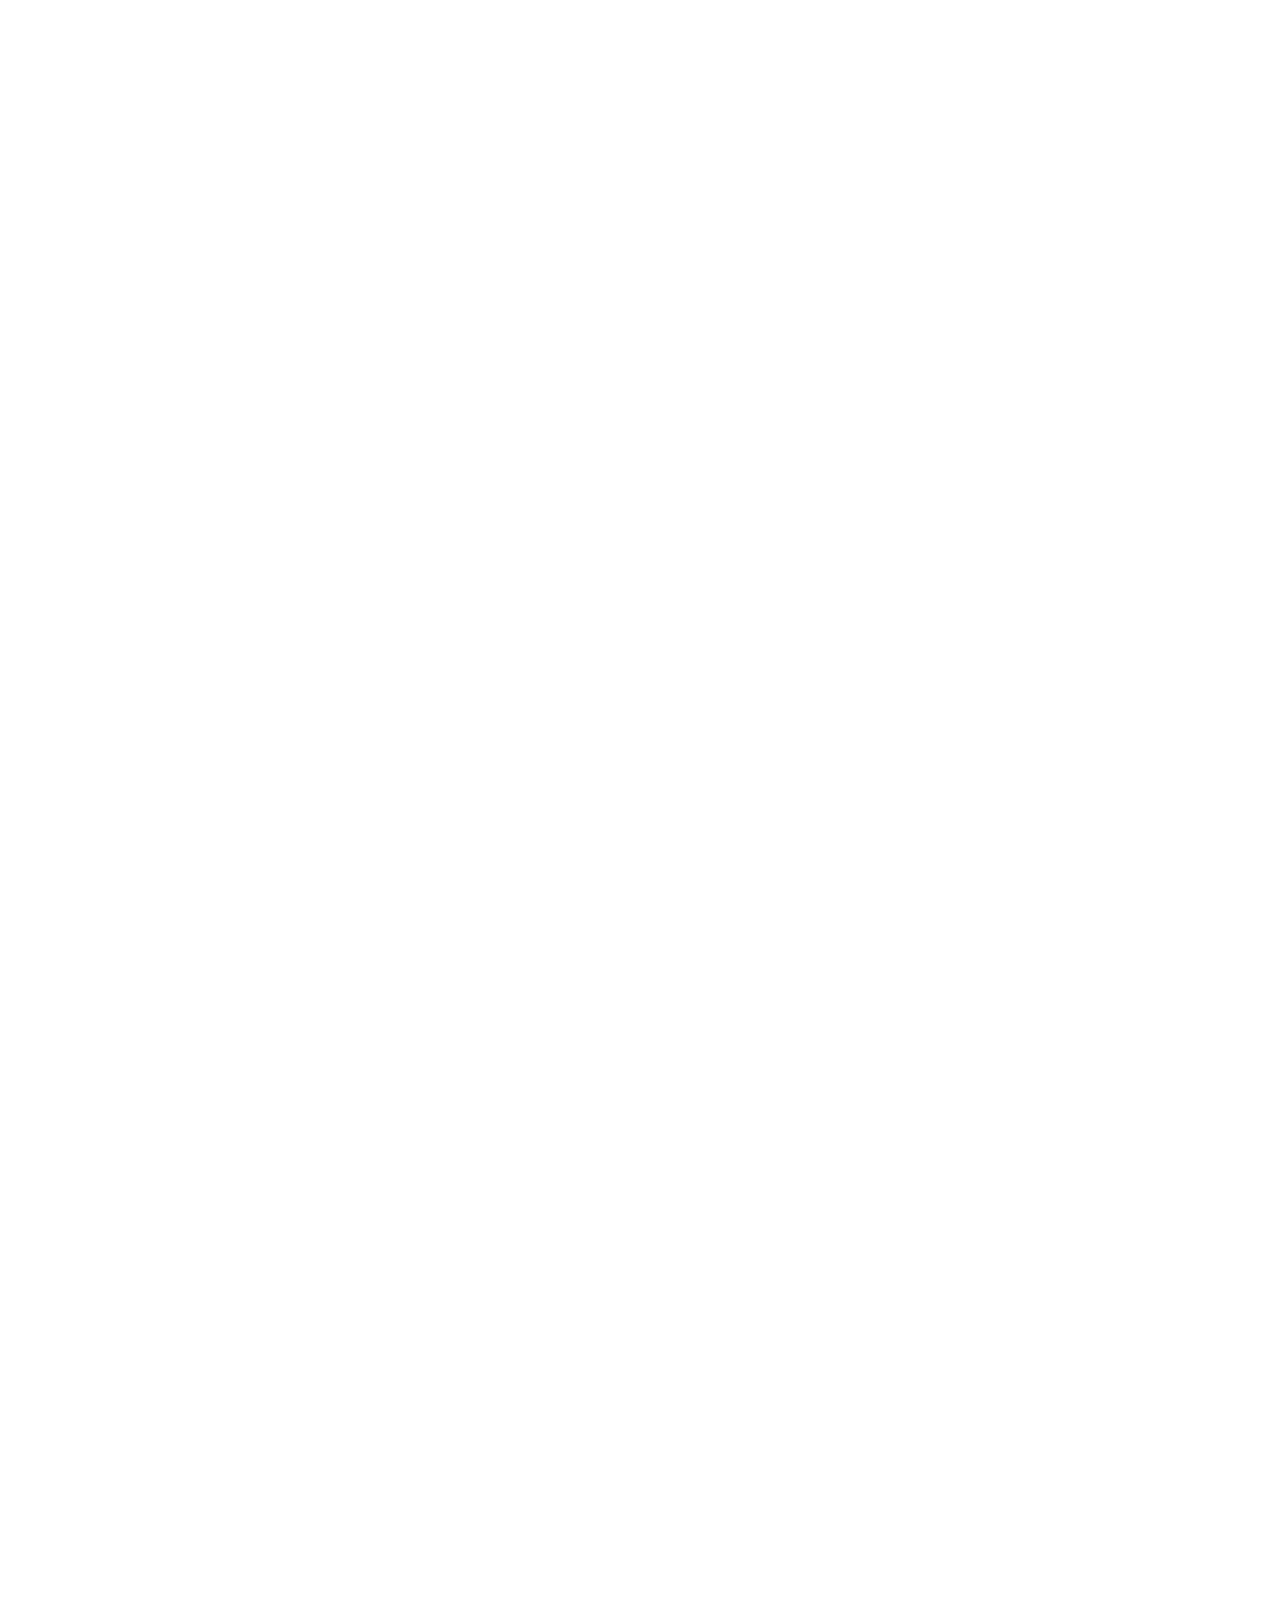
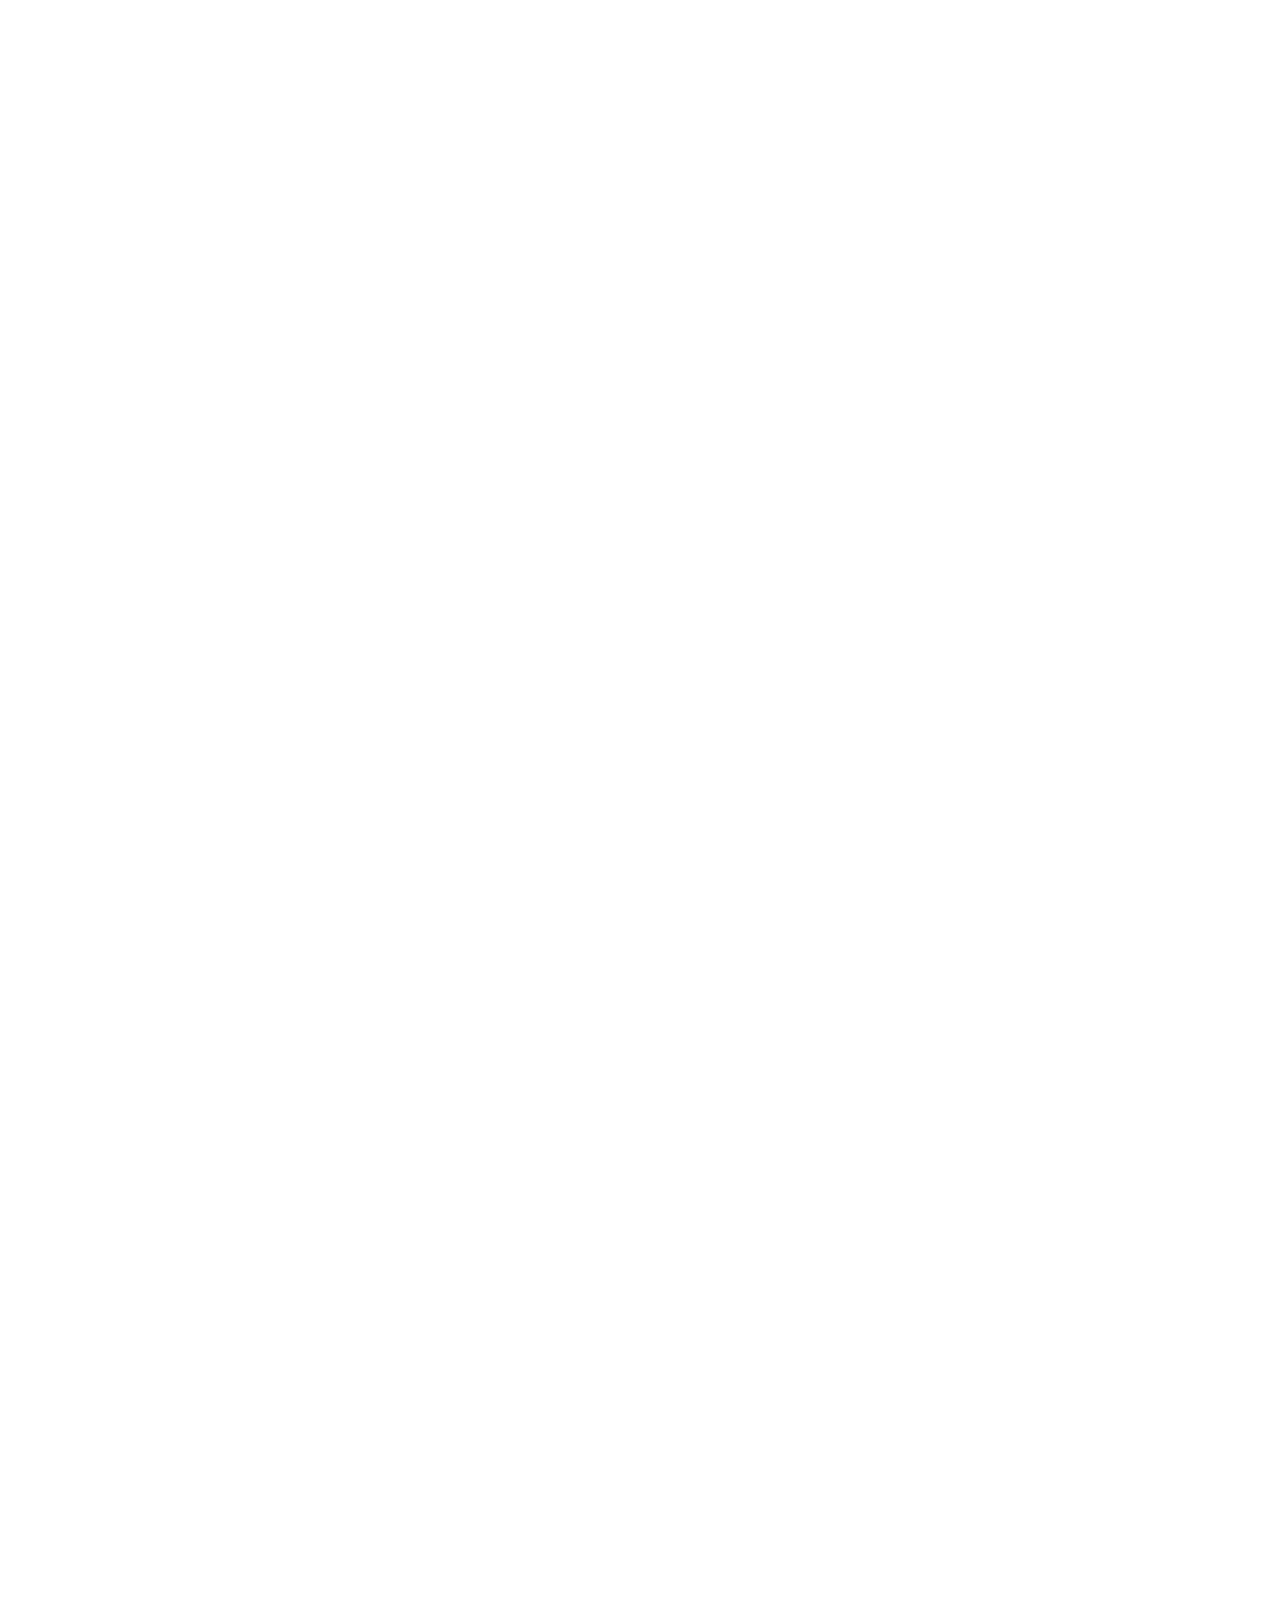
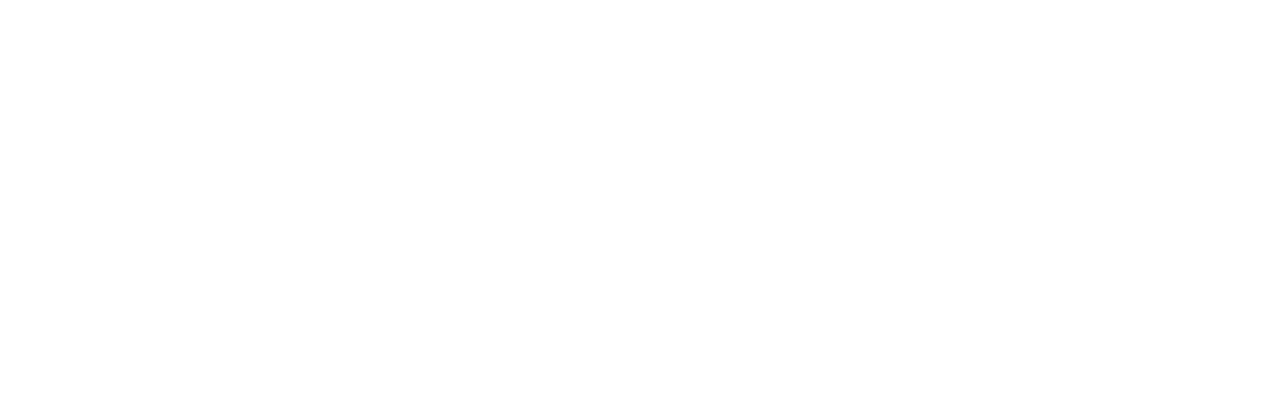
==== commit a040ab00: "evt-wrapper완성" ====
--- a/html/index.html
+++ b/html/index.html
@@ -567,6 +567,48 @@
           <button class="bt-detail">자세히보기 ></button>
         </div>
       </div>
+      <ul class="list-wrapper clearfix">
+        <li class="list">
+          <div class="photo-wrap">
+            <img src="../img/evt02.jpg" alt="이벤트" class="img">
+          </div>
+          <div class="cont-wrap">
+            <div class="title">2021 LG 휘센 미리 구매 대축제</div>
+            <div class="content">새로워진 휘센 에어컨 미리 구매하고 최고의 혜택을 받으세요</div>
+            <div class="date">2021. 01. 26. ~ 2021. 03. 31.</div>
+          </div>
+        </li>
+        <li class="list">
+          <div class="photo-wrap">
+            <img src="../img/evt03.jpg" alt="이벤트" class="img">
+          </div>
+          <div class="cont-wrap">
+            <div class="title">LG 오브제컬렉션 청소기 반납없는 중고보상 이벤트</div>
+            <div class="content">LG 오브제컬렉션 청소기로 교체하고 특별 사은품 받으세요</div>
+            <div class="date">2021. 02. 05. ~ 2021. 03. 31.</div>
+          </div>
+        </li>
+        <li class="list">
+          <div class="photo-wrap">
+            <img src="../img/evt04.jpg" alt="이벤트" class="img">
+          </div>
+          <div class="cont-wrap">
+            <div class="title">LG 퓨리케어 듀얼정수기 사용 후기 SNS 공유 이벤트</div>
+            <div class="content">SNS에 듀얼정수기 사용 후기 올리고 푸짐한 경품 받으세요</div>
+            <div class="date">2021. 03. 03. ~ 2021. 03. 31.</div>
+          </div>
+        </li>
+        <li class="list">
+          <div class="photo-wrap">
+            <img src="../img/evt05.jpg" alt="이벤트" class="img">
+          </div>
+          <div class="cont-wrap">
+            <div class="title">LG전자 베스트샵 매장 상담 신청 이벤트</div>
+            <div class="content">매장 상담 신청 후 베스트샵 매장 방문하시고 경품 받으세요</div>
+            <div class="date">2021. 03. 01. ~ 2021. 03. 31.</div>
+          </div>
+        </li>
+      </ul>
     </div>
   </section>
   <!-- .best-wrapper// -->
--- a/css/index.css
+++ b/css/index.css
@@ -162,16 +162,27 @@
 
   /**************** evt-wrapper **********************/
 .evt-wrapper {background-color: #f8f8f8; padding: 5em 0;}
+.evt-wrapper .wrapper3 {overflow: hidden;}
 .evt-wrapper > div > .title {position: relative; font-size: 1.5em; text-align: center; line-height: 1.5;}
 .evt-wrapper > div > .title > span {border-bottom: 1px solid #999; display: inline-block;}
 .evt-wrapper > div > .title .bt-more {position: absolute; top: 0; right: 0; font-size: .635em; color: #777;}
 .evt-wrapper > div > .title .bt-more::after {display: inline-block; content: '+'; width: 20px; height: 20px; box-sizing: border-box; border: 1px solid #bbb; font-size: 1.25em; line-height: 20px; border-radius: 50%; padding: 0 1px 2px 0; margin-left: .5em; transform:translateY(1px);}
-.evt-wrapper .cont-wrapper {background-color: #fff; margin: 2em auto 1em auto;}
+.evt-wrapper .cont-wrapper {background-color: #fff; margin: 3em auto 2em auto;}
 .evt-wrapper .cont-wrapper > div {float: left;}
-.evt-wrapper .banner-wrap {width: 100%; max-width: 800px;}
-.evt-wrapper .cont-wrap {padding: 3em;}
-.evt-wrapper .cont-wrap > h4.title {font-size: 1.6em;}
-.evt-wrapper .cont-wrap > p.content {font-size: 1.25em; color: #444; line-height: 1.35em;}
+.evt-wrapper .cont-wrapper > div.banner-wrap {width: 100%; max-width: 800px;}
+.evt-wrapper .cont-wrapper > div.cont-wrap {width: 100%; padding: 3%;}
+.evt-wrapper .cont-wrapper > div.cont-wrap > h4.title {font-size: 1.5em;}
+.evt-wrapper .cont-wrapper > div.cont-wrap > p.content {font-size: 1.25em; color: #777; line-height: 1.5; padding: 2em 0;}
+.evt-wrapper .cont-wrapper > div.cont-wrap > div.date {font-size: 1.125em; padding-bottom: 2em;}
+.evt-wrapper .cont-wrapper > div.cont-wrap > button.bt-detail {border: 1px solid #333; color: #333; padding: 0.5em 2em; background-color: transparent; font-family: inherit; font-size: inherit; cursor: pointer; transition: all 0.25s;}
+.evt-wrapper .cont-wrapper > div.cont-wrap > button.bt-detail:hover {background-color: #333; color: #f9f9f9;}
+
+.evt-wrapper .list-wrapper {width: 100%;}
+.evt-wrapper .list-wrapper > .list {float: left; width: 100%; background-color: #fff;}
+.evt-wrapper .list-wrapper > .list > .cont-wrap {padding: 1.5em 1em; text-align: center; letter-spacing: -1px; line-height: 1.2em;}
+.evt-wrapper .list-wrapper > .list > .cont-wrap > .title {font-size: 1.125em; padding: 0.5em 0;}
+.evt-wrapper .list-wrapper > .list > .cont-wrap > .content {color: #555; padding: 0.5em 0;}
+.evt-wrapper .list-wrapper > .list > .cont-wrap > .date {color: #555; padding: 0.5em 0;}
 
   /******************** 반응형 **********************/
 @media (min-width: 576px) {
@@ -189,6 +200,8 @@
   .link-wrapper .link-wrap:last-child > li {width: 48%; margin: 0.25% 1%;}
   /*   .best-wrapper > .slide-wrapper > .slide-stage > .slide-wrap {width: 102%;}
   .best-wrapper > .slide-wrapper > .slide-stage > .slide-wrap > .slide {width: 48%; margin-right: 2%;} */
+  .evt-wrapper .list-wrapper {width: 102%;}
+	.evt-wrapper .list-wrapper > .list {float: left; width: 48%; margin-right: 2%;}
 }
 
 @media (min-width: 992px) {
@@ -206,6 +219,8 @@
   .best-wrapper > .title-wrapper {background-image: url('../img/bestseller_bg_top.jpg'); background-repeat: no-repeat; background-position: right bottom;}
   .best-wrapper > .slide-wrapper {background-image: url('../img/bestseller_bg_bottom.jpg'); background-repeat: no-repeat; background-position: left bottom;}
 
+	.evt-wrapper .cont-wrapper > div.banner-wrap {width: 60%;}
+	.evt-wrapper .cont-wrapper > div.cont-wrap {width: 40%;}
 
 }
 
@@ -228,6 +243,8 @@
   .best-wrapper > .slide-wrapper {background-position: left 20% bottom;}
 /*   .best-wrapper > .slide-wrapper > .slide-stage > .slide-wrap {width: 101%;}
   .best-wrapper > .slide-wrapper > .slide-stage > .slide-wrap > .slide {width: 24%; margin-right: 1%;} */
+  .evt-wrapper .list-wrapper {width: 101%;}
+	.evt-wrapper .list-wrapper > .list {float: left; width: 24%; margin-right: 1%;}
 }
 
 @media (min-width: 1600px) {
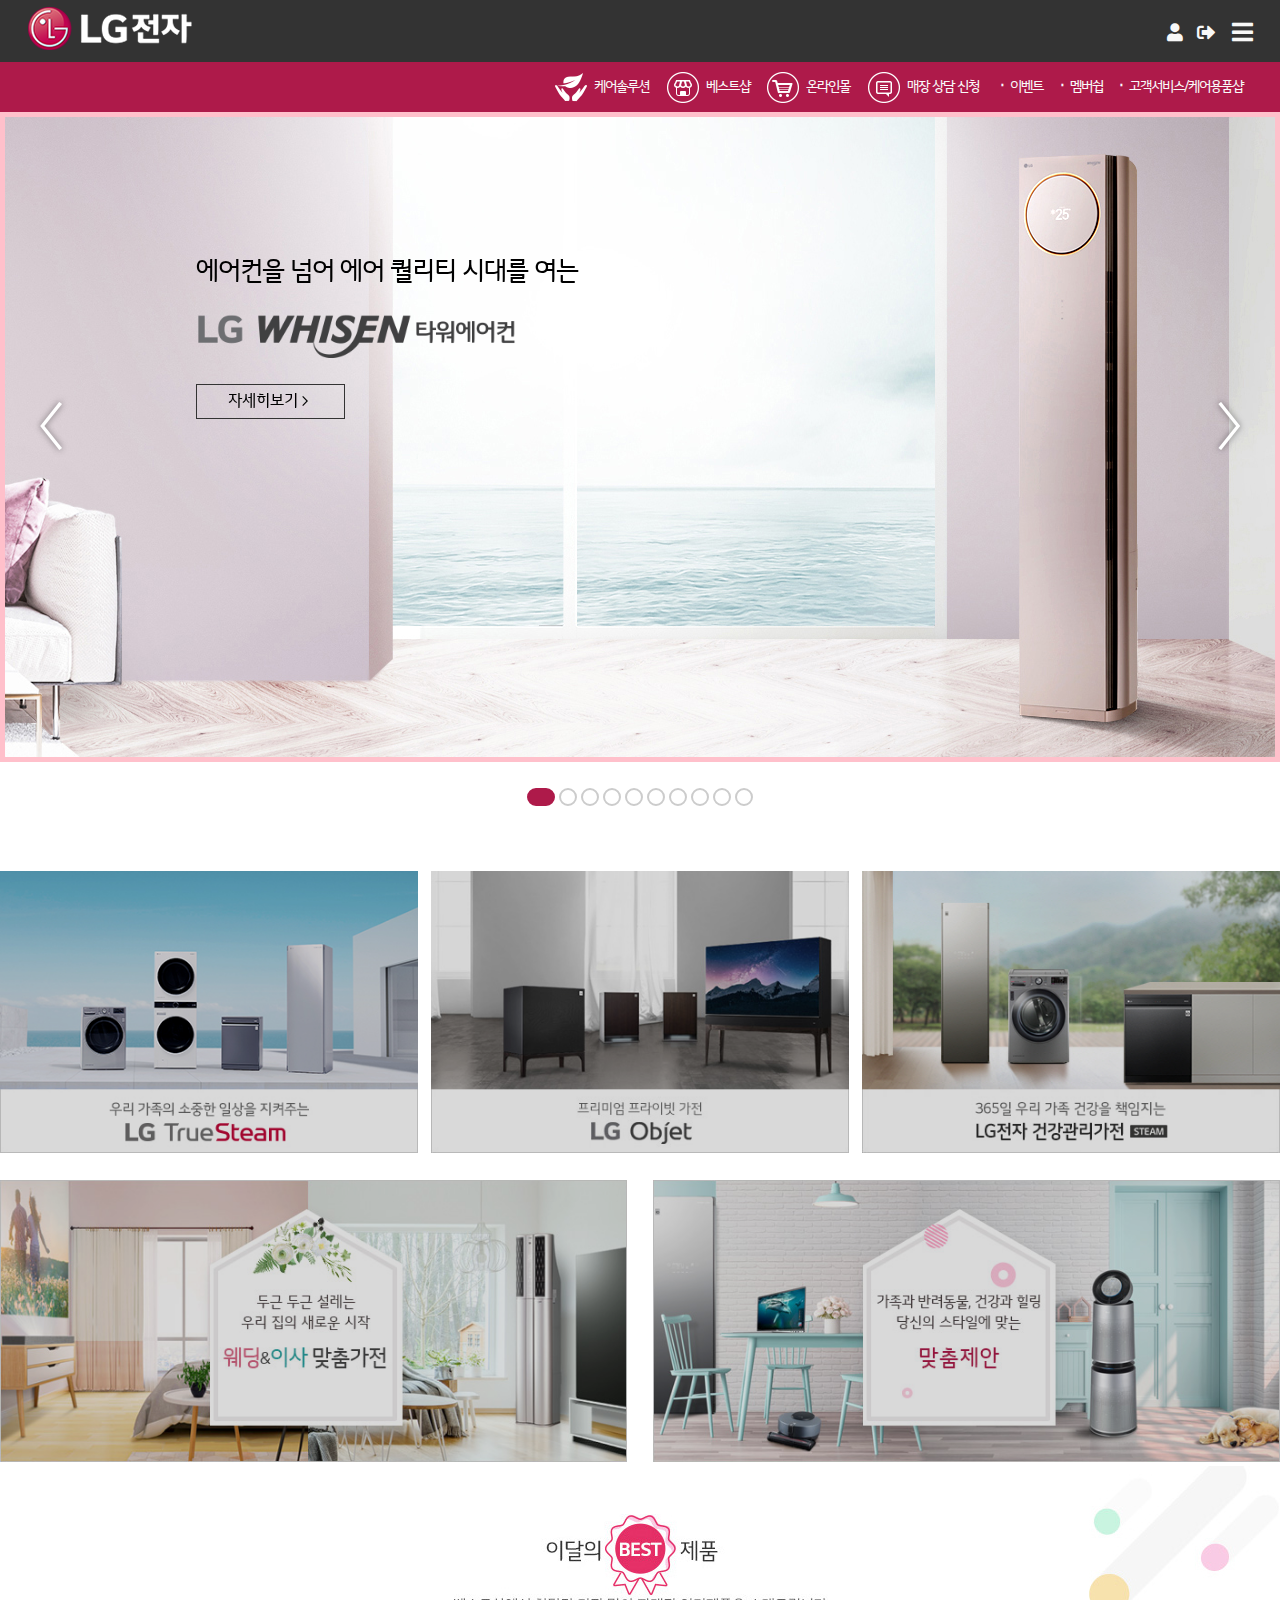
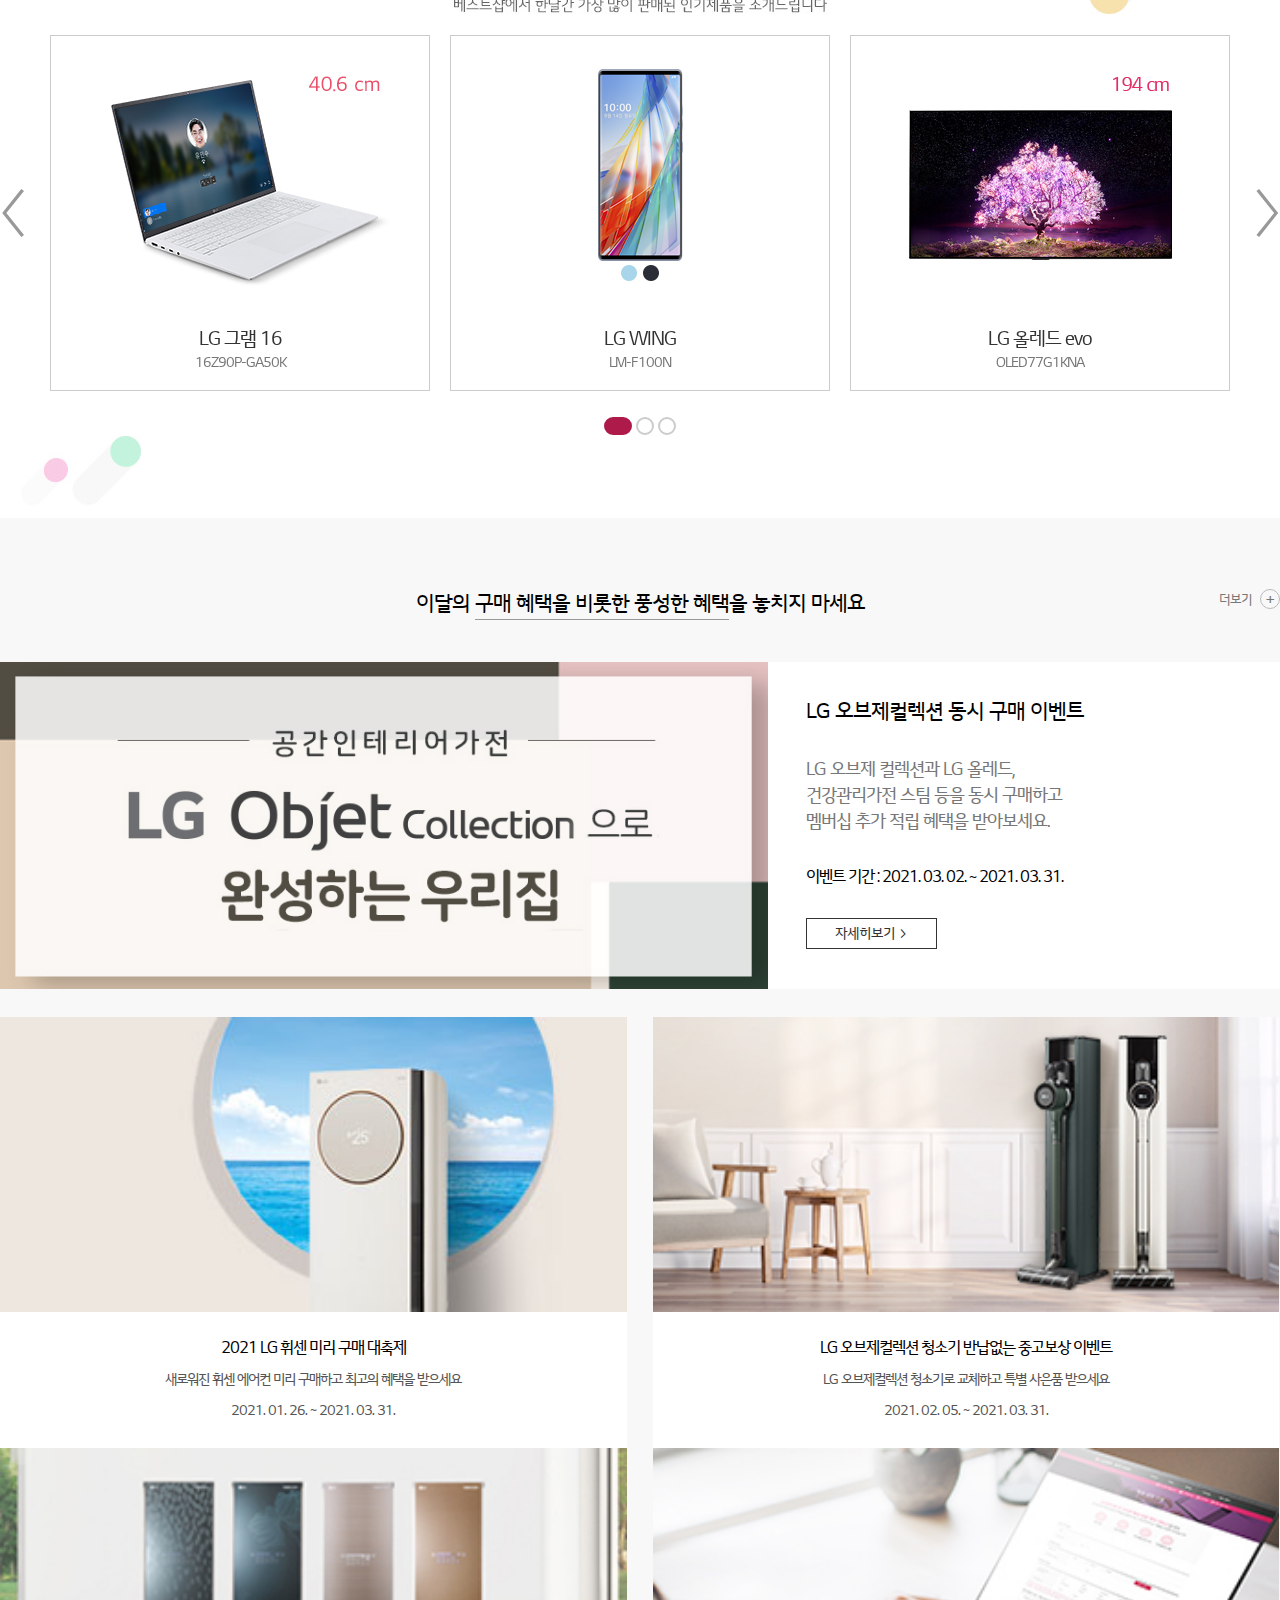
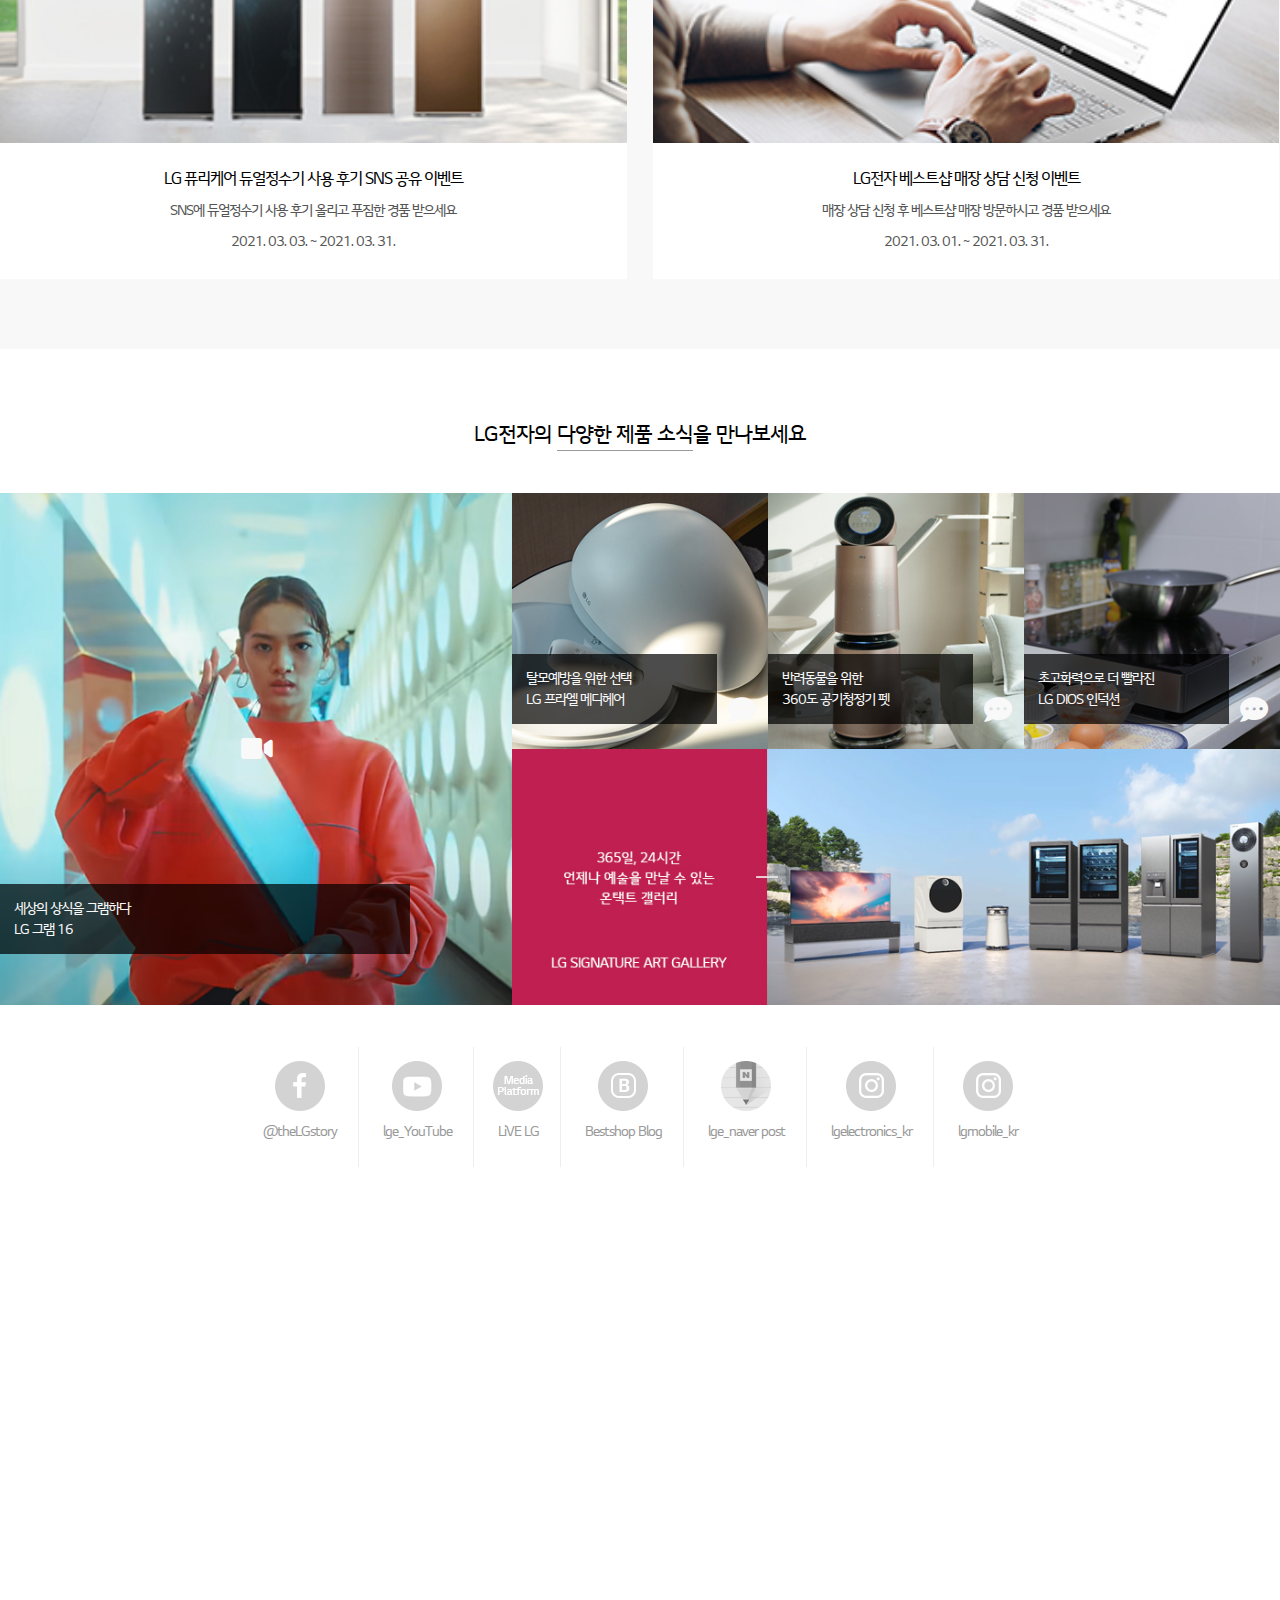
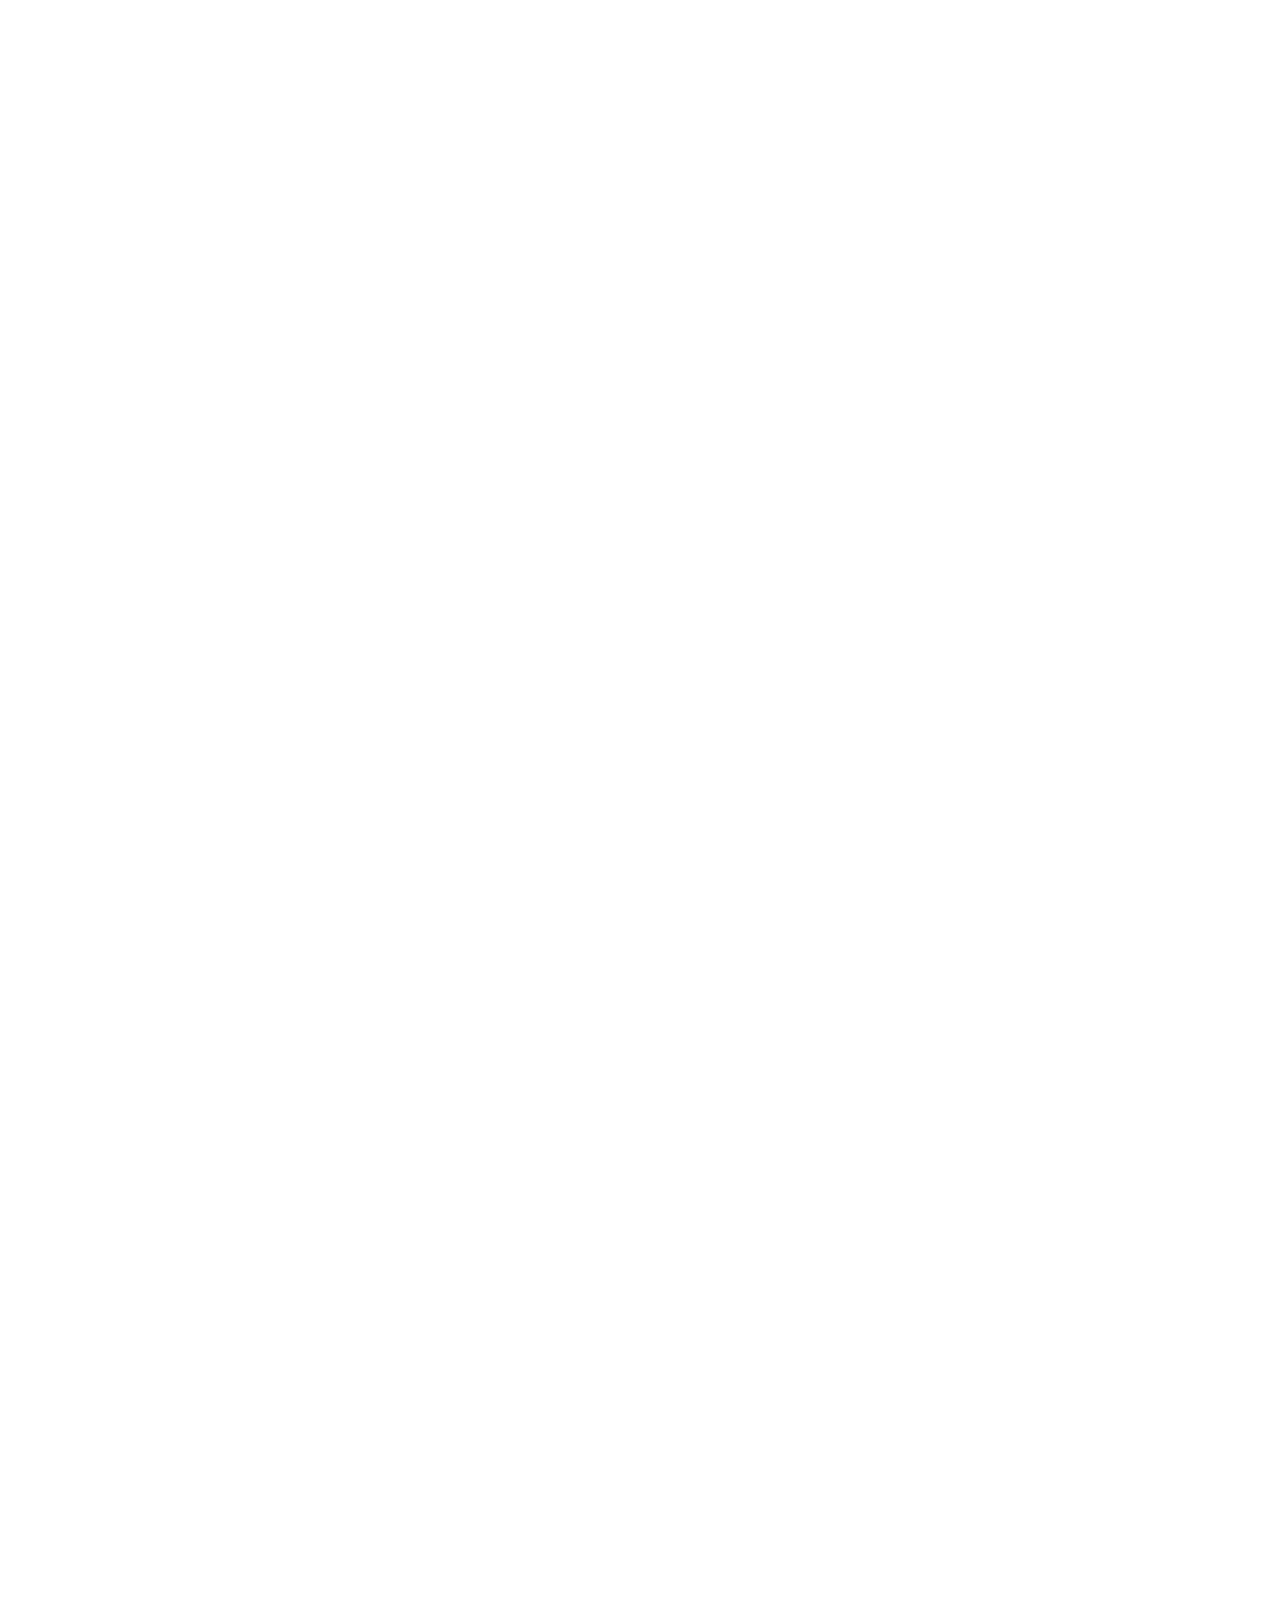
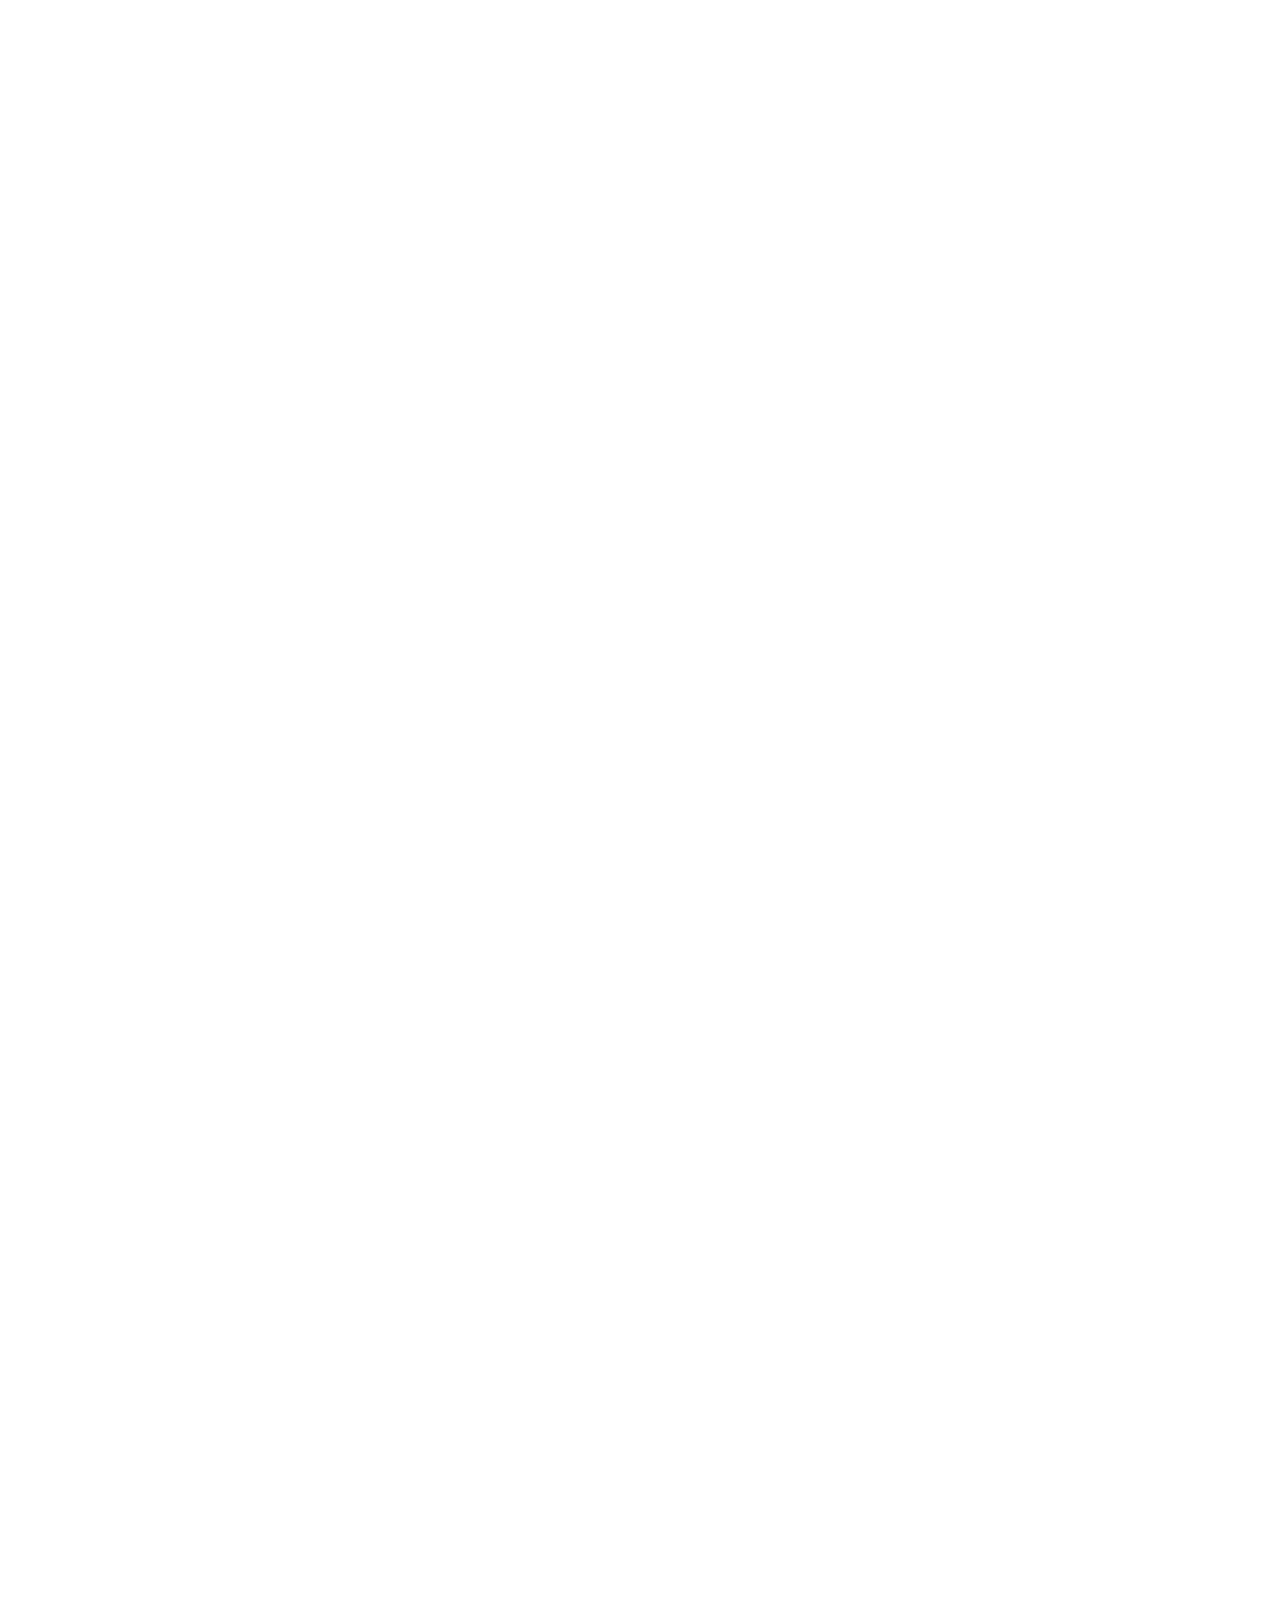
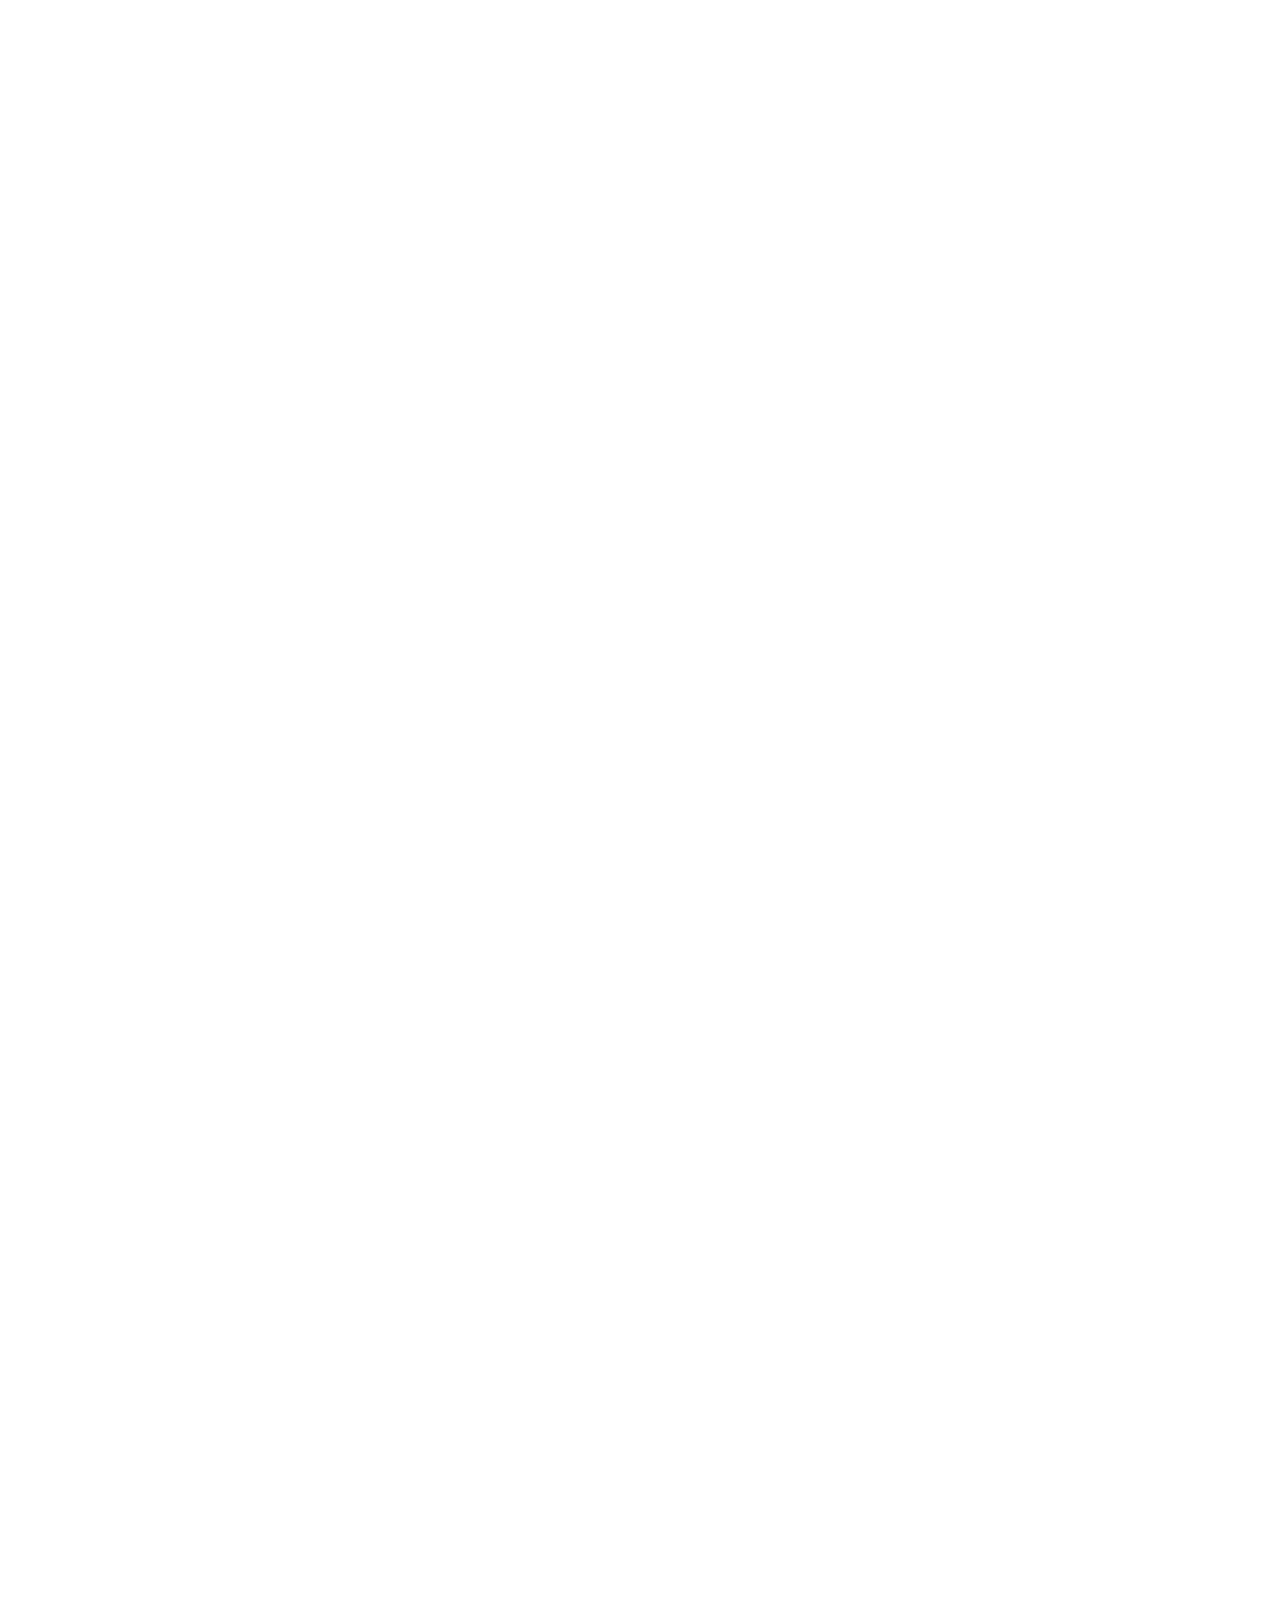
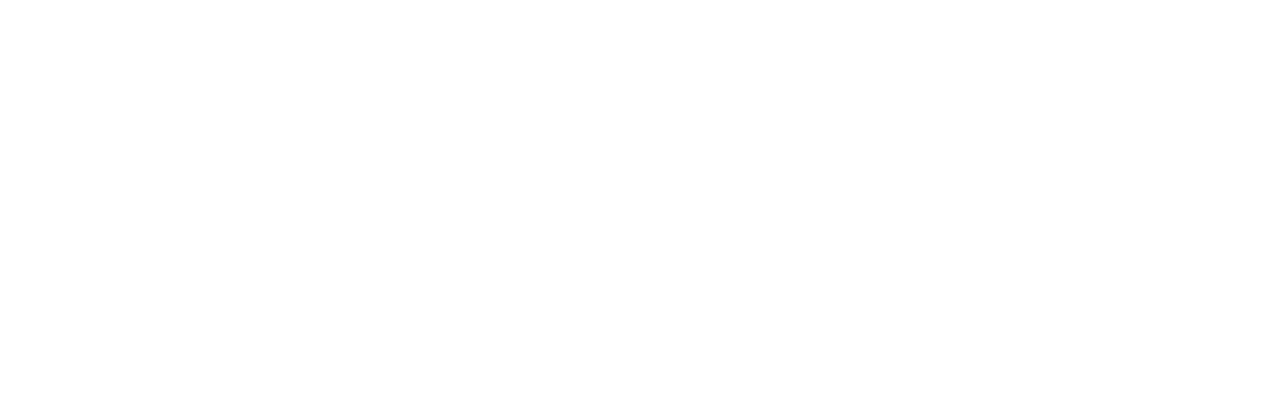
==== commit 67d0c21f: "info-wrap 완성" ====
--- a/html/index.html
+++ b/html/index.html
@@ -614,8 +614,75 @@
   <!-- .best-wrapper// -->
 
   <!-- .info-wrapper -->
-  <section class="info-wrapper">
-
+  <section class="info-wrapper wrapper3">
+    <h3 class="title">
+      LG전자의 <span>다양한 제품 소식</span>을 만나보세요
+    </h3>
+    <!-- ul.info-wrap>li.info>.img-wrap>img.img[src=../img/info0$.jpg] -->
+    <ul class="info-wrap clearfix">
+      <li class="info">
+        <img src="../img/info01.jpg" alt="info" class="img">
+        <div class="pop-wrap">
+          <span>세상의 상식을 그램하다</span><br>LG 그램 16
+        </div>
+        <i class="fa fa-video"></i>
+      </li>
+      <li class="info">
+        <img src="../img/info02.jpg" alt="info" class="img">
+        <div class="pop-wrap">
+          <span>탈모예방을 위한 선택</span><br>LG 프라엘 메디헤어
+        </div>
+        <i class="fa fa-comment-dots"></i>
+      </li>
+      <li class="info">
+        <img src="../img/info03.jpg" alt="info" class="img">
+        <div class="pop-wrap">
+          <span>반려동물을 위한</span><br>360도 공기청정기 펫
+        </div>
+        <i class="fa fa-comment-dots"></i>
+      </li>
+      <li class="info">
+        <img src="../img/info04.jpg" alt="info" class="img">
+        <div class="pop-wrap">
+          <span>초고화력으로 더 빨라진</span><br>LG DIOS 인덕션
+        </div>
+        <i class="fa fa-comment-dots"></i>
+      </li>
+      <li class="info">
+        <img src="../img/info05.jpg" alt="info" class="img">
+      </li>
+    </ul>
+    <ul class="sns-wrap">
+      <li class="sns">
+        <img src="../img/bt_facebok.png" alt="LG전자 페이스북">
+        <div class="title">@theLGstory</div>
+      </li>
+      <li class="sns">
+        <img src="../img/bt_youtube.png" alt="LG전자 유투브">
+        <div class="title">lge_YouTube</div>
+      </li>
+      <li class="sns">
+        <img src="../img/bt_media.png" alt="LG전자 LiVE LG">
+        <div class="title">LiVE LG</div>
+      </li>
+      <li class="sns">
+        <img src="../img/bt_blog.png" alt="LG전자 베스트샵">
+        <div class="title">Bestshop Blog</div>
+      </li>
+      <li class="divide"></li>
+      <li class="sns">
+        <img src="../img/bt_post.png" alt="LG전자 포스트">
+        <div class="title">lge_naver post</div>
+      </li>
+      <li class="sns">
+        <img src="../img/bt_insta.png" alt="LG전자 인스타그램">
+        <div class="title">lgelectronics_kr</div>
+      </li>
+      <li class="sns">
+        <img src="../img/bt_insta2.png" alt="LG전자 mobile 인스타그램">
+        <div class="title">lgmobile_kr</div>
+      </li>
+    </ul>
   </section>
   <!-- .info-wrapper// -->
 
--- a/css/index.css
+++ b/css/index.css
@@ -46,6 +46,11 @@
 .bt:hover {color: #444;}
 .bt.bt-prev {left: 0;}
 .bt.bt-next {right: 0;}
+
+.wrapper3 > h3.title {position: relative; font-size: 1.5em; text-align: center; line-height: 1.5; margin-bottom: 2em;}
+.wrapper3 > h3.title > span {border-bottom: 1px solid #999; display: inline-block;}
+.wrapper3 > h3.title .bt-more {position: absolute; top: 0; right: 0; font-size: .635em; color: #777;}
+.wrapper3 > h3.title .bt-more::after {display: inline-block; content: '+'; width: 20px; height: 20px; box-sizing: border-box; border: 1px solid #bbb; font-size: 1.25em; line-height: 20px; border-radius: 50%; padding: 0 1px 2px 0; margin-left: .5em; transform:translateY(1px);}
 /******************* header-wrapper *************************/
 
 .header-wrapper {}
@@ -163,10 +168,7 @@
   /**************** evt-wrapper **********************/
 .evt-wrapper {background-color: #f8f8f8; padding: 5em 0;}
 .evt-wrapper .wrapper3 {overflow: hidden;}
-.evt-wrapper > div > .title {position: relative; font-size: 1.5em; text-align: center; line-height: 1.5;}
-.evt-wrapper > div > .title > span {border-bottom: 1px solid #999; display: inline-block;}
-.evt-wrapper > div > .title .bt-more {position: absolute; top: 0; right: 0; font-size: .635em; color: #777;}
-.evt-wrapper > div > .title .bt-more::after {display: inline-block; content: '+'; width: 20px; height: 20px; box-sizing: border-box; border: 1px solid #bbb; font-size: 1.25em; line-height: 20px; border-radius: 50%; padding: 0 1px 2px 0; margin-left: .5em; transform:translateY(1px);}
+
 .evt-wrapper .cont-wrapper {background-color: #fff; margin: 3em auto 2em auto;}
 .evt-wrapper .cont-wrapper > div {float: left;}
 .evt-wrapper .cont-wrapper > div.banner-wrap {width: 100%; max-width: 800px;}
@@ -183,6 +185,29 @@
 .evt-wrapper .list-wrapper > .list > .cont-wrap > .title {font-size: 1.125em; padding: 0.5em 0;}
 .evt-wrapper .list-wrapper > .list > .cont-wrap > .content {color: #555; padding: 0.5em 0;}
 .evt-wrapper .list-wrapper > .list > .cont-wrap > .date {color: #555; padding: 0.5em 0;}
+.evt-wrapper .list-wrapper > .list > .cont-wrap:hover {text-decoration: underline;}
+
+  /******************** info-wrapper **********************/
+  .info-wrapper {padding: 5em 0; overflow: hidden;}
+  .info-wrapper .info-wrap {margin-bottom: 3em;}
+  .info-wrapper .info-wrap .info {position: relative; float: left;}
+  .info-wrapper .info-wrap .info:nth-child(1) {width: 50%}
+  .info-wrapper .info-wrap .info:nth-child(2) {width: 50%}
+  .info-wrapper .info-wrap .info:nth-child(3) {width: 50%}
+  .info-wrapper .info-wrap .info:nth-child(4) {width: 50%}
+  .info-wrapper .info-wrap .info:nth-child(5) {width: 100%; display: none;}
+  
+  .info-wrapper > .info-wrap > .info > .pop-wrap {position: absolute; background-color: rgba(0,0,0,.7); color: #f9f9f9; padding: 1em; bottom: 0; left: 0; width: 100%; line-height: 1.5;text-align: center;}
+  .info-wrapper > .info-wrap > .info > .pop-wrap > br {display: none;}
+  .info-wrapper > .info-wrap > .info > .pop-wrap > span {display: none; font-size: 1.25em;}
+  .info-wrapper > .info-wrap > .info > .fa {position: absolute;color: #f9f9f9; font-size: 2em; display: none;}
+  .info-wrapper > .info-wrap > .info:first-child > .fa {top: 50%; left: 50%; transform: translate(-50%, -50%);}
+  .info-wrapper > .info-wrap > .info:not(:first-child) > .fa {bottom: 10%; right: 5%;}
+  
+  .info-wrapper > .sns-wrap {text-align: center;}
+  .info-wrapper > .sns-wrap > .divide {border: 1px solid #eee;}
+  .info-wrapper > .sns-wrap > .sns {display: inline-block; text-align: center; padding: 1em .5em;}
+  .info-wrapper > .sns-wrap > .sns > .title {color: #999; padding: 1em;}
 
   /******************** 반응형 **********************/
 @media (min-width: 576px) {
@@ -202,6 +227,16 @@
   .best-wrapper > .slide-wrapper > .slide-stage > .slide-wrap > .slide {width: 48%; margin-right: 2%;} */
   .evt-wrapper .list-wrapper {width: 102%;}
 	.evt-wrapper .list-wrapper > .list {float: left; width: 48%; margin-right: 2%;}
+
+  .info-wrapper .info-wrap .info:nth-child(1) {width: 25%}
+  .info-wrapper .info-wrap .info:nth-child(2) {width: 25%}
+  .info-wrapper .info-wrap .info:nth-child(3) {width: 25%}
+  .info-wrapper .info-wrap .info:nth-child(4) {width: 25%}
+  .info-wrapper .info-wrap .info:nth-child(5) {width: 100%; display: block;}
+
+  .info-wrapper > .sns-wrap > .divide {display: none;}
+  .info-wrapper > .sns-wrap > .sns:not(:last-child) {border-right: 1px solid #eee;}
+
 }
 
 @media (min-width: 992px) {
@@ -225,8 +260,15 @@
 }
 
 @media (min-width: 1200px) {
-
-
+  .info-wrapper .info-wrap .info:nth-child(1) {width: 40%}
+  .info-wrapper .info-wrap .info:nth-child(2) {width: 20%}
+  .info-wrapper .info-wrap .info:nth-child(3) {width: 20%}
+  .info-wrapper .info-wrap .info:nth-child(4) {width: 20%}
+  .info-wrapper .info-wrap .info:nth-child(5) {width: 60%}
+  .info-wrapper > .info-wrap > .info > .fa {display: block;}
+  .info-wrapper > .info-wrap > .info > .pop-wrap {bottom: 10%; width: 80%; text-align: left;}
+  .info-wrapper > .info-wrap > .info > .pop-wrap > br {display: inline;}
+  .info-wrapper > .info-wrap > .info > .pop-wrap > span {display: inline; font-size: 1em;}
 }
 
 @media (min-width: 1400px) {
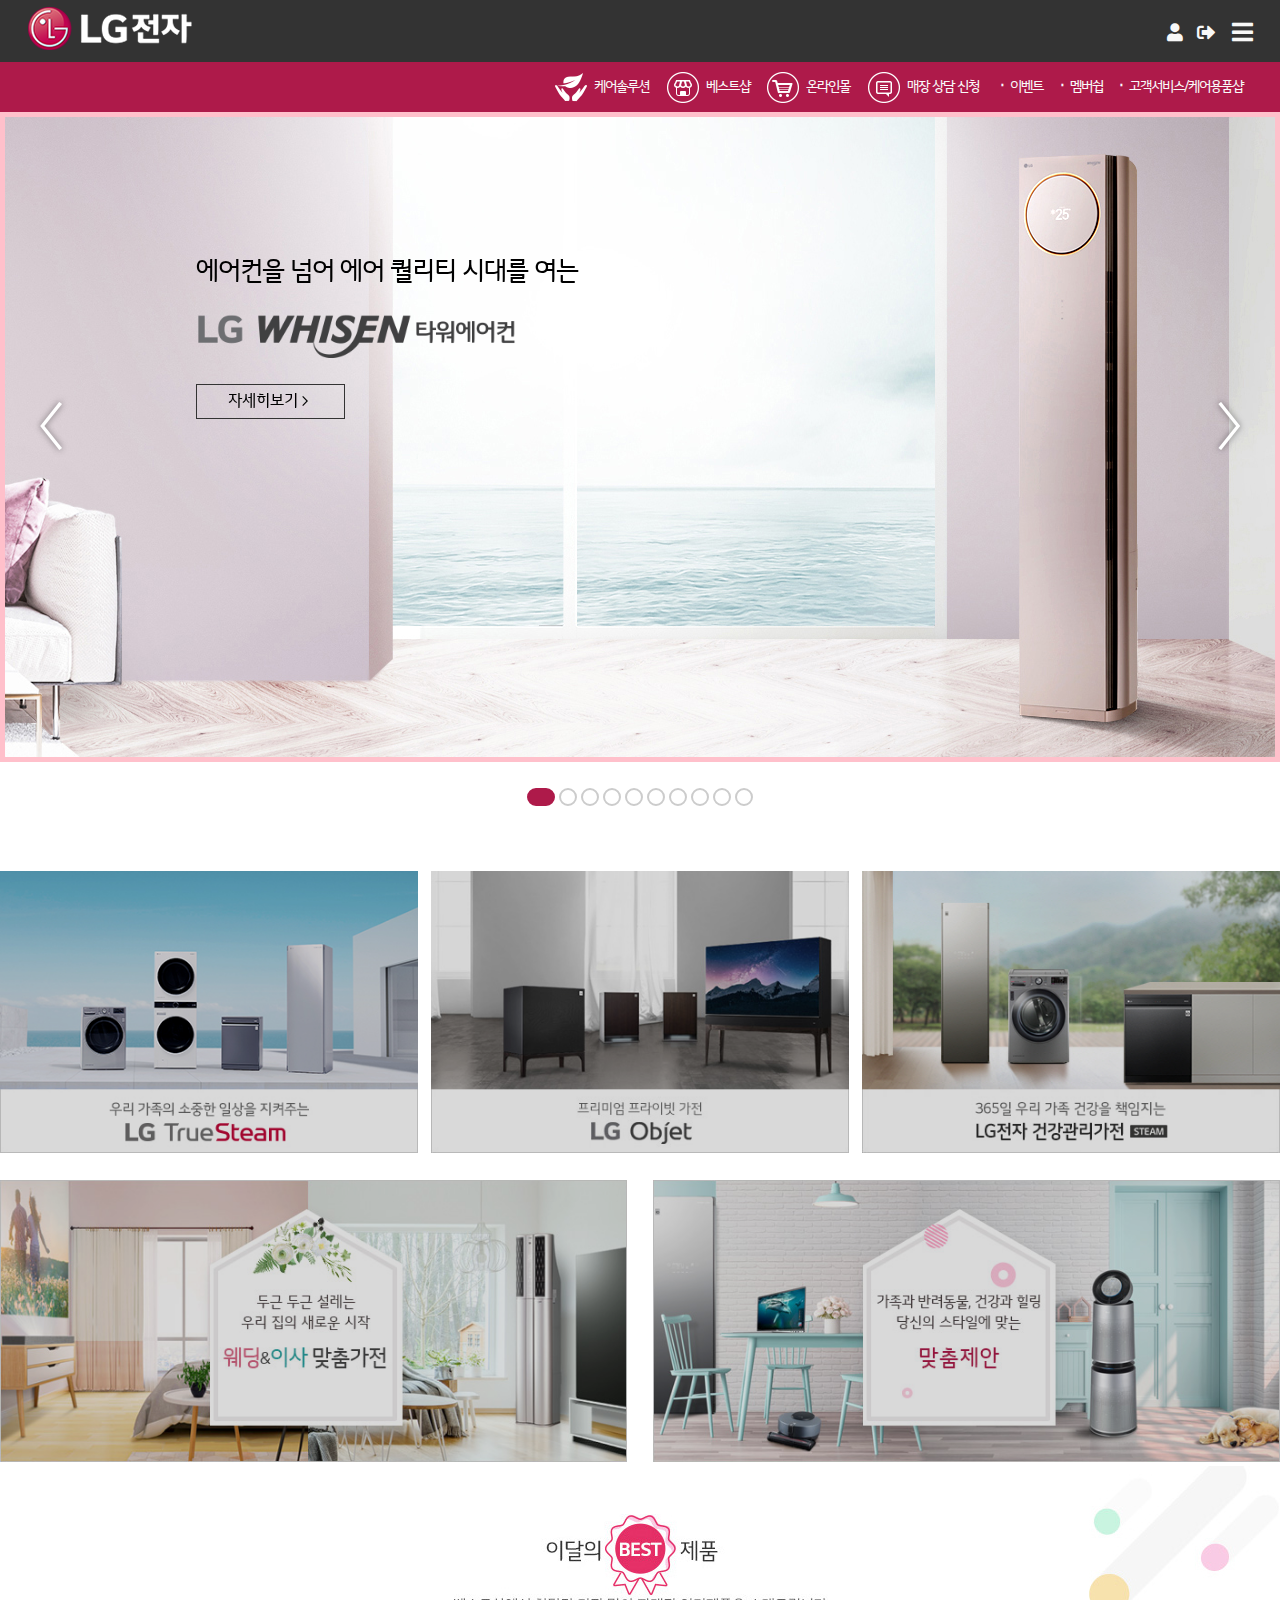
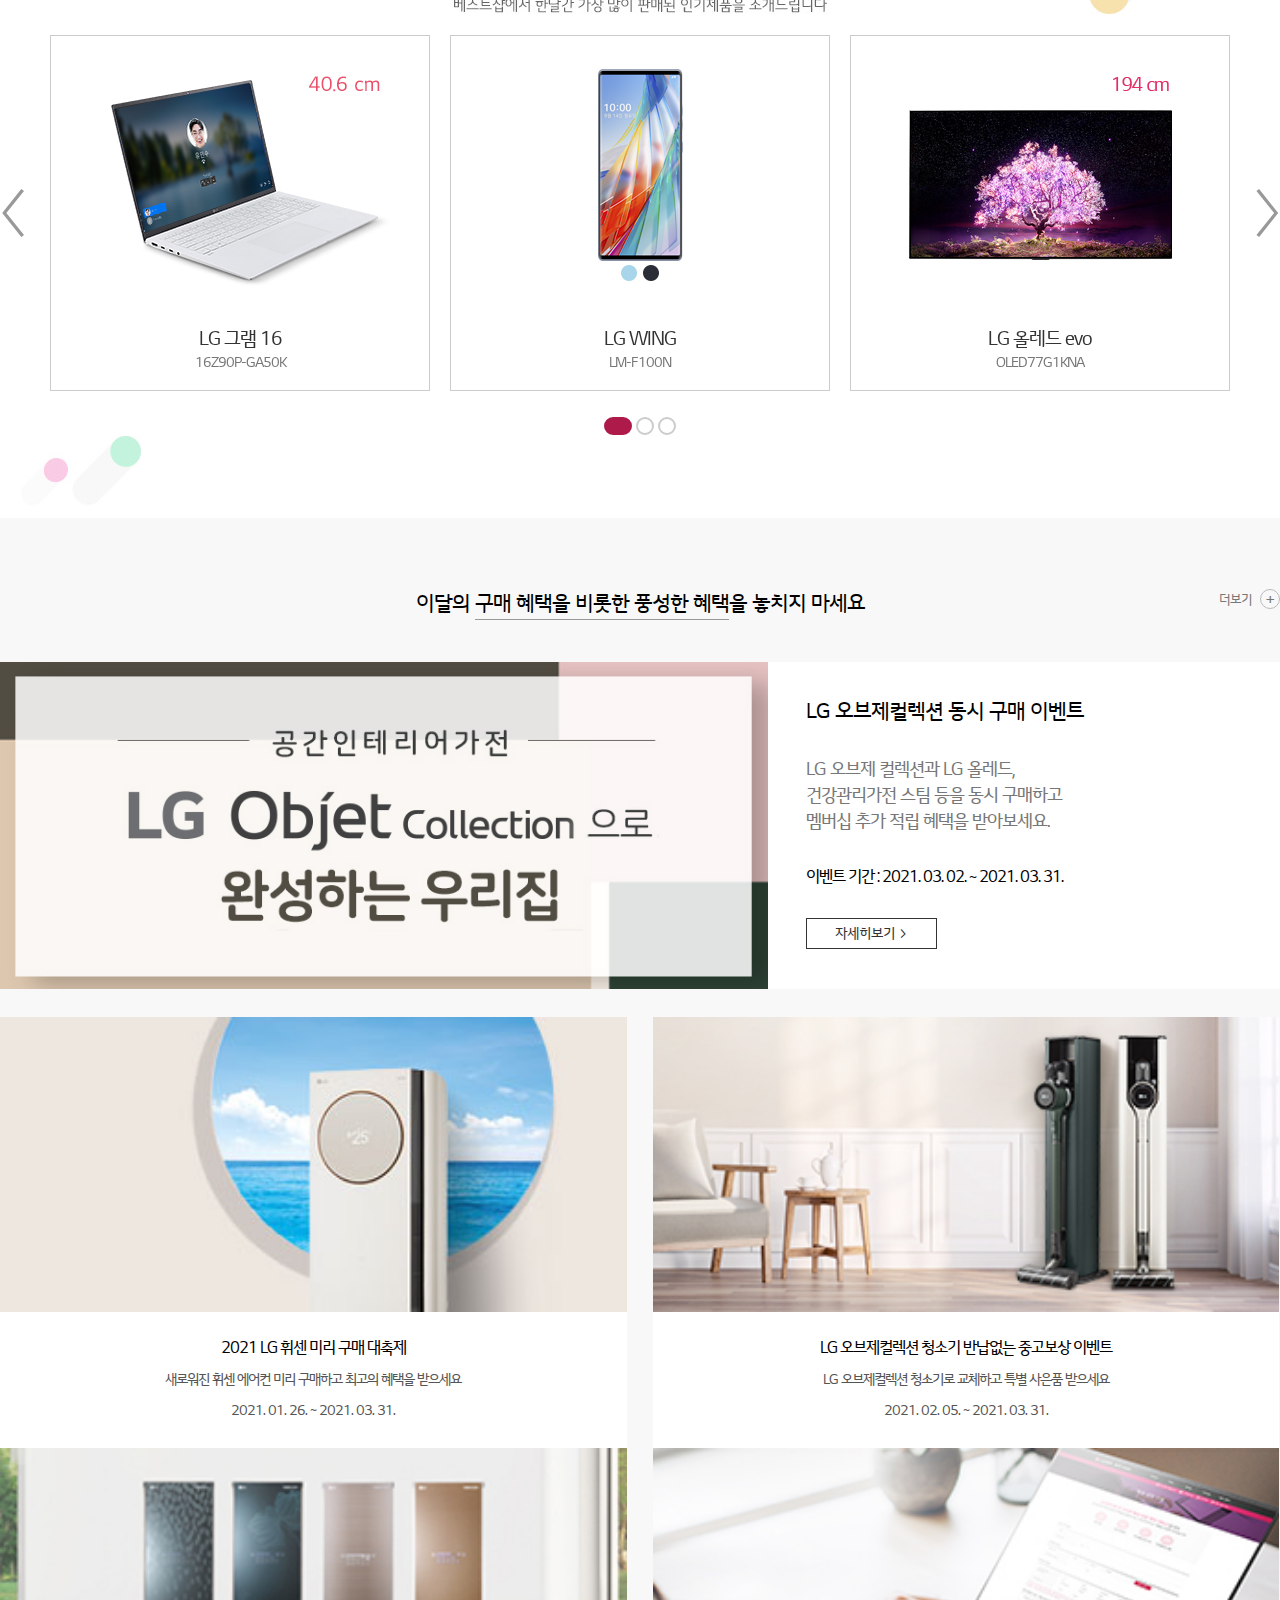
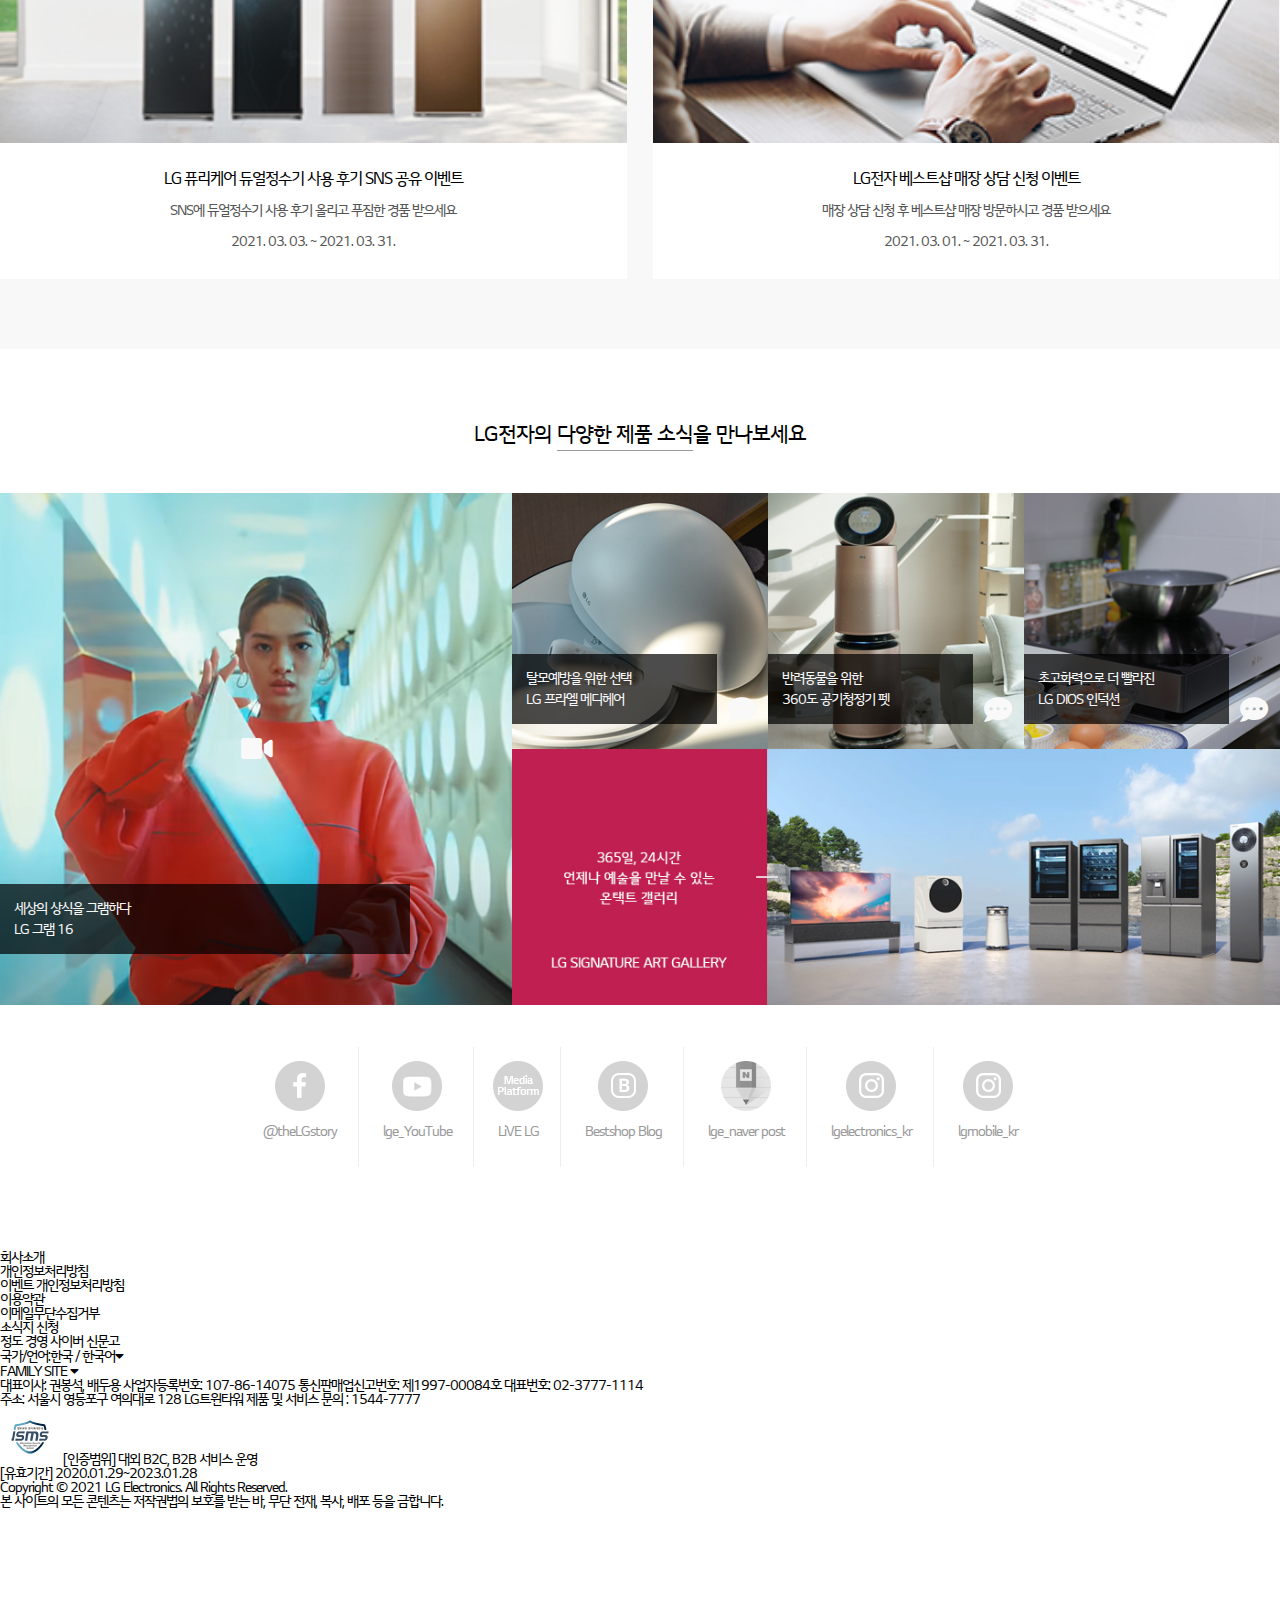
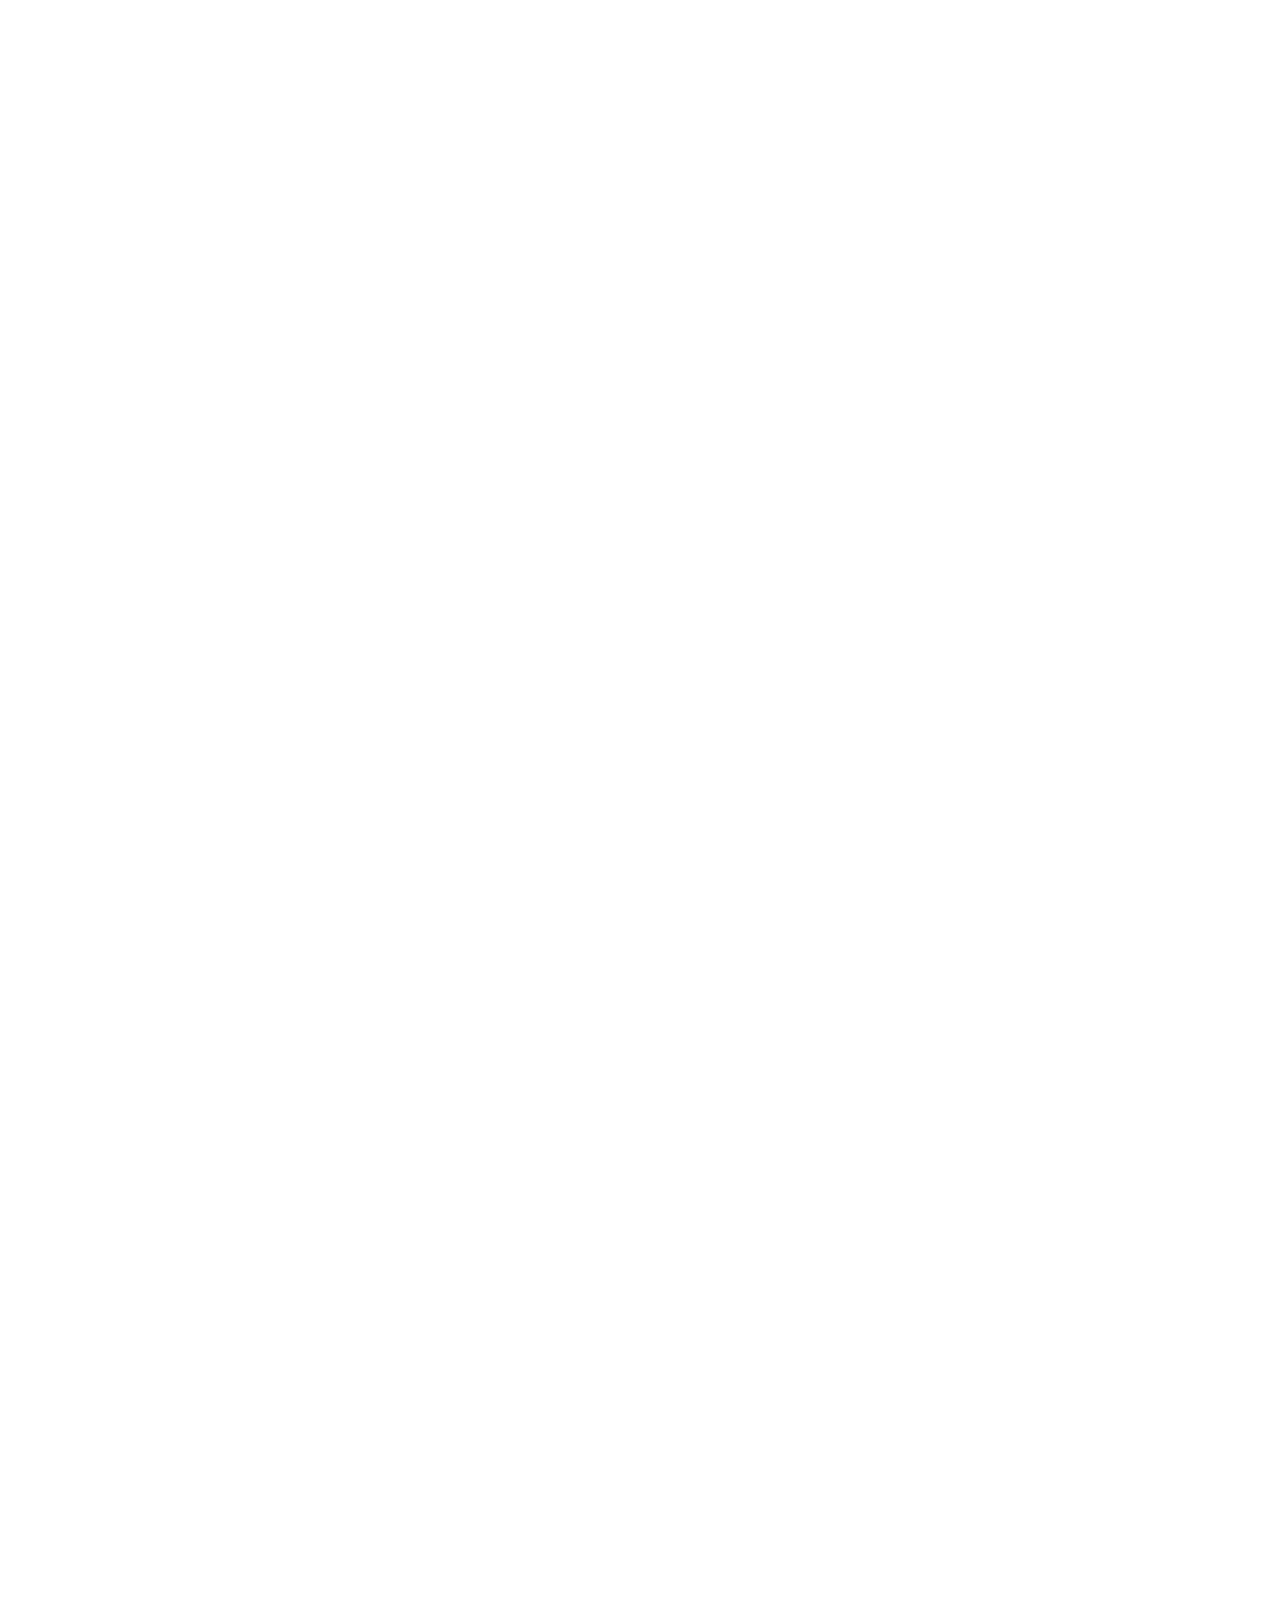
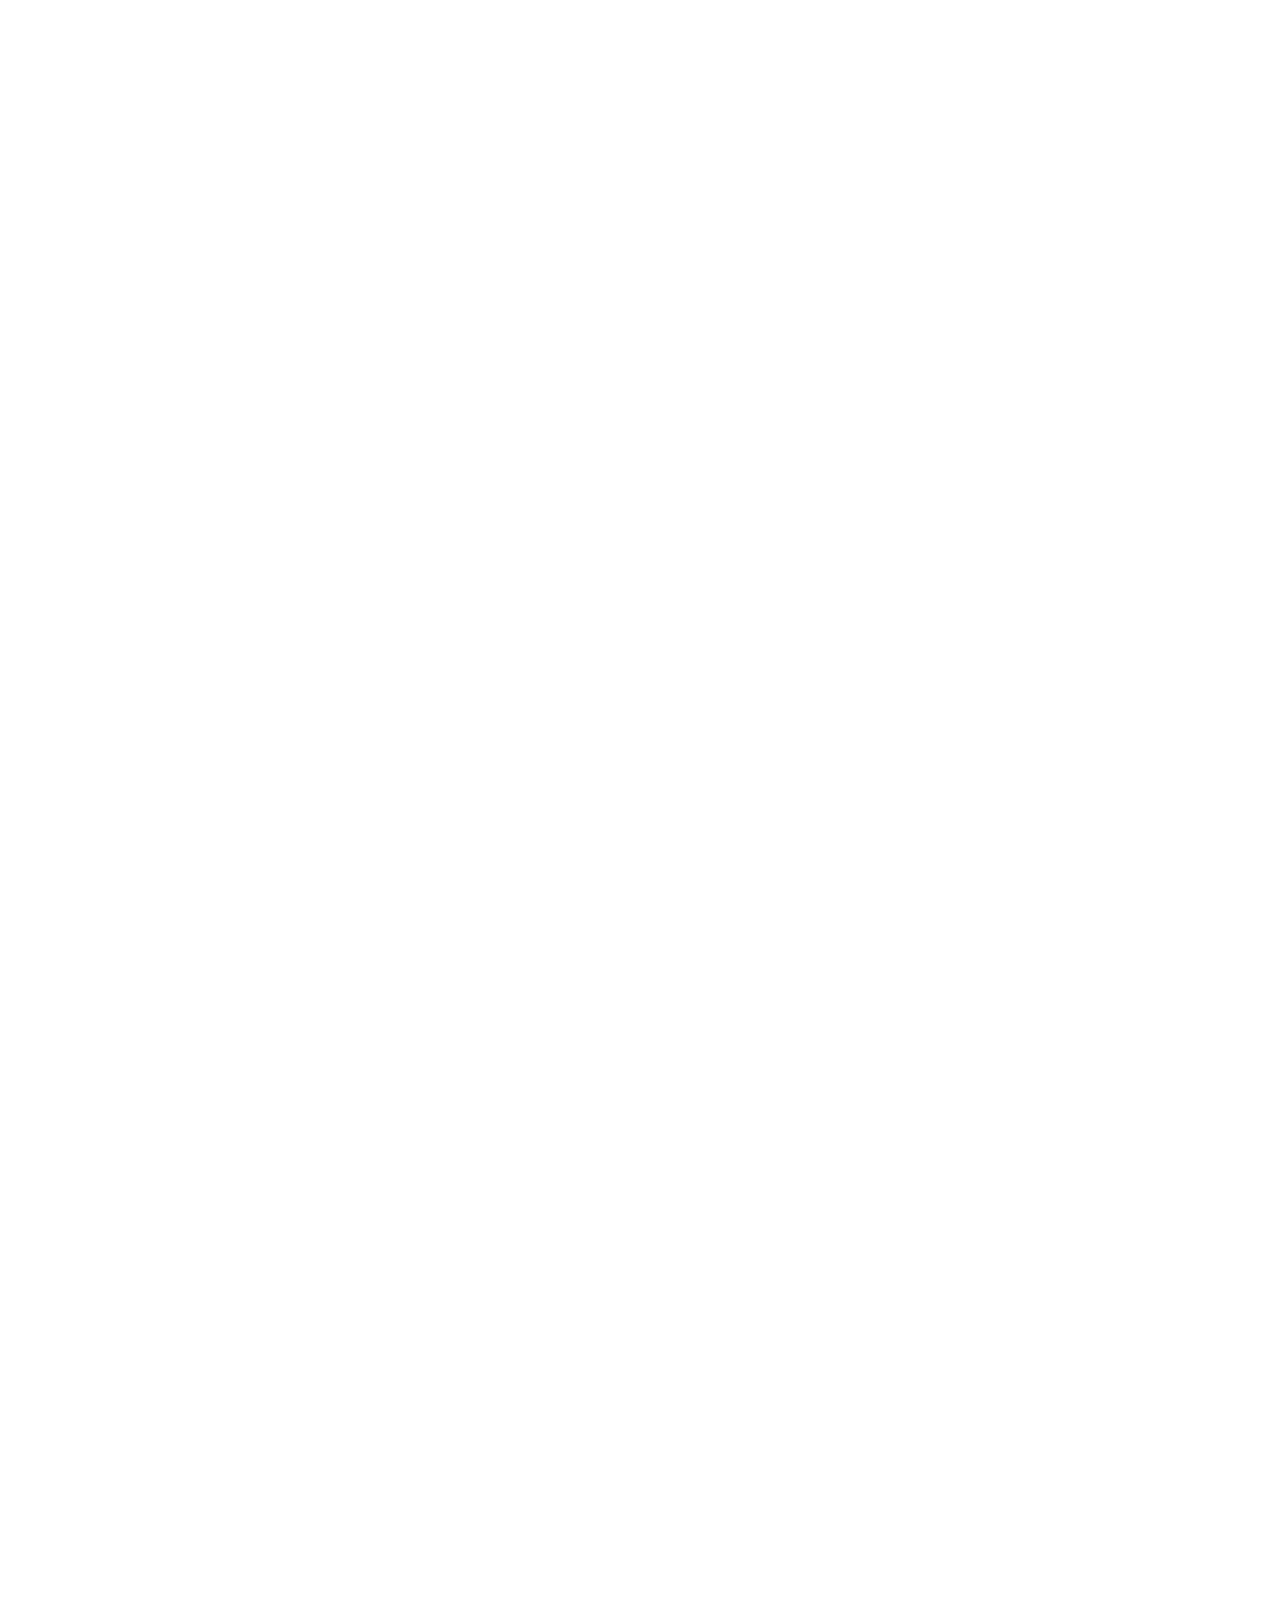
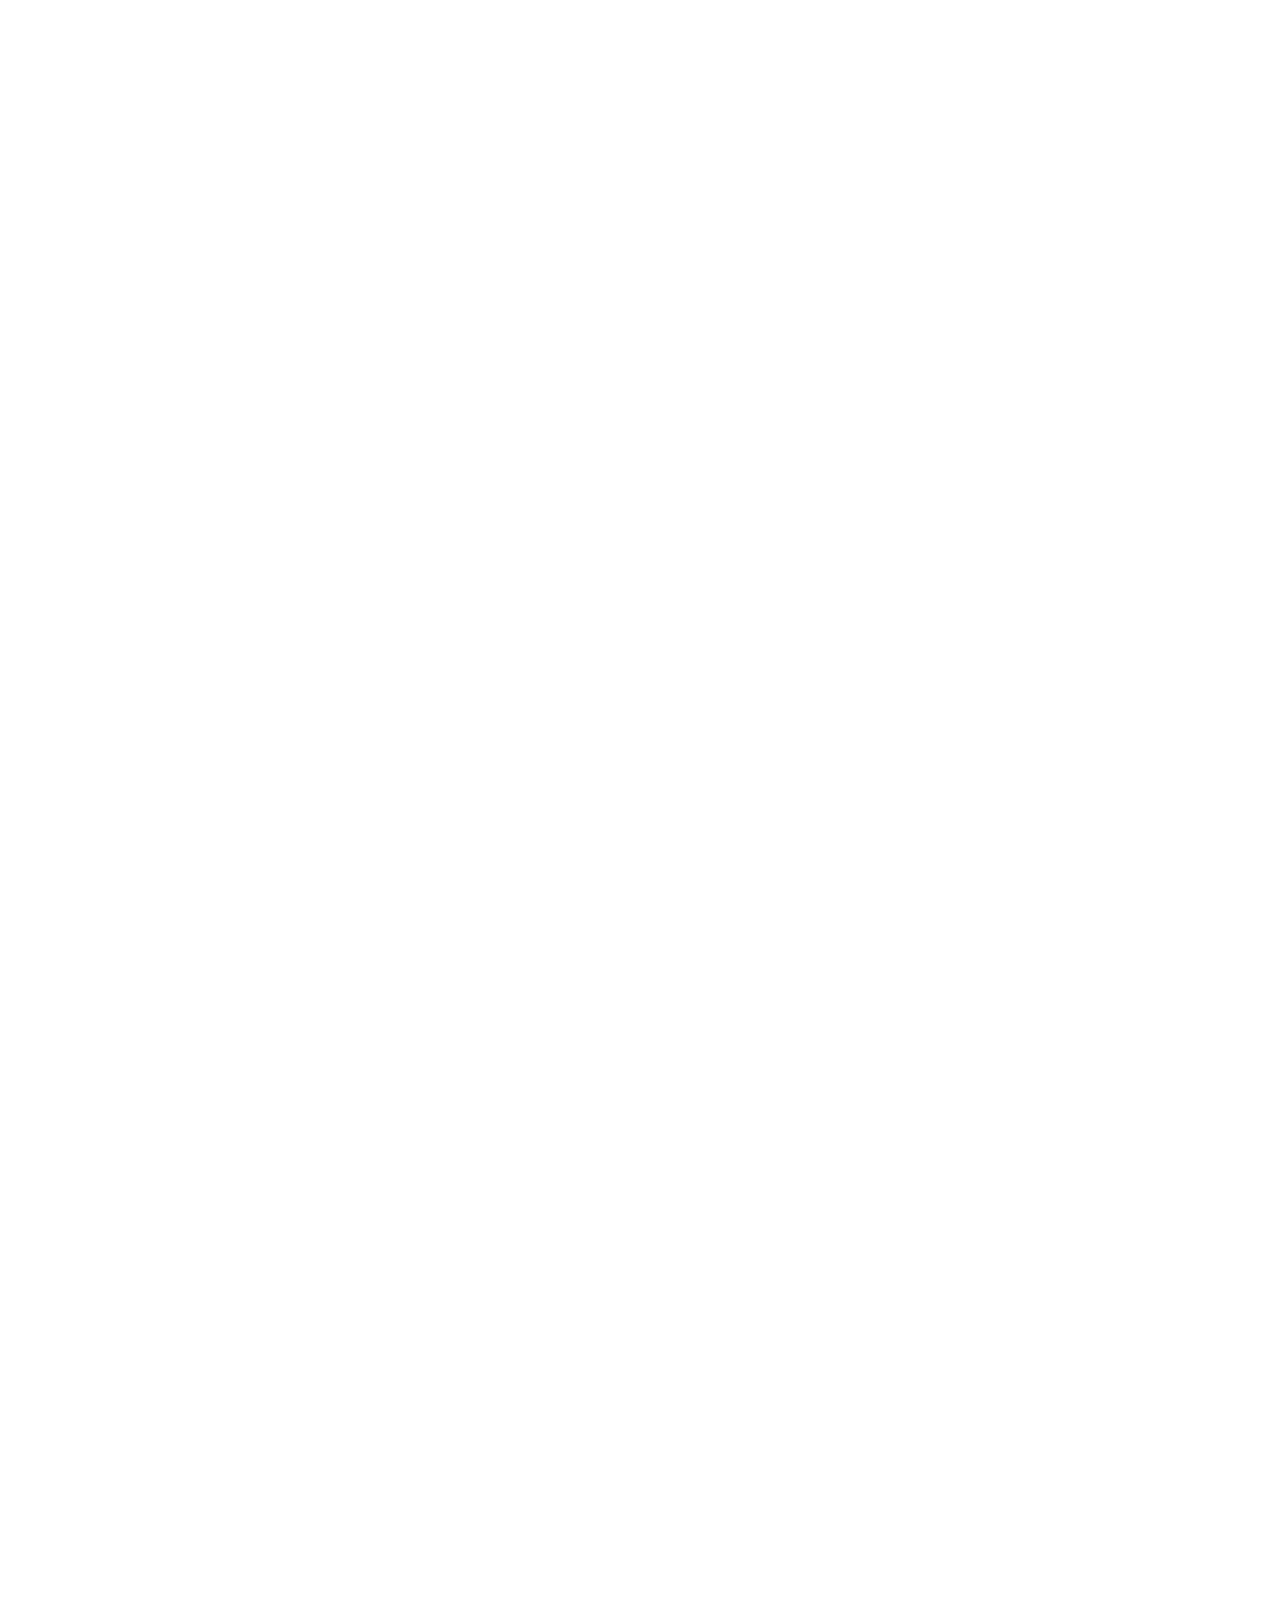
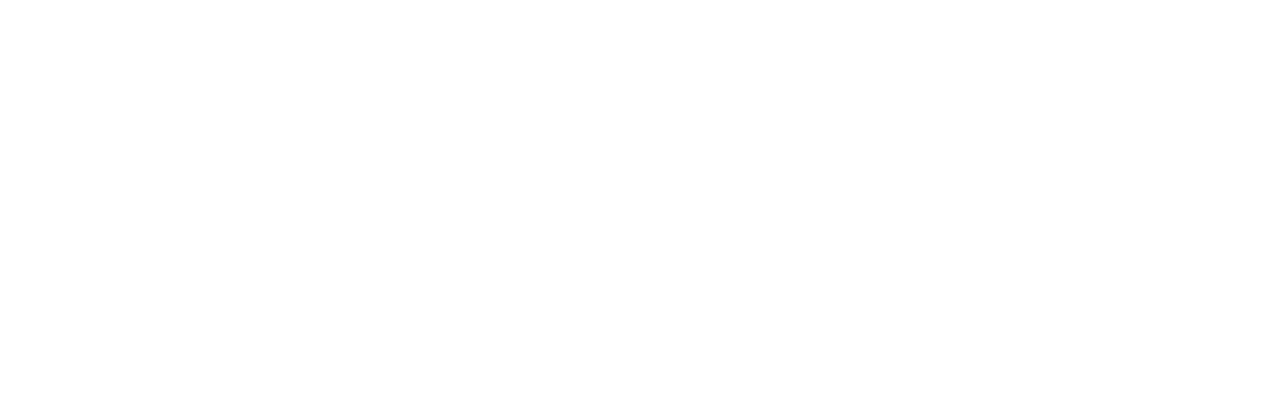
==== commit 4598de1f: "footer구조잡기" ====
--- a/html/index.html
+++ b/html/index.html
@@ -688,7 +688,50 @@
 
   <!-- .footer-wrapper -->
   <footer class="footer-wrapper">
-
+    <div class="notice-wrap wrapper3">
+      <img src="" alt="">
+      <a href="#"></a>
+    </div>
+    <div class="divide"></div>
+    <div class="navi-wrap wrapper3">
+      <ul>
+        <li class="navi"><a href="#">회사소개</a></li>
+        <li class="navi"><a href="#">개인정보처리방침</a></li>
+        <li class="navi"><a href="#">이벤트 개인정보처리방침</a></li>
+        <li class="navi"><a href="#">이용약관</a></li>
+        <li class="navi"><a href="#">이메일무단수집거부</a></li>
+        <li class="navi"><a href="#">소식지 신청</a></li>
+        <li class="navi"><a href="#">정도 경영 사이버 신문고</a></li>
+      </ul>
+      <div>
+        국가/언어:한국 / 한국어<i class="fa fa-caret-down"></i>
+      </div>
+      <div>
+        FAMILY SITE <i class="fa fa-caret-down"></i>
+      </div>
+    </div>
+    <div class="addr-wrap wrapper3">
+      <div>
+        <div>
+          대표이사: 권봉석, 배두용   사업자등록번호: 107-86-14075 통신판매업신고번호: 제1997-00084호 대표번호: 02-3777-1114
+        </div>
+        <address>
+          주소: 서울시 영등포구 여의대로 128 LG트윈타워 제품 및 서비스 문의 : 1544-7777
+        </address>
+      </div>
+      <div>
+        <img src="../img/bt_cert.png" alt="cert">
+        [인증범위] 대외 B2C, B2B 서비스 운영<br>[유효기간] 2020.01.29~2023.01.28
+      </div>
+    </div>
+    <div class="copy-wrap wrapper3">
+      <div>
+        Copyright © 2021 LG Electronics. All Rights Reserved.
+      </div>
+      <div>
+        본 사이트의 모든 콘텐츠는 저작권법의 보호를 받는 바, 무단 전재, 복사, 배포 등을 금합니다.
+      </div>
+    </div>
   </footer>
   <!-- .footer-wrapper// -->
   <script src="../js/index.js"></script>
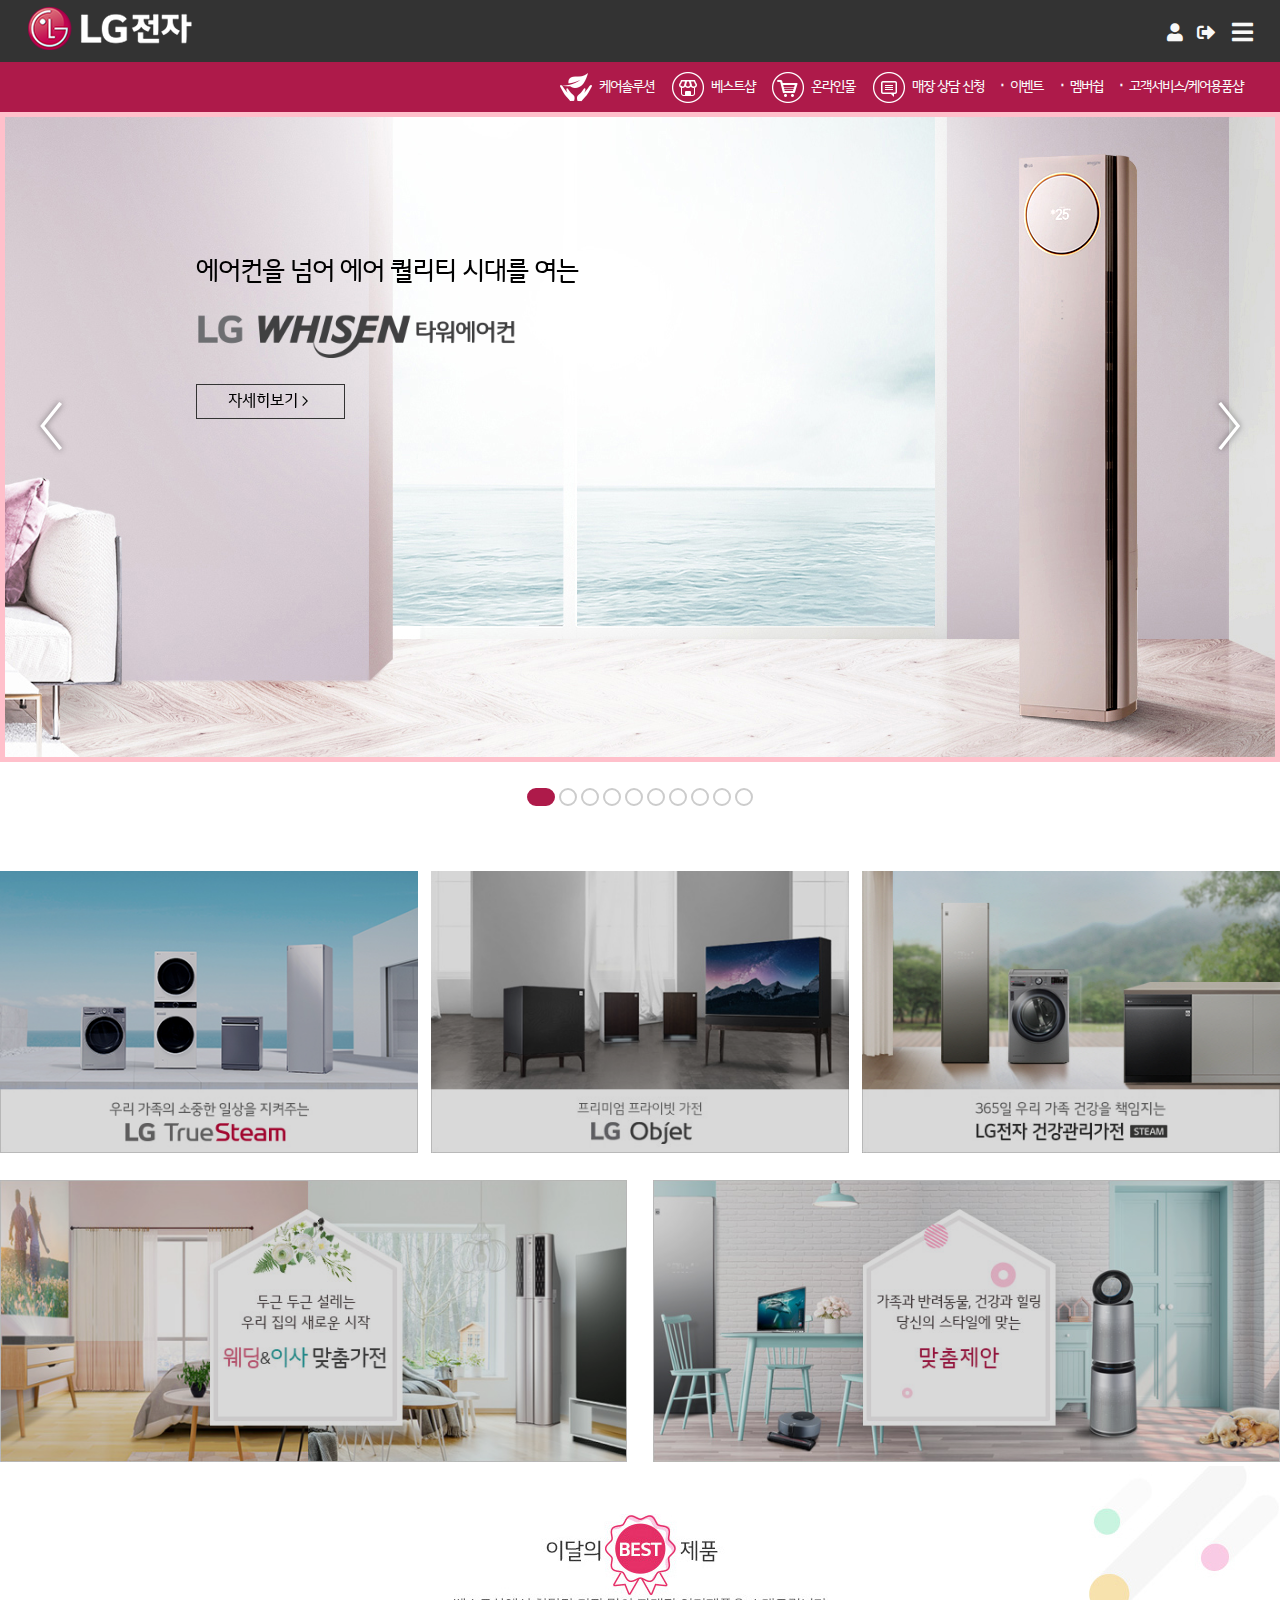
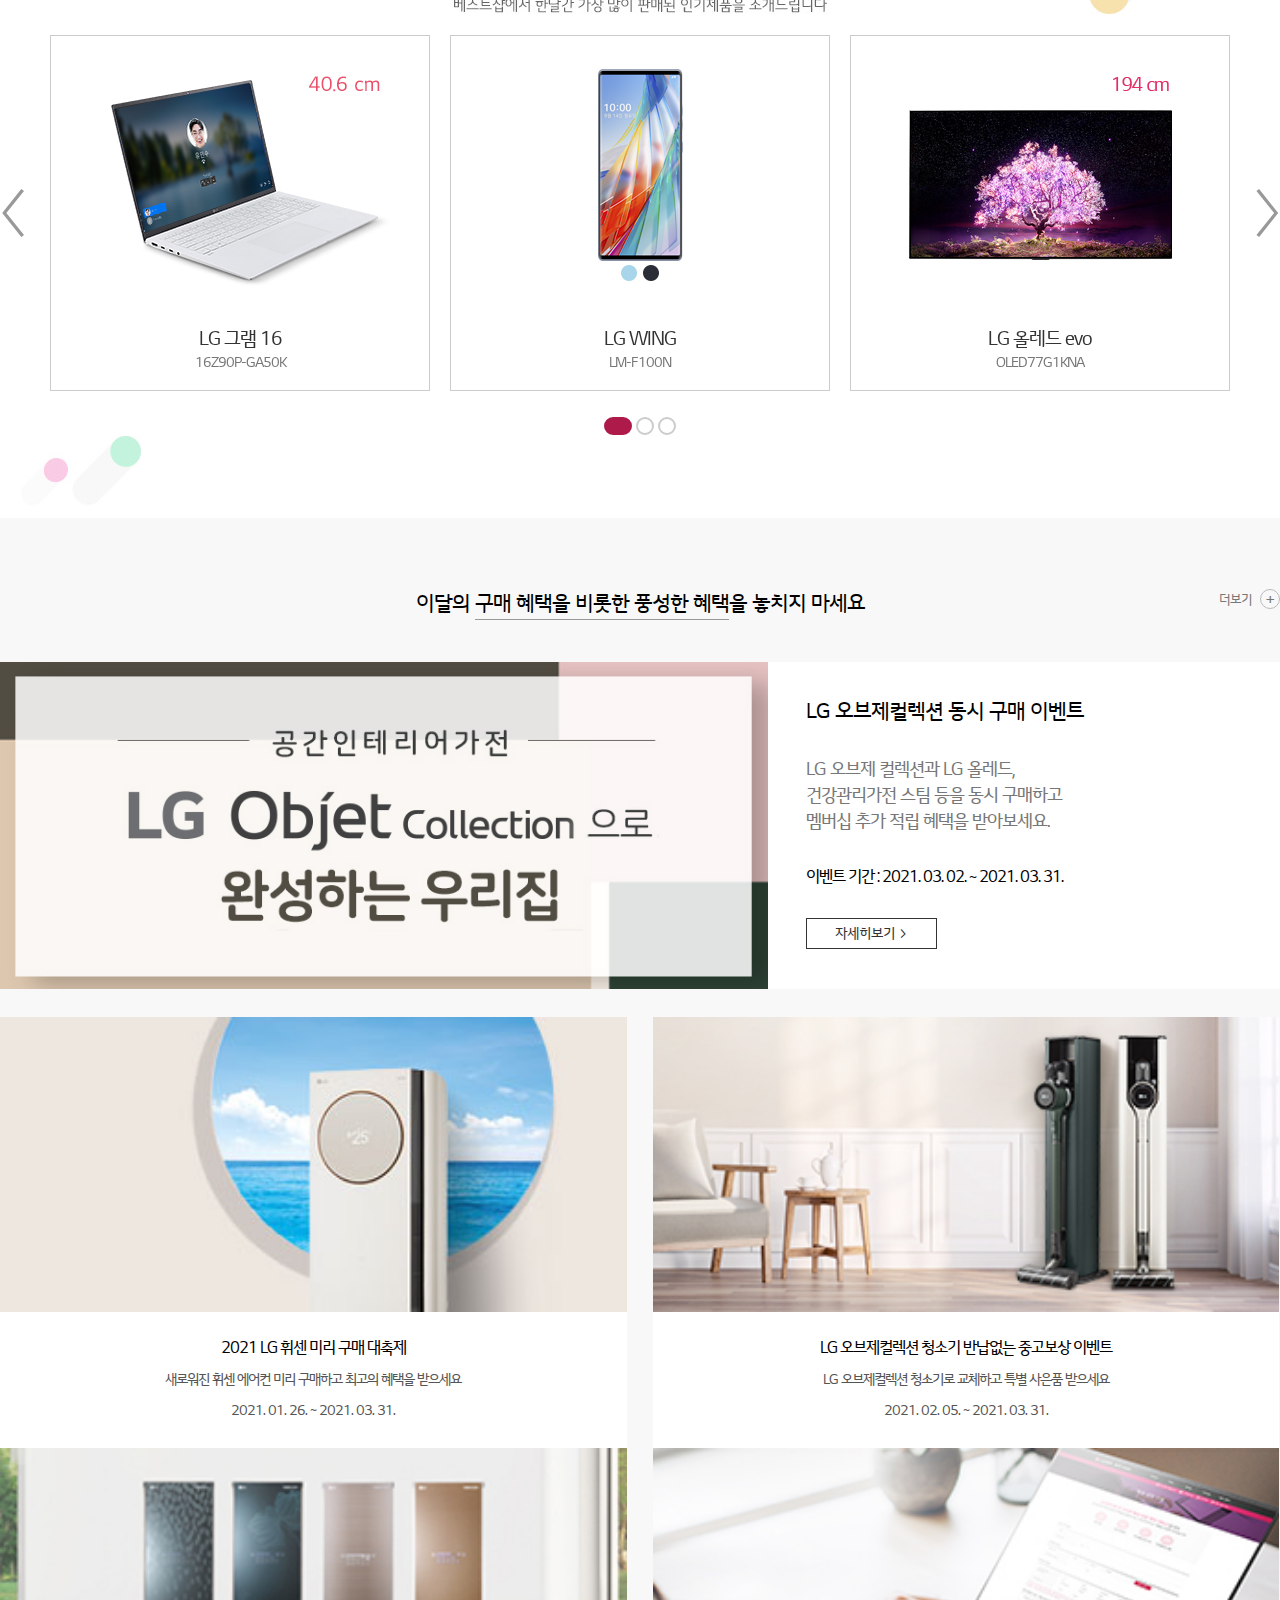
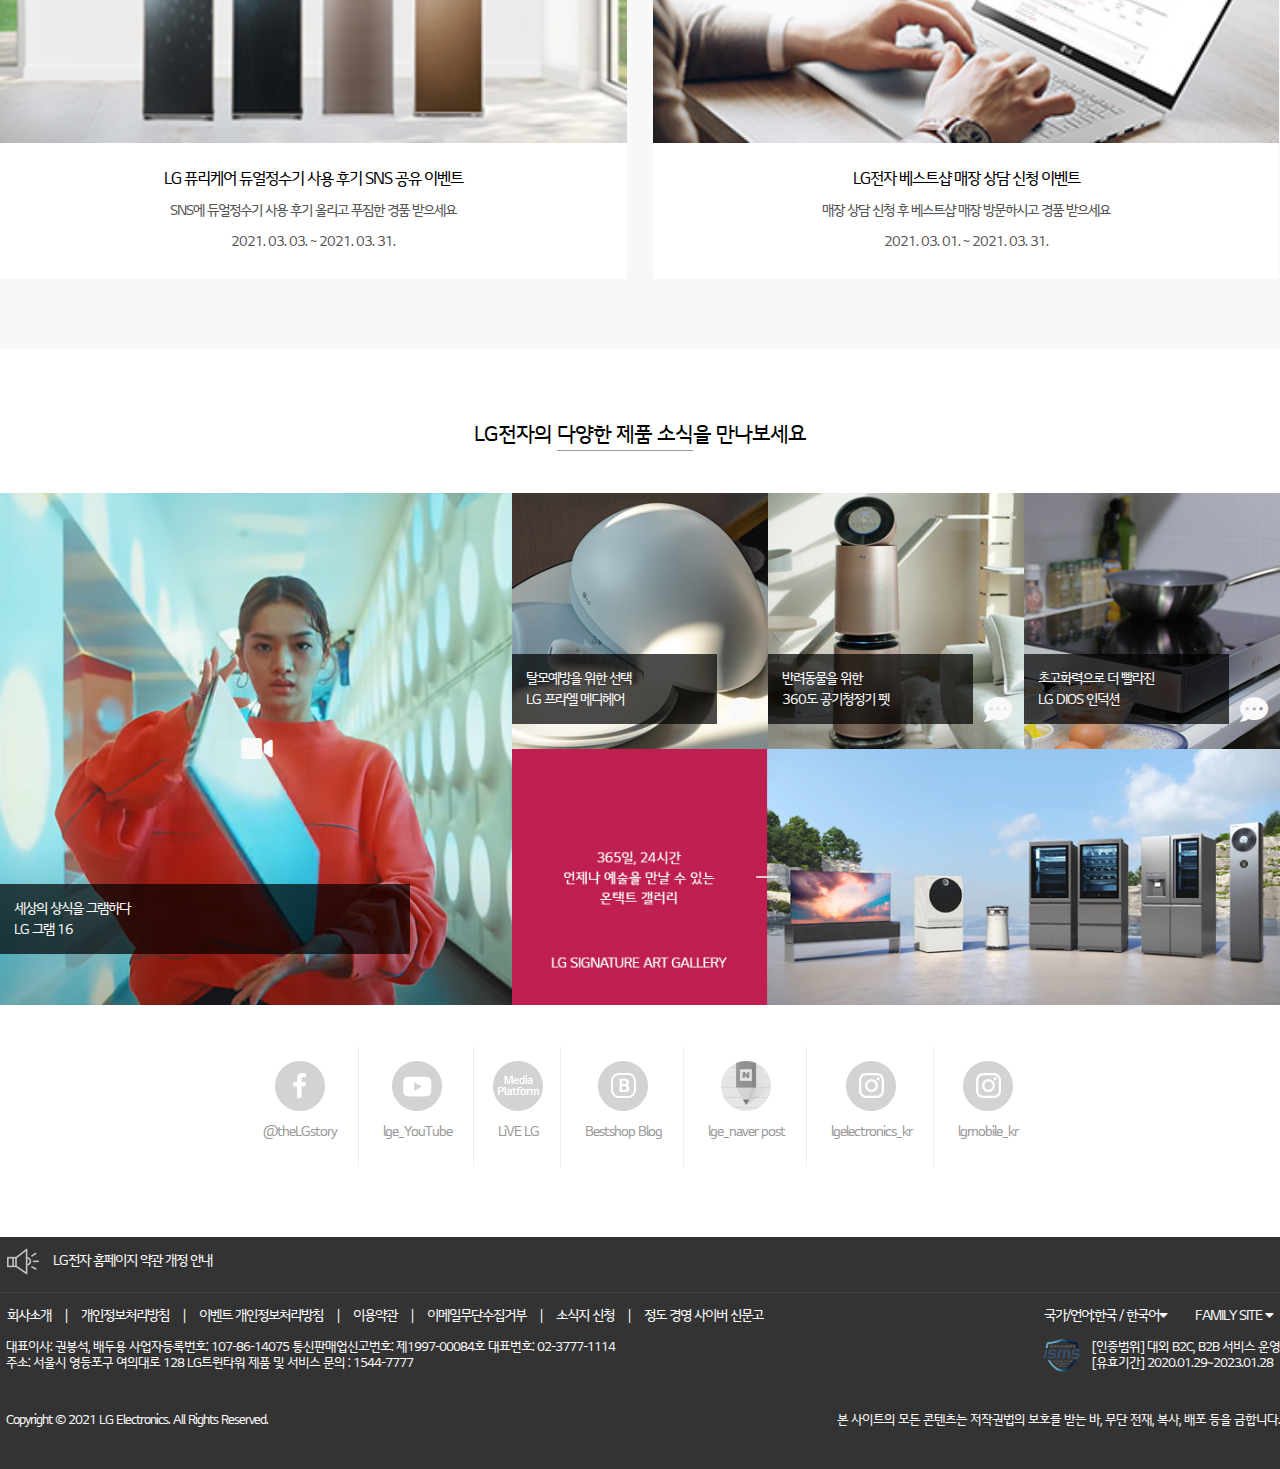
==== commit 9a43b862: "footer 완성" ====
--- a/html/index.html
+++ b/html/index.html
@@ -688,13 +688,13 @@
 
   <!-- .footer-wrapper -->
   <footer class="footer-wrapper">
-    <div class="notice-wrap wrapper3">
-      <img src="" alt="">
-      <a href="#"></a>
+    <div class="notice-wrapper wrapper3">
+      <img src="../img/rd-notice.png" alt="공지사항">
+      <a href="#">LG전자 홈페이지 약관 개정 안내</a>
     </div>
     <div class="divide"></div>
-    <div class="navi-wrap wrapper3">
-      <ul>
+    <div class="navi-wrapper wrapper3 clearfix">
+      <ul class="navi-wrap">
         <li class="navi"><a href="#">회사소개</a></li>
         <li class="navi"><a href="#">개인정보처리방침</a></li>
         <li class="navi"><a href="#">이벤트 개인정보처리방침</a></li>
@@ -703,32 +703,34 @@
         <li class="navi"><a href="#">소식지 신청</a></li>
         <li class="navi"><a href="#">정도 경영 사이버 신문고</a></li>
       </ul>
-      <div>
-        국가/언어:한국 / 한국어<i class="fa fa-caret-down"></i>
-      </div>
-      <div>
-        FAMILY SITE <i class="fa fa-caret-down"></i>
+      <div class="link-wrap">
+        <div class="lang">
+          국가/언어:한국 / 한국어<i class="fa fa-caret-down"></i>
+        </div>
+        <div>
+          FAMILY SITE <i class="fa fa-caret-down"></i>
+        </div>
       </div>
     </div>
-    <div class="addr-wrap wrapper3">
-      <div>
-        <div>
+    <div class="addr-wrapper wrapper3 clearfix">
+      <div class="addr-wrap">
+        <p>
           대표이사: 권봉석, 배두용   사업자등록번호: 107-86-14075 통신판매업신고번호: 제1997-00084호 대표번호: 02-3777-1114
-        </div>
+        </p>
         <address>
           주소: 서울시 영등포구 여의대로 128 LG트윈타워 제품 및 서비스 문의 : 1544-7777
         </address>
       </div>
-      <div>
+      <div class="cert-wrap">
         <img src="../img/bt_cert.png" alt="cert">
         [인증범위] 대외 B2C, B2B 서비스 운영<br>[유효기간] 2020.01.29~2023.01.28
       </div>
     </div>
-    <div class="copy-wrap wrapper3">
-      <div>
+    <div class="copy-wrapper wrapper3 clearfix">
+      <div class="copy-en">
         Copyright © 2021 LG Electronics. All Rights Reserved.
       </div>
-      <div>
+      <div class="copy-ko">
         본 사이트의 모든 콘텐츠는 저작권법의 보호를 받는 바, 무단 전재, 복사, 배포 등을 금합니다.
       </div>
     </div>
--- a/css/index.css
+++ b/css/index.css
@@ -21,7 +21,7 @@
 
 @import './lge-font.css';
 
-html, body {font-family: 'LGSmHaR'; font-size: 14px; letter-spacing: -1px; height: 10000px;}
+html, body {font-family: 'LGSmHaR'; font-size: 14px; letter-spacing: -1px;}
 .wrapper {max-width: 1600px; margin: auto; padding: 0 .5rem;}
 .wrapper2 {max-width: 1300px; margin: auto; padding: 0 .5rem;}
 .wrapper3 {max-width: 1414px; margin: auto; overflow: hidden;}
@@ -59,19 +59,19 @@
       .top-wrap li {float: left; color: #f8f8f8;}
       .top-wrap li:nth-child(2) {margin: 0 .875em; opacity: .5;}
 
-  .navi-wrapper {background-color: #333; position: relative; padding-top: 0.5em;}
-  .navi-wrapper .logo {width: 164px; height: 43px; background: url('../img/Common.png'); float: left;}
-    .navi-wrapper .logo a {display: inline-block; width:100%; height: 100%;}
-  .navi-wrapper .navi-wrap {float: right;color: #f8f8f8; font-size: 18px; display: none;}
-  .navi-wrapper .mb-navi-wrap {float: right; color: #f8f8f8; font-size: 24px; padding: .5em 0 .75em 0; cursor: pointer;}
-  .navi-wrapper .mb-navi-wrap > a {margin-left: 0.5em; vertical-align: middle;}
-  .navi-wrapper .mb-navi-wrap > a:not(:last-child) {font-size: 0.75em;}
-  .navi-wrapper .navi {float: left; padding: 0.875em 0.75em 1.75em 0.75em; height: 63px;}
-  .navi-wrapper .navi i {font-size: 22px; margin-top: -3px;}
-  .navi-wrapper .navi:hover {background-color: #dedfe4;}
-  .navi-wrapper .navi:hover > a {color:#333;}
-  .navi-wrapper .navi:hover > .sub-wrapper {height: 300px; z-index: 2;}
-  .navi-wrapper .navi-wrap .navi:last-child > span {opacity:.5}
+  .header-wrapper .navi-wrapper {background-color: #333; position: relative; padding-top: 0.5em;}
+  .header-wrapper .navi-wrapper .logo {width: 164px; height: 43px; background: url('../img/Common.png'); float: left;}
+  .header-wrapper .navi-wrapper .logo a {display: inline-block; width:100%; height: 100%;}
+  .header-wrapper .navi-wrapper .navi-wrap {float: right;color: #f8f8f8; font-size: 18px; display: none;}
+  .header-wrapper .navi-wrapper .mb-navi-wrap {float: right; color: #f8f8f8; font-size: 24px; padding: .5em 0 .75em 0; cursor: pointer;}
+  .header-wrapper .navi-wrapper .mb-navi-wrap > a {margin-left: 0.5em; vertical-align: middle;}
+  .header-wrapper .navi-wrapper .mb-navi-wrap > a:not(:last-child) {font-size: 0.75em;}
+  .header-wrapper .navi-wrapper .navi {float: left; padding: 0.875em 0.75em 1.75em 0.75em; height: 63px;}
+  .header-wrapper .navi-wrapper .navi i {font-size: 22px; margin-top: -3px;}
+  .header-wrapper .navi-wrapper .navi:hover {background-color: #dedfe4;}
+  .header-wrapper .navi-wrapper .navi:hover > a {color:#333;}
+  .header-wrapper .navi-wrapper .navi:hover > .sub-wrapper {height: 300px; z-index: 2;}
+  .header-wrapper .navi-wrapper .navi-wrap .navi:last-child > span {opacity:.5}
 
     .sub-wrapper {position: absolute; top: 63px; left: 0; height: 0; width: 100%; color:#333; background-image: linear-gradient(#dedfe4, #ffffffff); transition: height 0.35s; overflow: hidden; z-index: 1; box-shadow: 0 6px 6px rgba(0,0,0,.4);}
     .sub-wrapper > .wrapper2 {height: 100%; padding: 1.25% 0;border: 1px solid green;}
@@ -105,7 +105,7 @@
     .sub-wrapper .sub-prd > ul > .prd ::before {display: inline-block; content: '·'; padding: 0 0.25em 0 0.75em;}
     
 
-  .navi-wrapper2 {background-color: #ae1a4a; color: #f9f9f9;}
+    .navi-wrapper2 {background-color: #ae1a4a; color: #f9f9f9;}
     .navi-wrapper2 .icon-wrap {float: right; text-align: center;}
     .navi-wrapper2 .icon-wrap > .icon {display: inline-block; height: 32px; line-height: 32px; margin: 0.325em;}
     .navi-wrapper2 .icon-wrap > .icon:nth-child(4) {margin-right: 1em;}
@@ -209,6 +209,36 @@
   .info-wrapper > .sns-wrap > .sns {display: inline-block; text-align: center; padding: 1em .5em;}
   .info-wrapper > .sns-wrap > .sns > .title {color: #999; padding: 1em;}
 
+
+  /******************** footer-wrapper **********************/
+.footer-wrapper {background-color: #333; color: #f9f9f9; line-height: 1.25; padding-bottom: 2em;}
+.footer-wrapper a:hover {text-decoration: underline;}
+.footer-wrapper .divide {border-bottom: 1px solid #444;}
+.footer-wrapper > .notice-wrapper {padding: 0.75em 0.5em; margin-bottom: 0.5em;}
+.footer-wrapper > .notice-wrapper img {vertical-align: middle; margin-right: 0.75em;}
+.footer-wrapper > .navi-wrapper {padding: 1em .5em;}
+.footer-wrapper > .navi-wrapper > .navi-wrap {float: left; width: 100%; margin-bottom: 1em;}
+.footer-wrapper > .navi-wrapper > .navi-wrap > .navi {float: left; width: 100%; margin-bottom: 0.5em;}
+/* .footer-wrapper > .navi-wrapper > .navi-wrap > .navi:not(:last-child) {border-right: 1px solid #eee;} */
+/* .footer-wrapper > .navi-wrapper > .navi-wrap > .navi:not(:last-child)::after {content:'|'; display: inline-block; padding: 0 1em;} */
+
+.footer-wrapper > .navi-wrapper > .link-wrap {float: right; width: 100%; border-top: 1px solid #444; border-bottom: 1px solid #444; padding: 1em 0;}
+.footer-wrapper > .navi-wrapper > .link-wrap > div {float: left;}
+.footer-wrapper > .navi-wrapper > .link-wrap > div:first-child {padding-right: 2em;}
+
+.footer-wrapper > .addr-wrapper {font-size: 0.925em; margin-bottom: 1em; padding-left: .5em;}
+.footer-wrapper > .addr-wrapper > .addr-wrap {float: left; width: 100%; margin-bottom: 1em;}
+.footer-wrapper > .addr-wrapper > .cert-wrap {float: right; width: 100%; padding-top: 1em; border-top: 1px solid #444; border-bottom: 1px solid #444;}
+.footer-wrapper > .addr-wrapper > .cert-wrap img {float: left; vertical-align: middle; transform: translateY(-14px);}
+
+.footer-wrapper > .copy-wrapper {font-size: 0.925em; padding-left: .5em;}
+.footer-wrapper > .copy-wrapper > .copy-en {float: left; width: 100%; margin-bottom: 1em;}
+.footer-wrapper > .copy-wrapper > .copy-ko {float: right; width: 100%; margin-bottom: 1em;}
+
+
+
+
+
   /******************** 반응형 **********************/
 @media (min-width: 576px) {
   .main-wrapper .slide {padding-top: 70%;}
@@ -242,9 +272,9 @@
 @media (min-width: 992px) {
   .wrapper {padding: 0 2rem;}
   .wrapper2 {padding: 0 2rem;}
-  .navi-wrapper2 .icon-wrap > .icon {float: left; margin: 0.625em;}
-  .navi-wrapper2 .icon-wrap img {margin-right: 0.5em; width: auto;}
-  .navi-wrapper2 .icon-wrap span {margin-right: 0.5em;}
+  .header-wrapper .navi-wrapper2 .icon-wrap > .icon {float: left; margin: 0.625em;}
+  .header-wrapper .navi-wrapper2 .icon-wrap img {margin-right: 0.5em; width: auto;}
+  .header-wrapper .navi-wrapper2 .icon-wrap span {margin-right: 0.5em;}
 
   .main-wrapper .slide {padding-top: 50%;}
   .main-wrapper .slide > .content {font-size: 1.875em;}
@@ -260,22 +290,34 @@
 }
 
 @media (min-width: 1200px) {
-  .info-wrapper .info-wrap .info:nth-child(1) {width: 40%}
-  .info-wrapper .info-wrap .info:nth-child(2) {width: 20%}
-  .info-wrapper .info-wrap .info:nth-child(3) {width: 20%}
-  .info-wrapper .info-wrap .info:nth-child(4) {width: 20%}
-  .info-wrapper .info-wrap .info:nth-child(5) {width: 60%}
+  .info-wrapper > .info-wrap > .info:nth-child(1) {width: 40%}
+  .info-wrapper > .info-wrap > .info:nth-child(2) {width: 20%}
+  .info-wrapper > .info-wrap > .info:nth-child(3) {width: 20%}
+  .info-wrapper > .info-wrap > .info:nth-child(4) {width: 20%}
+  .info-wrapper > .info-wrap > .info:nth-child(5) {width: 60%}
   .info-wrapper > .info-wrap > .info > .fa {display: block;}
-  .info-wrapper > .info-wrap > .info > .pop-wrap {bottom: 10%; width: 80%; text-align: left;}
+  .info-wrapper > .info-wrap > .info > .pop-wrap {bottom: 10%; width: 80%; text-align: left; font-size: 1em;}
   .info-wrapper > .info-wrap > .info > .pop-wrap > br {display: inline;}
   .info-wrapper > .info-wrap > .info > .pop-wrap > span {display: inline; font-size: 1em;}
+
+  .footer-wrapper > .navi-wrapper > .navi-wrap {width: auto; margin-bottom: 0;}
+	.footer-wrapper > .navi-wrapper > .navi-wrap > .navi {width: auto; margin-bottom: 0;}
+  .footer-wrapper > .navi-wrapper > .navi-wrap > .navi:not(:last-child)::after {content:'|'; display: inline-block; padding: 0 1em;}
+
+  .footer-wrapper > .navi-wrapper > .link-wrap {width: auto; border-top: none; border-bottom: none; padding: 0;}
+
+  .footer-wrapper > .addr-wrapper > .addr-wrap {width: auto; margin-bottom: 0;}
+  .footer-wrapper > .addr-wrapper > .cert-wrap {width: auto; padding-top: 0; border-top: none; border-bottom: none;}
+
+  .footer-wrapper > .copy-wrapper > .copy-en {width: auto;}
+  .footer-wrapper > .copy-wrapper > .copy-ko {width: auto;}
 }
 
 @media (min-width: 1400px) {
-  .top-wrapper {display: block;}
-  .navi-wrapper {padding:0;}
-  .navi-wrapper .mb-navi-wrap {display: none;}
-  .navi-wrapper .navi-wrap {display: block;}
+  .header-wrapper .top-wrapper {display: block;}
+  .header-wrapper .navi-wrapper {padding:0;}
+  .header-wrapper .navi-wrapper .mb-navi-wrap {display: none;}
+  .header-wrapper .navi-wrapper .navi-wrap {display: block;}
 
   .main-wrapper .slide {padding-top: 34.73%;}
   .main-wrapper .slide > .content {font-size: 2.125em;}
